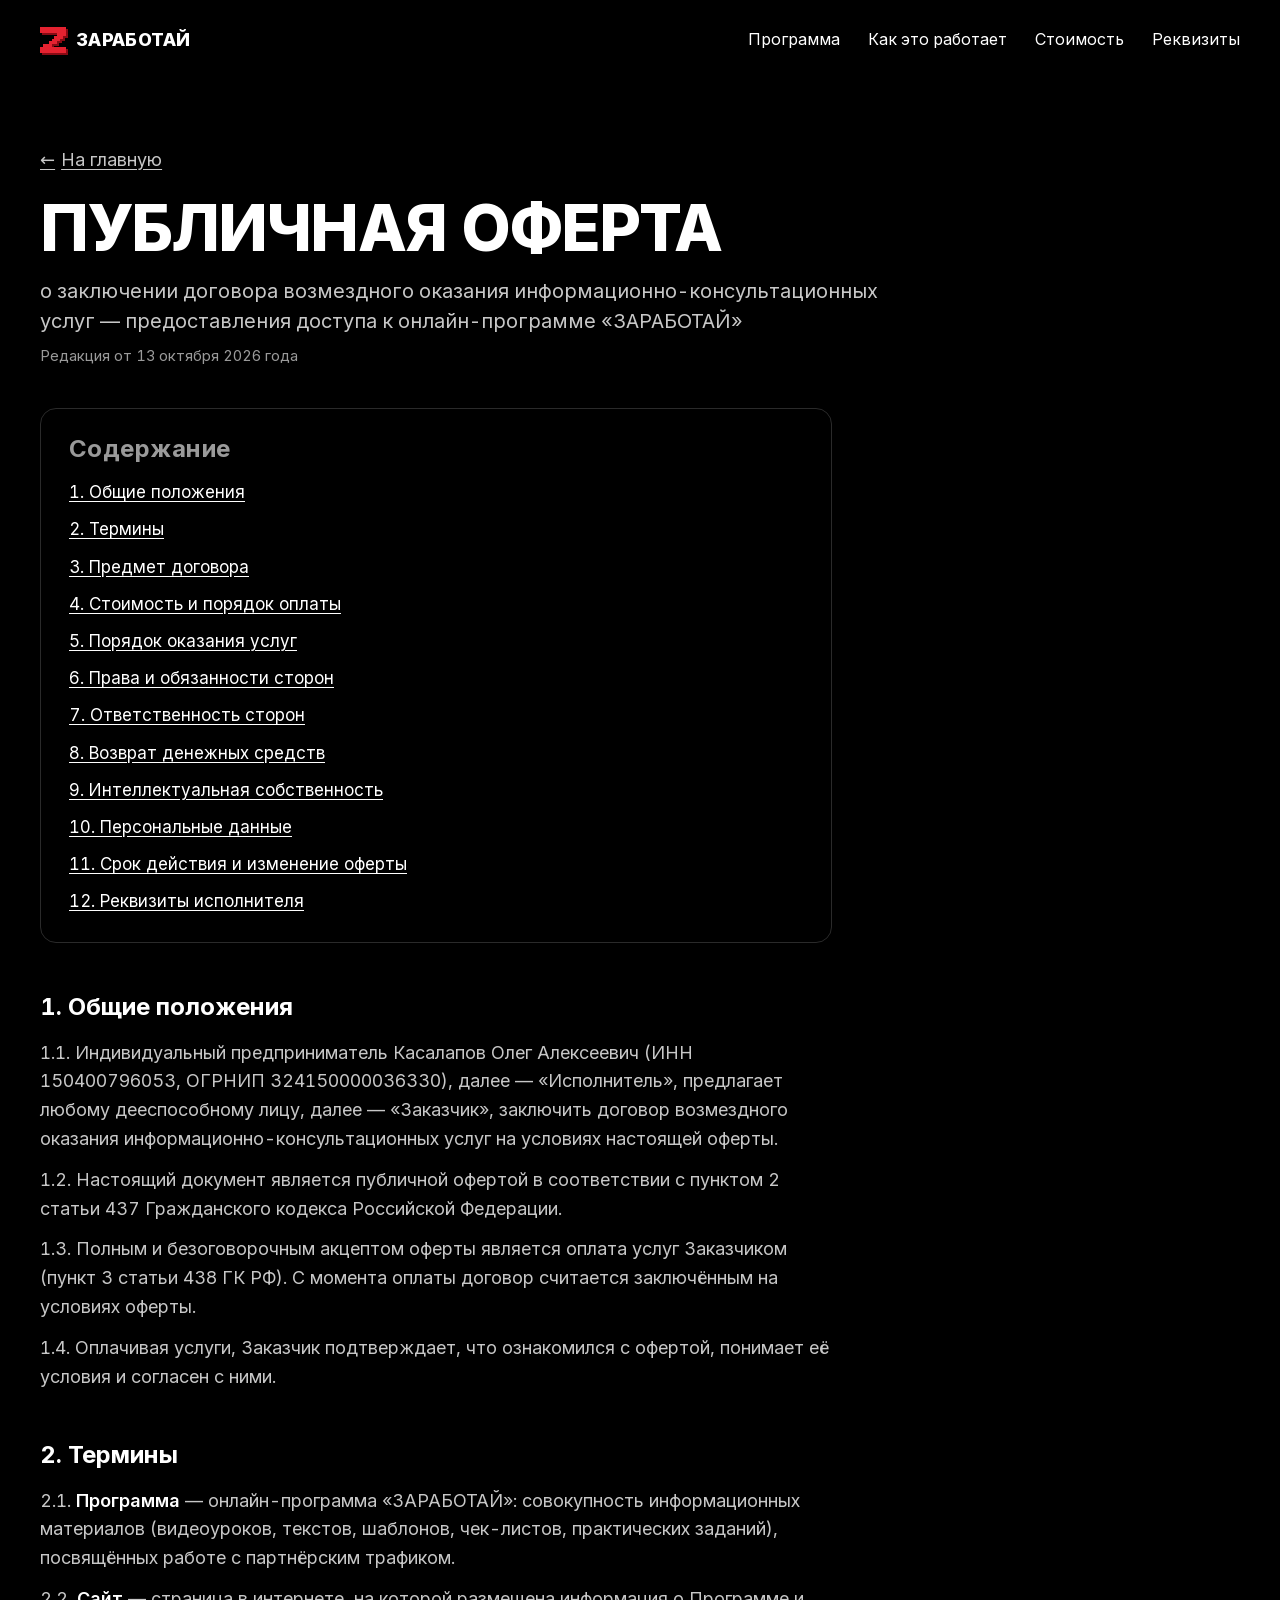
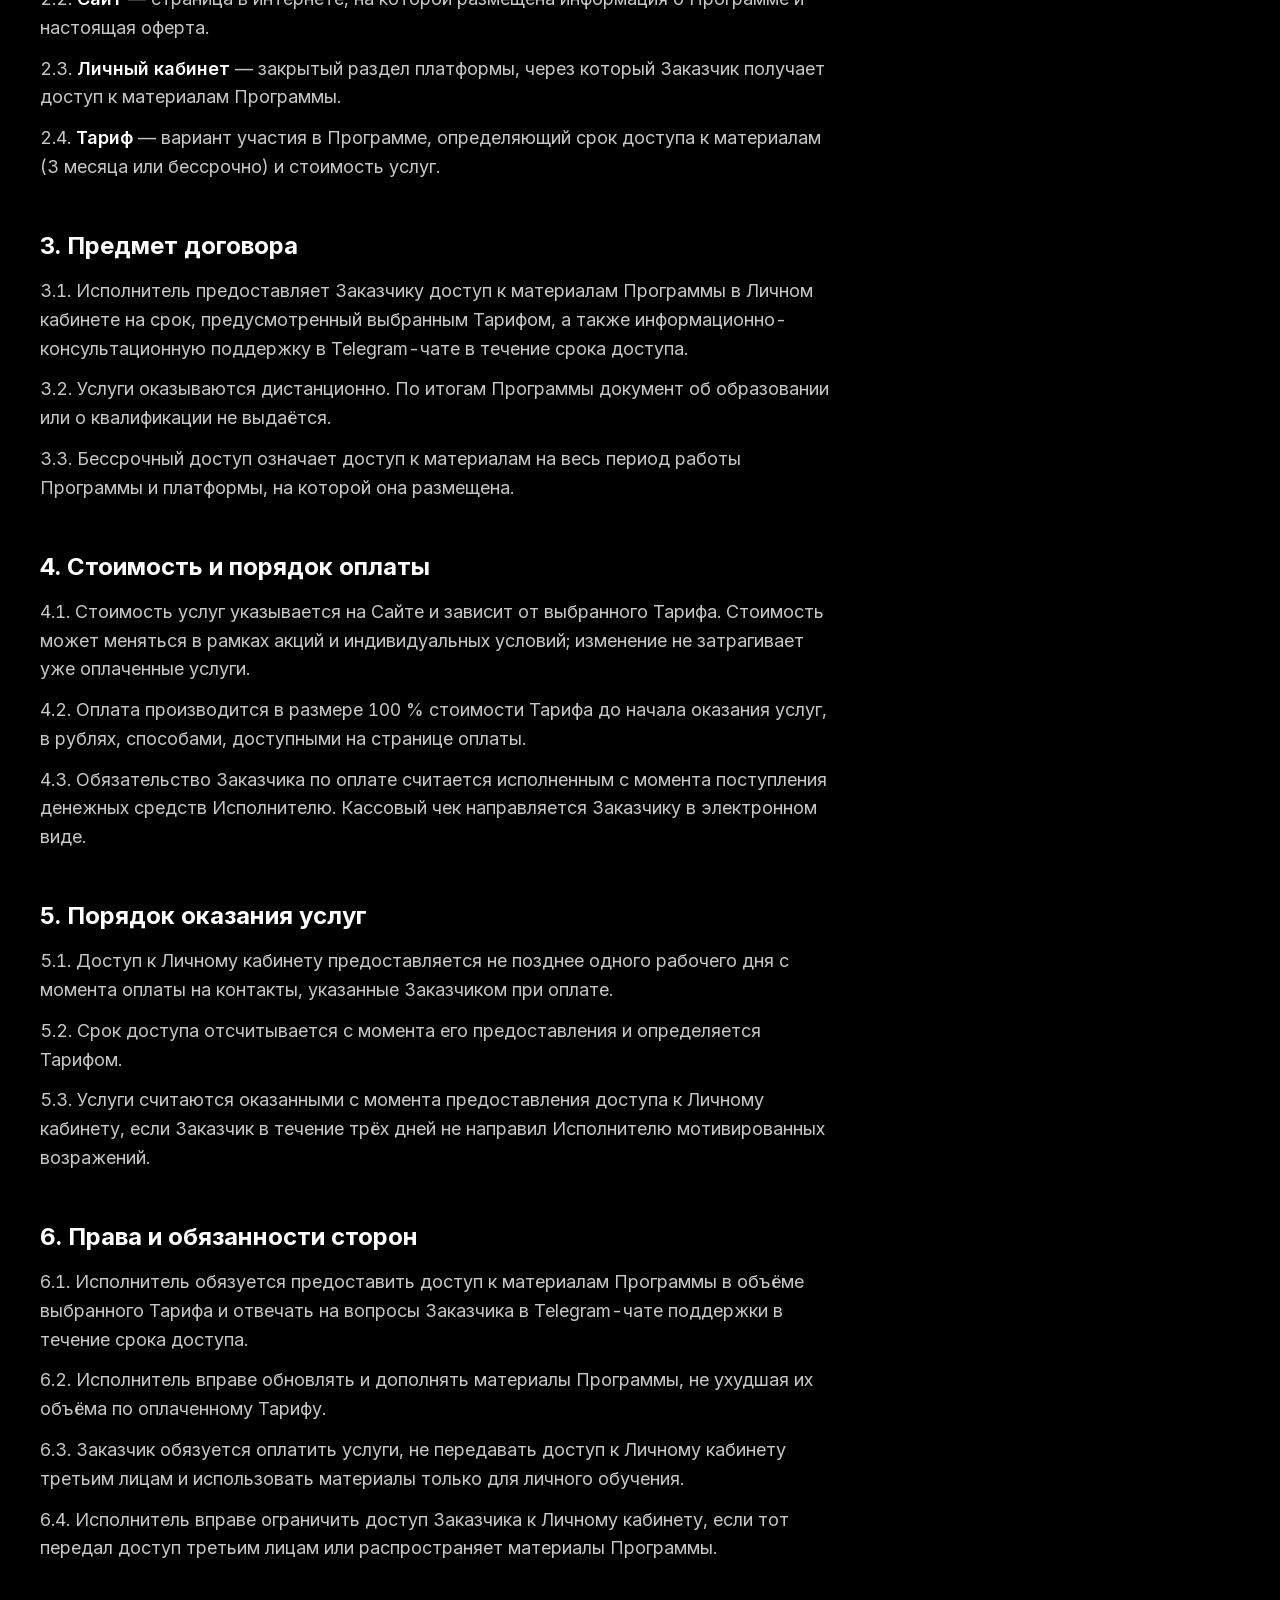
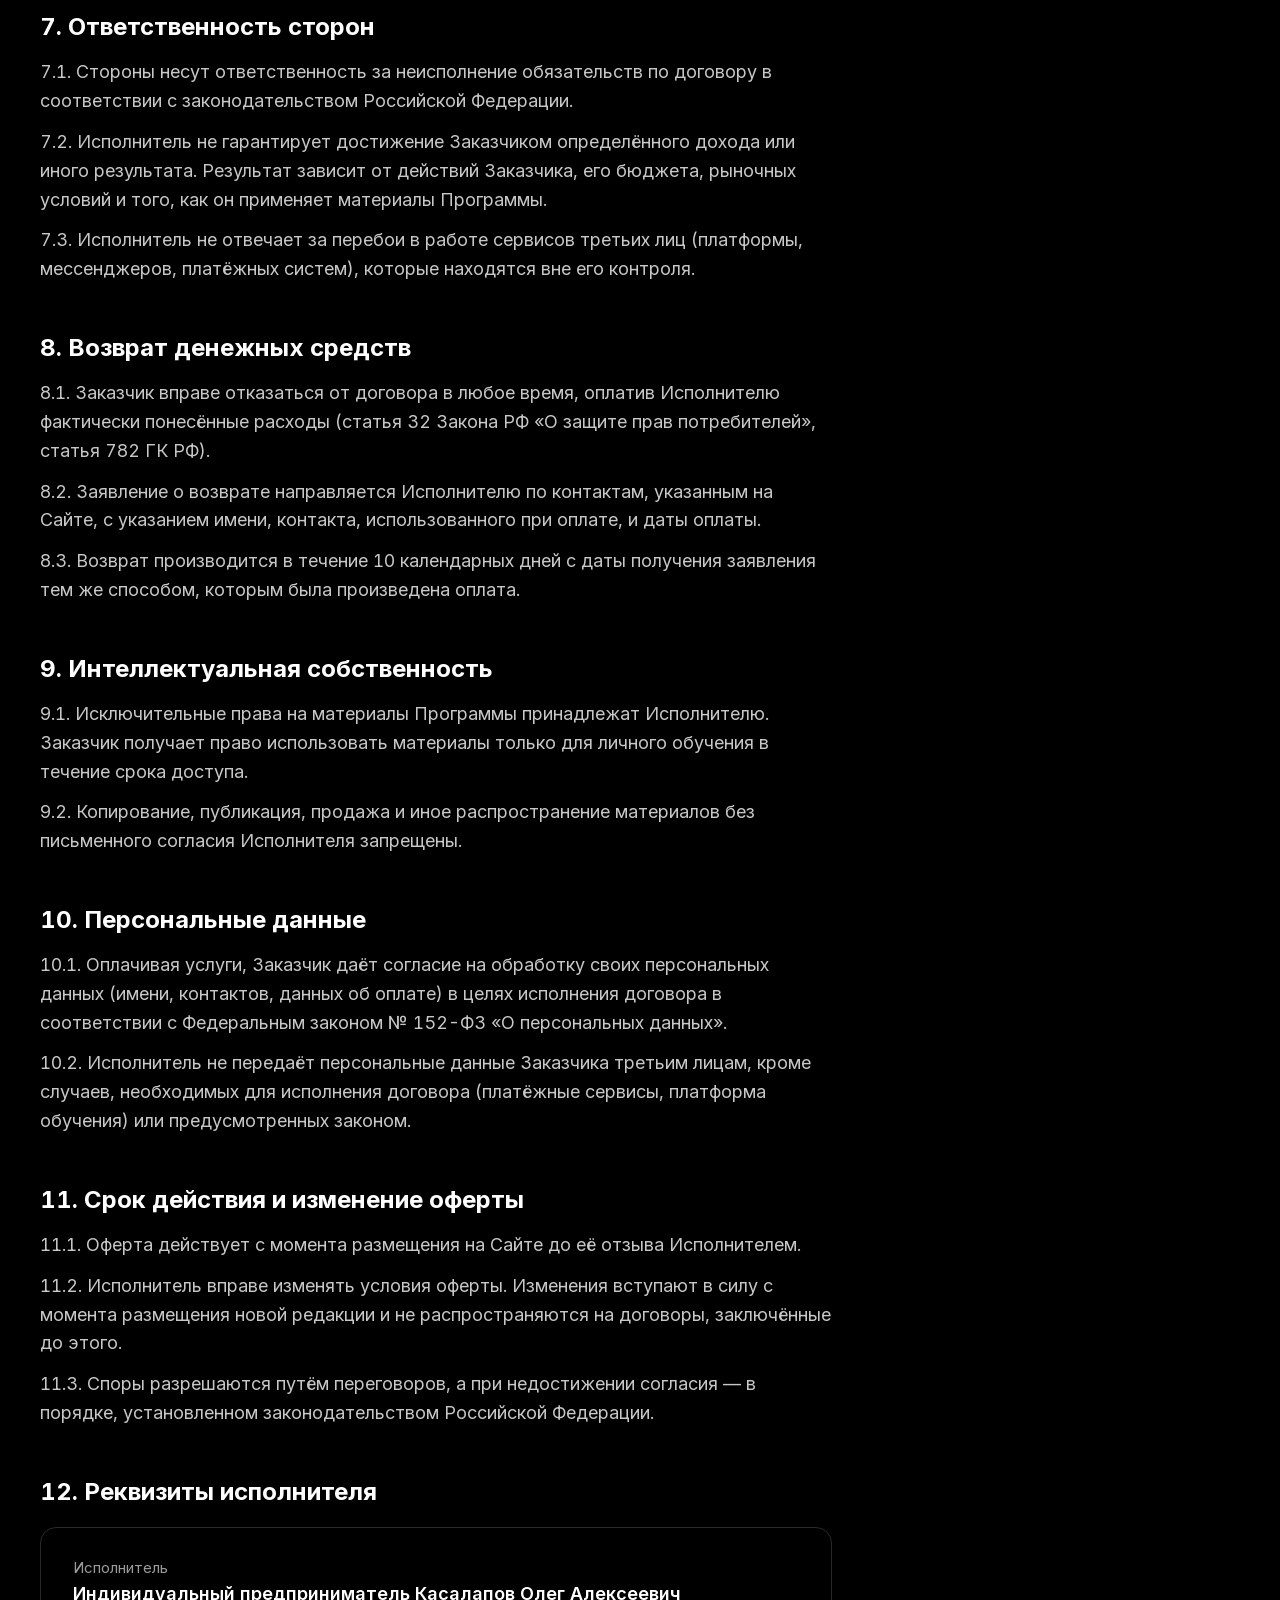
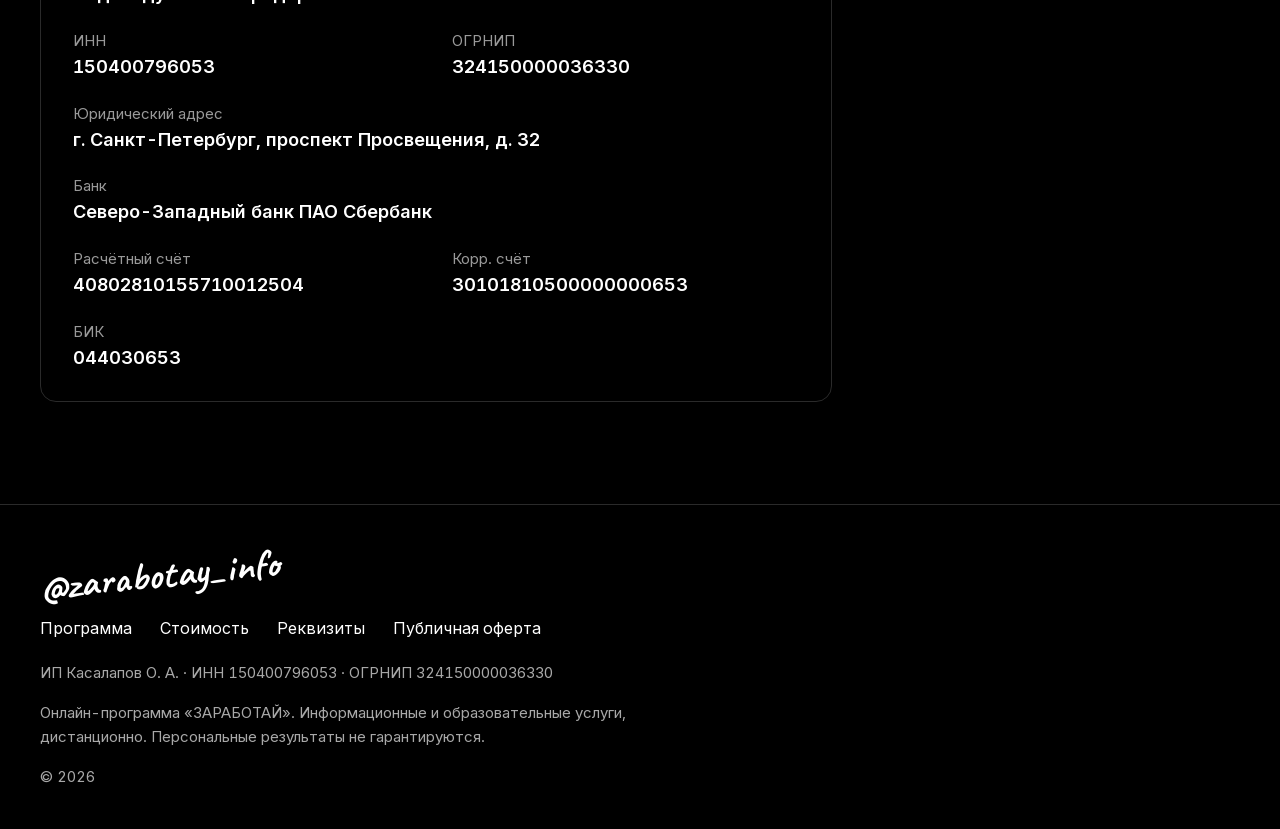
==== offer.html @ 4bf2bef3 "Иллюстрации модулей, доступ 3 мес./навсегда, реквизиты ИП, публичная оферта Co-Authored-By: Claude O" ====
<!doctype html>
<html lang="ru">
<head>
<meta charset="utf-8">
<meta name="viewport" content="width=device-width, initial-scale=1">
<title>Публичная оферта — ЗАРАБОТАЙ</title>
<meta name="description" content="Публичная оферта ИП Касалапова О. А. на оказание информационно-консультационных услуг: доступ к онлайн-программе «ЗАРАБОТАЙ».">
<meta name="theme-color" content="#000000">
<meta name="robots" content="noindex, nofollow">
<meta name="format-detection" content="telephone=no">
<link rel="icon" href="favicon.svg" type="image/svg+xml">
<link rel="preload" href="fonts/inter-cyrillic.woff2" as="font" type="font/woff2" crossorigin>
<link rel="stylesheet" href="css/fonts.css">
<link rel="stylesheet" href="css/style.css">
</head>
<body>
<a class="skip" href="#main">Перейти к содержанию</a>

<header class="top wrap">
  <a class="brand" href="index.html" aria-label="ЗАРАБОТАЙ — на главную">
    <svg class="brand__z" viewBox="0 0 9 9" aria-hidden="true" focusable="false" shape-rendering="crispEdges"><path fill="currentColor" d="M0 0h9v2H0zM6 2h3v1H6zM5 3h3v1H5zM4 4h3v1H4zM3 5h3v1H3zM1 6h3v1H1zM0 7h9v2H0z"/></svg>
    <span class="brand__name">ЗАРАБОТАЙ</span>
  </a>
  <nav class="nav" aria-label="Разделы">
    <ul role="list">
      <li><a href="index.html#program">Программа</a></li>
      <li><a href="index.html#how">Как это работает</a></li>
      <li><a href="index.html#price">Стоимость</a></li>
      <li><a href="index.html#requisites">Реквизиты</a></li>
    </ul>
  </nav>
</header>

<main id="main" tabindex="-1" class="wrap doc">
  <p class="doc__back"><a href="index.html"><span aria-hidden="true">←</span>На главную</a></p>
  <h1 class="doc__title">Публичная оферта</h1>
  <p class="doc__lede">о заключении договора возмездного оказания информационно-консультационных услуг — предоставления доступа к онлайн-программе «ЗАРАБОТАЙ»</p>
  <p class="doc__date">Редакция от 13 октября 2026 года</p>

  <nav class="doc__toc" aria-label="Содержание">
    <h2 class="doc__toc-title">Содержание</h2>
    <ol role="list">
      <li><a href="#general">1. Общие положения</a></li>
      <li><a href="#terms">2. Термины</a></li>
      <li><a href="#subject">3. Предмет договора</a></li>
      <li><a href="#payment">4. Стоимость и порядок оплаты</a></li>
      <li><a href="#access">5. Порядок оказания услуг</a></li>
      <li><a href="#duties">6. Права и обязанности сторон</a></li>
      <li><a href="#liability">7. Ответственность сторон</a></li>
      <li><a href="#refund">8. Возврат денежных средств</a></li>
      <li><a href="#ip">9. Интеллектуальная собственность</a></li>
      <li><a href="#data">10. Персональные данные</a></li>
      <li><a href="#validity">11. Срок действия и изменение оферты</a></li>
      <li><a href="#details">12. Реквизиты исполнителя</a></li>
    </ol>
  </nav>

  <section aria-labelledby="general">
    <h2 id="general">1. Общие положения</h2>
    <ol role="list">
      <li>1.1. Индивидуальный предприниматель Касалапов Олег Алексеевич (ИНН 150400796053, ОГРНИП 324150000036330), далее — «Исполнитель», предлагает любому дееспособному лицу, далее — «Заказчик», заключить договор возмездного оказания информационно-консультационных услуг на условиях настоящей оферты.</li>
      <li>1.2. Настоящий документ является публичной офертой в соответствии с пунктом 2 статьи 437 Гражданского кодекса Российской Федерации.</li>
      <li>1.3. Полным и безоговорочным акцептом оферты является оплата услуг Заказчиком (пункт 3 статьи 438 ГК РФ). С момента оплаты договор считается заключённым на условиях оферты.</li>
      <li>1.4. Оплачивая услуги, Заказчик подтверждает, что ознакомился с офертой, понимает её условия и согласен с ними.</li>
    </ol>
  </section>

  <section aria-labelledby="terms">
    <h2 id="terms">2. Термины</h2>
    <ol role="list">
      <li>2.1. <b>Программа</b> — онлайн-программа «ЗАРАБОТАЙ»: совокупность информационных материалов (видеоуроков, текстов, шаблонов, чек-листов, практических заданий), посвящённых работе с партнёрским трафиком.</li>
      <li>2.2. <b>Сайт</b> — страница в интернете, на которой размещена информация о Программе и настоящая оферта.</li>
      <li>2.3. <b>Личный кабинет</b> — закрытый раздел платформы, через который Заказчик получает доступ к материалам Программы.</li>
      <li>2.4. <b>Тариф</b> — вариант участия в Программе, определяющий срок доступа к материалам (3 месяца или бессрочно) и стоимость услуг.</li>
    </ol>
  </section>

  <section aria-labelledby="subject">
    <h2 id="subject">3. Предмет договора</h2>
    <ol role="list">
      <li>3.1. Исполнитель предоставляет Заказчику доступ к материалам Программы в Личном кабинете на срок, предусмотренный выбранным Тарифом, а также информационно-консультационную поддержку в Telegram-чате в течение срока доступа.</li>
      <li>3.2. Услуги оказываются дистанционно. По итогам Программы документ об образовании или о квалификации не выдаётся.</li>
      <li>3.3. Бессрочный доступ означает доступ к материалам на весь период работы Программы и платформы, на которой она размещена.</li>
    </ol>
  </section>

  <section aria-labelledby="payment">
    <h2 id="payment">4. Стоимость и порядок оплаты</h2>
    <ol role="list">
      <li>4.1. Стоимость услуг указывается на Сайте и зависит от выбранного Тарифа. Стоимость может меняться в рамках акций и индивидуальных условий; изменение не затрагивает уже оплаченные услуги.</li>
      <li>4.2. Оплата производится в размере 100 % стоимости Тарифа до начала оказания услуг, в рублях, способами, доступными на странице оплаты.</li>
      <li>4.3. Обязательство Заказчика по оплате считается исполненным с момента поступления денежных средств Исполнителю. Кассовый чек направляется Заказчику в электронном виде.</li>
    </ol>
  </section>

  <section aria-labelledby="access">
    <h2 id="access">5. Порядок оказания услуг</h2>
    <ol role="list">
      <li>5.1. Доступ к Личному кабинету предоставляется не позднее одного рабочего дня с момента оплаты на контакты, указанные Заказчиком при оплате.</li>
      <li>5.2. Срок доступа отсчитывается с момента его предоставления и определяется Тарифом.</li>
      <li>5.3. Услуги считаются оказанными с момента предоставления доступа к Личному кабинету, если Заказчик в течение трёх дней не направил Исполнителю мотивированных возражений.</li>
    </ol>
  </section>

  <section aria-labelledby="duties">
    <h2 id="duties">6. Права и обязанности сторон</h2>
    <ol role="list">
      <li>6.1. Исполнитель обязуется предоставить доступ к материалам Программы в объёме выбранного Тарифа и отвечать на вопросы Заказчика в Telegram-чате поддержки в течение срока доступа.</li>
      <li>6.2. Исполнитель вправе обновлять и дополнять материалы Программы, не ухудшая их объёма по оплаченному Тарифу.</li>
      <li>6.3. Заказчик обязуется оплатить услуги, не передавать доступ к Личному кабинету третьим лицам и использовать материалы только для личного обучения.</li>
      <li>6.4. Исполнитель вправе ограничить доступ Заказчика к Личному кабинету, если тот передал доступ третьим лицам или распространяет материалы Программы.</li>
    </ol>
  </section>

  <section aria-labelledby="liability">
    <h2 id="liability">7. Ответственность сторон</h2>
    <ol role="list">
      <li>7.1. Стороны несут ответственность за неисполнение обязательств по договору в соответствии с законодательством Российской Федерации.</li>
      <li>7.2. Исполнитель не гарантирует достижение Заказчиком определённого дохода или иного результата. Результат зависит от действий Заказчика, его бюджета, рыночных условий и того, как он применяет материалы Программы.</li>
      <li>7.3. Исполнитель не отвечает за перебои в работе сервисов третьих лиц (платформы, мессенджеров, платёжных систем), которые находятся вне его контроля.</li>
    </ol>
  </section>

  <section aria-labelledby="refund">
    <h2 id="refund">8. Возврат денежных средств</h2>
    <ol role="list">
      <li>8.1. Заказчик вправе отказаться от договора в любое время, оплатив Исполнителю фактически понесённые расходы (статья 32 Закона РФ «О защите прав потребителей», статья 782 ГК РФ).</li>
      <li>8.2. Заявление о возврате направляется Исполнителю по контактам, указанным на Сайте, с указанием имени, контакта, использованного при оплате, и даты оплаты.</li>
      <li>8.3. Возврат производится в течение 10 календарных дней с даты получения заявления тем же способом, которым была произведена оплата.</li>
    </ol>
  </section>

  <section aria-labelledby="ip">
    <h2 id="ip">9. Интеллектуальная собственность</h2>
    <ol role="list">
      <li>9.1. Исключительные права на материалы Программы принадлежат Исполнителю. Заказчик получает право использовать материалы только для личного обучения в течение срока доступа.</li>
      <li>9.2. Копирование, публикация, продажа и иное распространение материалов без письменного согласия Исполнителя запрещены.</li>
    </ol>
  </section>

  <section aria-labelledby="data">
    <h2 id="data">10. Персональные данные</h2>
    <ol role="list">
      <li>10.1. Оплачивая услуги, Заказчик даёт согласие на обработку своих персональных данных (имени, контактов, данных об оплате) в целях исполнения договора в соответствии с Федеральным законом № 152-ФЗ «О персональных данных».</li>
      <li>10.2. Исполнитель не передаёт персональные данные Заказчика третьим лицам, кроме случаев, необходимых для исполнения договора (платёжные сервисы, платформа обучения) или предусмотренных законом.</li>
    </ol>
  </section>

  <section aria-labelledby="validity">
    <h2 id="validity">11. Срок действия и изменение оферты</h2>
    <ol role="list">
      <li>11.1. Оферта действует с момента размещения на Сайте до её отзыва Исполнителем.</li>
      <li>11.2. Исполнитель вправе изменять условия оферты. Изменения вступают в силу с момента размещения новой редакции и не распространяются на договоры, заключённые до этого.</li>
      <li>11.3. Споры разрешаются путём переговоров, а при недостижении согласия — в порядке, установленном законодательством Российской Федерации.</li>
    </ol>
  </section>

  <section aria-labelledby="details">
    <h2 id="details">12. Реквизиты исполнителя</h2>
    <dl class="req req--doc">
      <div class="req__wide"><dt>Исполнитель</dt><dd>Индивидуальный предприниматель Касалапов Олег Алексеевич</dd></div>
      <div><dt>ИНН</dt><dd>150400796053</dd></div>
      <div><dt>ОГРНИП</dt><dd>324150000036330</dd></div>
      <div class="req__wide"><dt>Юридический адрес</dt><dd>г. Санкт-Петербург, проспект Просвещения, д. 32</dd></div>
      <div class="req__wide"><dt>Банк</dt><dd>Северо-Западный банк ПАО Сбербанк</dd></div>
      <div><dt>Расчётный счёт</dt><dd>40802810155710012504</dd></div>
      <div><dt>Корр. счёт</dt><dd>30101810500000000653</dd></div>
      <div><dt>БИК</dt><dd>044030653</dd></div>
    </dl>
  </section>
</main>

<footer class="foot wrap">
  <a class="foot__handle" href="https://t.me/zarabotay_info" target="_blank" rel="noopener">@zarabotay_info<span class="sr-only"> — Telegram (откроется в новой вкладке)</span></a>
  <nav class="foot__nav" aria-label="Нижнее меню">
    <ul role="list">
      <li><a href="index.html#program">Программа</a></li>
      <li><a href="index.html#price">Стоимость</a></li>
      <li><a href="index.html#requisites">Реквизиты</a></li>
      <li><a href="offer.html" aria-current="page">Публичная оферта</a></li>
    </ul>
  </nav>
  <p class="foot__small">ИП Касалапов О.&nbsp;А. <span aria-hidden="true">·</span> ИНН 150400796053 <span aria-hidden="true">·</span> ОГРНИП 324150000036330</p>
  <p class="foot__small">Онлайн-программа «ЗАРАБОТАЙ». Информационные и образовательные услуги, дистанционно. Персональные результаты не гарантируются.</p>
  <p class="foot__small">© 2026</p>
</footer>
</body>
</html>
---- css/fonts.css ----
/* cyrillic */
@font-face {
  font-family: 'Caveat';
  font-style: normal;
  font-weight: 700;
  font-display: swap;
  src: url(../fonts/caveat-700-cyrillic.woff2) format('woff2');
  unicode-range: U+0301, U+0400-045F, U+0490-0491, U+04B0-04B1, U+2116;
}
/* latin */
@font-face {
  font-family: 'Caveat';
  font-style: normal;
  font-weight: 700;
  font-display: swap;
  src: url(../fonts/caveat-700-latin.woff2) format('woff2');
  unicode-range: U+0000-00FF, U+0131, U+0152-0153, U+02BB-02BC, U+02C6, U+02DA, U+02DC, U+0304, U+0308, U+0329, U+2000-206F, U+20AC, U+2122, U+2191, U+2193, U+2212, U+2215, U+FEFF, U+FFFD;
}
/* cyrillic */
@font-face {
  font-family: 'Inter';
  font-style: normal;
  font-weight: 400 800;
  font-display: swap;
  src: url(../fonts/inter-cyrillic.woff2) format('woff2');
  unicode-range: U+0301, U+0400-045F, U+0490-0491, U+04B0-04B1, U+2116;
}
/* latin-ext */
@font-face {
  font-family: 'Inter';
  font-style: normal;
  font-weight: 400 800;
  font-display: swap;
  src: url(../fonts/inter-latin-ext.woff2) format('woff2');
  unicode-range: U+0100-02BA, U+02BD-02C5, U+02C7-02CC, U+02CE-02D7, U+02DD-02FF, U+0304, U+0308, U+0329, U+1D00-1DBF, U+1E00-1E9F, U+1EF2-1EFF, U+2020, U+20A0-20AB, U+20AD-20C4, U+2113, U+2C60-2C7F, U+A720-A7FF;
}
/* latin */
@font-face {
  font-family: 'Inter';
  font-style: normal;
  font-weight: 400 800;
  font-display: swap;
  src: url(../fonts/inter-latin.woff2) format('woff2');
  unicode-range: U+0000-00FF, U+0131, U+0152-0153, U+02BB-02BC, U+02C6, U+02DA, U+02DC, U+0304, U+0308, U+0329, U+2000-206F, U+20AC, U+2122, U+2191, U+2193, U+2212, U+2215, U+FEFF, U+FFFD;
}
/* latin */
@font-face {
  font-family: 'Orbitron';
  font-style: normal;
  font-weight: 700;
  font-display: swap;
  src: url(../fonts/orbitron-700-latin.woff2) format('woff2');
  unicode-range: U+0000-00FF, U+0131, U+0152-0153, U+02BB-02BC, U+02C6, U+02DA, U+02DC, U+0304, U+0308, U+0329, U+2000-206F, U+20AC, U+2122, U+2191, U+2193, U+2212, U+2215, U+FEFF, U+FFFD;
}
/* cyrillic */
@font-face {
  font-family: 'Press Start 2P';
  font-style: normal;
  font-weight: 400;
  font-display: swap;
  src: url(../fonts/pressstart2p-400-cyrillic.woff2) format('woff2');
  unicode-range: U+0301, U+0400-045F, U+0490-0491, U+04B0-04B1, U+2116;
}
/* latin */
@font-face {
  font-family: 'Press Start 2P';
  font-style: normal;
  font-weight: 400;
  font-display: swap;
  src: url(../fonts/pressstart2p-400-latin.woff2) format('woff2');
  unicode-range: U+0000-00FF, U+0131, U+0152-0153, U+02BB-02BC, U+02C6, U+02DA, U+02DC, U+0304, U+0308, U+0329, U+2000-206F, U+20AC, U+2122, U+2191, U+2193, U+2212, U+2215, U+FEFF, U+FFFD;
}
---- css/style.css ----
/* ═══════════════════════════════════════════════════════════════════════
   ЗАРАБОТАЙ — информативный лендинг: чистый чёрный фон, один акцент —
   красный, стикеры с белой обводкой, маркер, пиксельные цифры, LED.
   Космос и 3D-букву клиент попросил убрать (12.10.2026) — читаемость
   важнее: основной текст белый, вторичный #C7C7C7, серый — только подписи.
   ═══════════════════════════════════════════════════════════════════════ */
:root {
  --bg: #000;
  --fg: #fff;
  --text-2: #C7C7C7;        /* вторичный текст, 12,4:1 на #000 */
  --mute: #9A9A9A;          /* только мелкие подписи, 7,46:1 на #000 */
  --red: #E52230;           /* 4,60:1 на #000 — только крупные цифры и знаки */
  --red-hi: #F42E3F;
  --red-lo: #8A0A14;        /* только тени */
  --line: #2A2A2A;          /* декоративные рамки — не для кнопок и фокуса */
  --led: #FF1A1A;
  --led-bg: #0A0A0A;
  --bubble: #262626;
  --glow: 0 0 3px rgba(255,255,255,.35);
  --sticker: drop-shadow(3px 0 0 #fff) drop-shadow(-3px 0 0 #fff) drop-shadow(0 3px 0 #fff) drop-shadow(0 -3px 0 #fff);
  --gut: 16px;
  --max: 1280px;
  color-scheme: dark;
}
@media (min-width: 768px) { :root { --gut: 40px; } }

*, *::before, *::after { box-sizing: border-box; }
html { -webkit-text-size-adjust: 100%; text-size-adjust: 100%; }
@media (prefers-reduced-motion: no-preference) { html { scroll-behavior: smooth; } }
body {
  margin: 0; background: var(--bg); color: var(--fg);
  font: 400 18px/1.6 Inter, Manrope, "Golos Text", system-ui, sans-serif;
  font-variant-numeric: tabular-nums;
  overflow-wrap: break-word;
  overflow-x: clip;
}
h1, h2, h3, p, ul, ol, dl, dd { margin: 0; }
ul[role="list"], ol[role="list"] { list-style: none; padding: 0; }
img, svg { display: block; max-width: 100%; }
@media (max-width: 760px) { body { font-size: 17px; } }
a { color: inherit; text-underline-offset: 3px; }
:focus-visible { outline: 2px solid #fff; outline-offset: 3px; }
main:focus { outline: none; }
section[id] { scroll-margin-top: 16px; }

.sr-only {
  position: absolute !important; width: 1px; height: 1px; padding: 0; margin: -1px;
  overflow: hidden; clip: rect(0 0 0 0); clip-path: inset(50%); white-space: nowrap; border: 0;
}
.wrap { width: 100%; max-width: calc(var(--max) + var(--gut) * 2); margin-inline: auto; padding-inline: var(--gut); }

.skip {
  position: absolute; left: var(--gut); top: 8px; z-index: 50;
  padding: 12px 18px; border-radius: 12px; background: #fff; color: #000; font-weight: 700;
  transform: translateY(-160%);
}
.skip:focus { transform: none; }

/* ── шапка (не липкая — фокус ничем не перекрыт) ── */
.top {
  display: flex; align-items: center; justify-content: space-between; gap: 12px 28px;
  flex-wrap: wrap; padding-block: 18px;
}
.brand { display: inline-flex; align-items: center; gap: 10px; text-decoration: none; min-height: 44px; }
.brand__z { width: 26px; height: 26px; color: var(--red); filter: drop-shadow(2px 2px 0 var(--red-lo)); image-rendering: pixelated; }
.brand__name { font-weight: 800; font-size: 18px; letter-spacing: .02em; }
.nav ul { display: flex; flex-wrap: wrap; gap: 8px 28px; }
.nav a, .foot__nav a {
  display: inline-flex; align-items: center; min-height: 32px;
  text-decoration: none; font-size: 16px; text-underline-offset: 4px;
}
.nav a:hover, .foot__nav a:hover { text-decoration: underline; }
@media (max-width: 760px) {
  .top { padding-block: 12px; gap: 4px 12px; }
  .nav { width: 100%; }
  .nav ul { gap: 4px 18px; }
  .nav a { font-size: 15px; }
}

/* ── кнопки ── */
.btns { display: flex; flex-wrap: wrap; gap: 12px; }
.btn {
  display: inline-flex; align-items: center; justify-content: center; gap: .3em;
  min-height: 56px; padding: 0 28px; border-radius: 12px;
  font: 700 18px/1.1 Inter, sans-serif; text-decoration: none; text-align: center;
  transition: background-color .15s, color .15s, border-color .15s;
}
.btn--red { background: var(--red); color: #000; border: 2px solid transparent; }
.btn--red:hover { background: var(--red-hi); }
.btn--ghost { color: #fff; border: 1px solid #fff; }
.btn--ghost:hover { background: #fff; color: #000; }

/* ═══ Первый экран: название, описание, цена и условия ═══ */
.hero {
  display: grid; grid-template-columns: minmax(0, 7fr) minmax(0, 5fr); gap: 48px 64px; align-items: center;
  padding-block: clamp(40px, 7vw, 104px) clamp(8px, 2vw, 24px);
}
@media (max-width: 900px) { .hero { grid-template-columns: minmax(0, 1fr); } }
.hero__main { container-type: inline-size; display: grid; gap: 20px; justify-items: start; }
.eyebrow { font-size: 15px; font-weight: 600; letter-spacing: .02em; color: var(--text-2); }
.hero__title {
  font-weight: 800; font-size: clamp(2.5rem, 14cqi, 6.25rem); line-height: .9; letter-spacing: -.035em;
  text-transform: uppercase; overflow-wrap: anywhere;
}
.hero__lede { font-size: 20px; line-height: 1.55; color: var(--text-2); max-width: 60ch; }
.hero .btns { margin-top: 8px; }
@media (max-width: 760px) {
  .hero__lede { font-size: 18px; }
  .btns .btn { flex: 1 1 auto; }
}

.summary {
  position: relative; display: grid; gap: 12px; padding: 32px;
  background: #0B0B0B; border: 1px solid var(--line); border-radius: 16px; container-type: inline-size;
}
.summary__sticker { position: absolute; top: -24px; right: 22px; font-size: 48px; transform: rotate(10deg); }
.summary__cap { font-size: 17px; color: var(--text-2); }
.summary__sum { font-weight: 700; font-size: clamp(36px, 18cqi, 88px); line-height: 1; letter-spacing: -.02em; white-space: nowrap; text-shadow: var(--glow); }
.summary__facts { display: grid; gap: 14px; margin-top: 12px; padding-top: 20px; border-top: 1px solid var(--line); }
.summary__facts dt { font-size: 15px; color: var(--mute); }
.summary__facts dd { font-size: 18px; font-weight: 600; line-height: 1.4; }
@media (max-width: 480px) { .summary { padding: 28px 20px 24px; } }

/* ═══ общие секции ═══ */
.section { padding-block: clamp(72px, 10vw, 140px) 0; }
.h2 {
  font-weight: 800; font-size: clamp(40px, 6.4vw, 84px); line-height: .95; letter-spacing: -.03em;
  text-transform: uppercase; overflow-wrap: anywhere;
}
.h3 { font-weight: 700; font-size: 22px; line-height: 1.25; }
.lede { margin-top: 16px; font-size: 20px; line-height: 1.55; color: var(--text-2); max-width: 60ch; }
.sticker { display: inline-block; font-family: "Apple Color Emoji", "Segoe UI Emoji", "Noto Color Emoji", sans-serif; filter: var(--sticker) drop-shadow(0 4px 6px rgba(0,0,0,.6)); line-height: 1; }

/* Цифры */
.facts { display: grid; grid-template-columns: repeat(auto-fit, minmax(240px, 1fr)); gap: 28px 32px; margin-top: 40px; }
.fact { display: grid; grid-template-columns: auto 1fr; gap: 18px; align-items: start; }
.fact .sticker { font-size: 44px; transform: rotate(-8deg); margin-top: 10px; }
.fact:nth-child(2n) .sticker { transform: rotate(7deg); }
.fact__body { display: grid; gap: 6px; }
.fact__num { font-weight: 700; font-size: clamp(56px, 6vw, 72px); line-height: 1; letter-spacing: -.02em; text-shadow: var(--glow); }
.fact__cap { font-size: 18px; line-height: 1.45; color: var(--text-2); }

/* Программа: карточки 1:1 */
.cards { display: grid; grid-template-columns: repeat(3, minmax(0, 1fr)); gap: 20px; margin-top: 40px; }
@media (max-width: 1024px) { .cards { grid-template-columns: repeat(2, minmax(0, 1fr)); } }
@media (max-width: 600px) { .cards { grid-template-columns: minmax(0, 1fr); } }
.card {
  aspect-ratio: 1; min-width: 0; display: grid; grid-template-rows: auto 1fr auto; gap: 8px;
  padding: 24px; border: 1px solid var(--line); border-radius: 16px; background: transparent;
  transform: perspective(800px) rotateX(var(--rx, 0deg)) rotateY(var(--ry, 0deg));
  transition: transform .3s ease-out, border-color .2s;
}
.card:hover { border-color: #555; }
.card__top { display: flex; justify-content: space-between; align-items: baseline; gap: 12px; }
.card__top small { font-size: 16px; color: var(--mute); }
.card__top b { font-size: 28px; font-weight: 700; text-shadow: var(--glow); letter-spacing: -.01em; }
.card__art { align-self: center; justify-self: center; width: 136px; height: 136px; max-width: none; }
@media (min-width: 1100px) { .card__art { width: 153px; height: 153px; } }
.card__bottom { display: grid; gap: 6px; }
.card__bottom p { color: var(--text-2); font-size: 17px; line-height: 1.5; }

/* Вопросы — вырезки из мессенджера */
.chat-wall { display: grid; grid-template-columns: repeat(2, minmax(0, 1fr)); gap: 48px 56px; margin-top: 48px; padding-inline: 8px; }
@media (max-width: 860px) { .chat-wall { grid-template-columns: 1fr; gap: 40px; } }
.qa {
  position: relative; display: grid; gap: 12px; align-content: start;
  padding: 18px 18px 22px; border: 3px solid #fff; border-radius: 20px; background: #0B0B0B;
  transform: rotate(var(--rot, 0deg));
  box-shadow: 0 18px 40px rgba(0,0,0,.6);
}
.qa:nth-child(2n) { margin-top: 36px; }
.qa__head { display: flex; justify-content: space-between; font-size: 14px; color: var(--mute); }
.bubble { max-width: 88%; padding: 12px 16px; font-size: 18px; line-height: 1.4; }
.bubble--in { justify-self: start; background: var(--bubble); color: #fff; font-weight: 600; border-radius: 18px 18px 18px 6px; }
.bubble--out { justify-self: end; background: #fff; color: #000; font-weight: 500; font-size: 17px; border-radius: 18px 18px 6px 18px; }
.bubble__meta { display: block; margin-top: 4px; text-align: right; font-size: 13px; font-weight: 600; color: #555; }
.note {
  position: absolute; font: 700 36px/1 Caveat, cursive; color: #fff; pointer-events: none;
  text-shadow: 0 2px 8px rgba(0,0,0,.8); white-space: nowrap;
}
.note svg { width: 54px; height: 36px; fill: none; stroke: #fff; stroke-width: 3; stroke-linecap: round; stroke-linejoin: round; display: inline-block; vertical-align: middle; }
.note--a { right: -14px; top: -34px; transform: rotate(-12deg); }
.note--b { left: -10px; bottom: -30px; transform: rotate(-8deg); font-size: 44px; letter-spacing: -.1em; }
.note--c { right: 18px; bottom: -34px; transform: rotate(-16deg); font-size: 54px; }
.note--d { right: -6px; top: -30px; transform: rotate(-6deg); font-size: 30px; }
@media (max-width: 480px) {
  .qa { transform: none; }
  .qa:nth-child(2n) { margin-top: 0; }
  .note--a, .note--d { right: 4px; }
  .note--b { left: 6px; }
}

/* Как это работает */
.steps { display: grid; grid-template-columns: repeat(3, minmax(0, 1fr)); gap: 32px; margin-top: 48px; counter-reset: s; }
@media (max-width: 860px) { .steps { grid-template-columns: minmax(0, 1fr); } }
.step { display: grid; gap: 12px; align-content: start; padding-top: 24px; border-top: 1px solid var(--line); }
.step__n { font: 400 32px/1 "Press Start 2P", monospace; color: var(--red); text-shadow: 3px 3px 0 var(--red-lo); }
.step p { color: var(--text-2); font-size: 18px; }

/* Стоимость и условия */
.price { display: grid; grid-template-columns: minmax(0, 5fr) minmax(0, 6fr); gap: 32px 56px; margin-top: 48px; align-items: start; }
@media (max-width: 900px) { .price { grid-template-columns: minmax(0, 1fr); } }
.price__card { display: grid; gap: 12px; justify-items: start; padding: 32px; border: 1px solid var(--line); border-radius: 16px; container-type: inline-size; }
.price__cap { font-size: 18px; color: var(--text-2); }
.price__sum { font-weight: 700; font-size: clamp(40px, min(14vw, 6.6vw + 24px), 96px); font-size: clamp(36px, 16cqi, 96px); line-height: 1; letter-spacing: -.02em; text-shadow: var(--glow); white-space: nowrap; }
.price__card .btn { margin-top: 12px; }
.price__note { font-size: 15px; color: var(--text-2); }
.price__info { display: grid; gap: 20px; }
.price__info .h3 { margin-top: 12px; }
.terms { display: grid; grid-template-columns: repeat(2, minmax(0, 1fr)); gap: 16px 24px; }
@media (max-width: 480px) { .terms { grid-template-columns: 1fr; } }
.terms dt, .req dt { font-size: 15px; color: var(--mute); }
.terms dd { font-size: 18px; font-weight: 600; }
.ticks { display: grid; gap: 10px; }
.ticks li { position: relative; padding-left: 30px; font-size: 18px; line-height: 1.5; }
.ticks li::before { content: "✓" / ""; position: absolute; left: 0; top: 0; color: var(--red); font-weight: 800; font-size: 19px; }
.ticks--plain li { color: var(--text-2); }
.ticks--plain li::before { content: "—" / ""; color: var(--mute); }

/* Реквизиты */
.req { display: grid; grid-template-columns: repeat(auto-fit, minmax(min(100%, 260px), 1fr)); gap: 20px 32px; margin-top: 40px; padding: 28px 32px; border: 1px solid var(--line); border-radius: 16px; }
.req dd { font-size: 18px; font-weight: 600; overflow-wrap: anywhere; }
.req__wide { grid-column: span 2; }
@media (max-width: 700px) { .req__wide { grid-column: auto; } }
.req a { display: inline-block; padding-block: 3px; text-underline-offset: 4px; }

/* Финальный призыв + LED-табло */
.cta { display: grid; grid-template-columns: minmax(0, 1fr) auto; gap: 40px; align-items: center; padding-bottom: clamp(72px, 10vw, 140px); }
@media (max-width: 900px) { .cta { grid-template-columns: minmax(0, 1fr); } }
@media (max-width: 480px) { .price__card, .req { padding: 24px 20px; } }
.cta .btns { margin-top: 28px; }
.led {
  display: grid; gap: 10px; justify-items: end; padding: 24px 28px; border-radius: 16px;
  background: var(--led-bg); border: 1px solid var(--line);
  font-family: Orbitron, "DSEG7 Classic", monospace; font-weight: 700; color: var(--led);
  text-shadow: 0 0 6px var(--led);
}
@media (max-width: 900px) { .led { justify-items: start; } }
.led__label { font-size: 22px; letter-spacing: .3em; }
.led__num { position: relative; font-size: clamp(48px, 7vw, 88px); line-height: 1; letter-spacing: .04em; font-variant-numeric: tabular-nums; }

/* Страница документа (оферта) */
.doc { padding-block: clamp(32px, 5vw, 64px) clamp(64px, 8vw, 112px); }
.doc > * { max-width: 72ch; }
.doc__back a { display: inline-flex; align-items: center; gap: 6px; min-height: 32px; color: var(--text-2); }
.doc__back a:hover { color: #fff; }
.doc__title { margin-top: 20px; font-weight: 800; font-size: clamp(36px, 6vw, 64px); line-height: 1; letter-spacing: -.03em; text-transform: uppercase; overflow-wrap: anywhere; }
.doc__lede { margin-top: 16px; font-size: 20px; line-height: 1.5; color: var(--text-2); }
.doc__date { margin-top: 8px; font-size: 15px; color: var(--mute); }
.doc__toc { margin-top: 40px; padding: 24px 28px; border: 1px solid var(--line); border-radius: 16px; }
.doc__toc-title { font-size: 15px; font-weight: 600; color: var(--mute); letter-spacing: .02em; }
.doc__toc ol { display: grid; gap: 4px; margin-top: 12px; }
.doc__toc a { display: inline-block; padding-block: 3px; font-size: 17px; }
.doc section { margin-top: 48px; scroll-margin-top: 16px; }
.doc h2 { font-size: 24px; font-weight: 700; line-height: 1.3; }
.doc section ol { display: grid; gap: 12px; margin-top: 16px; }
.doc section li { color: var(--text-2); }
.doc section li b { color: #fff; font-weight: 600; }
.req--doc { margin-top: 20px; }
@media (max-width: 480px) { .doc__toc { padding: 20px; } }

/* Подвал */
.foot { display: grid; grid-template-columns: minmax(0, 1fr); gap: 16px; padding-block: 48px 40px; border-top: 1px solid var(--line); }
.foot__handle {
  justify-self: start; display: inline-block; font: 700 40px/1.1 Caveat, cursive; color: #fff;
  transform: rotate(-6deg); text-decoration: none; text-underline-offset: 6px;
  max-width: 92%; overflow-wrap: anywhere;
}
.foot__handle:hover { text-decoration: underline; }
.foot__nav ul { display: flex; flex-wrap: wrap; gap: 8px 28px; }
.foot__nav a { color: #fff; }
.foot__small { font-size: 15px; color: #A8A8A8; max-width: 70ch; }

/* ── «Уменьшить движение» ── */
@media (prefers-reduced-motion: reduce) {
  *, *::before, *::after { transition-duration: .01ms !important; }
}

@media (forced-colors: active) {
  .btn--red, .btn--ghost { border: 2px solid ButtonText; }
}
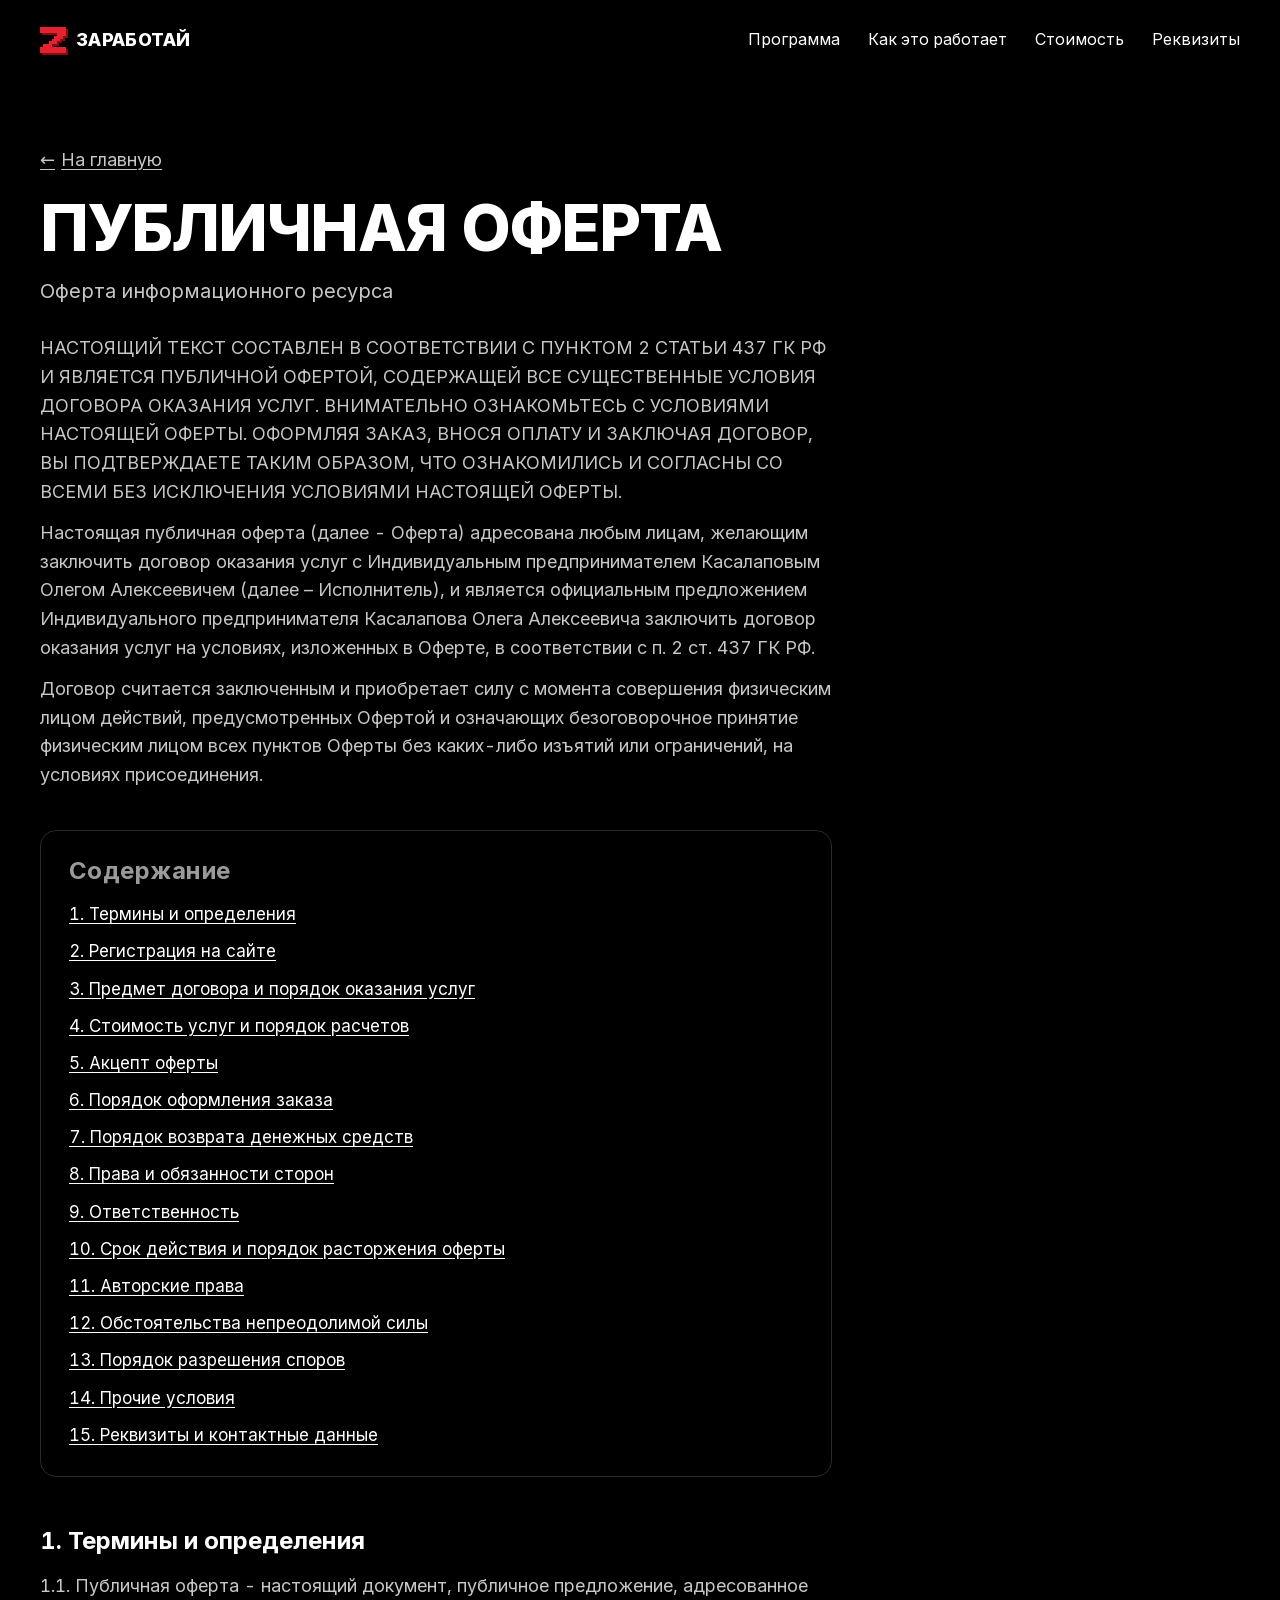
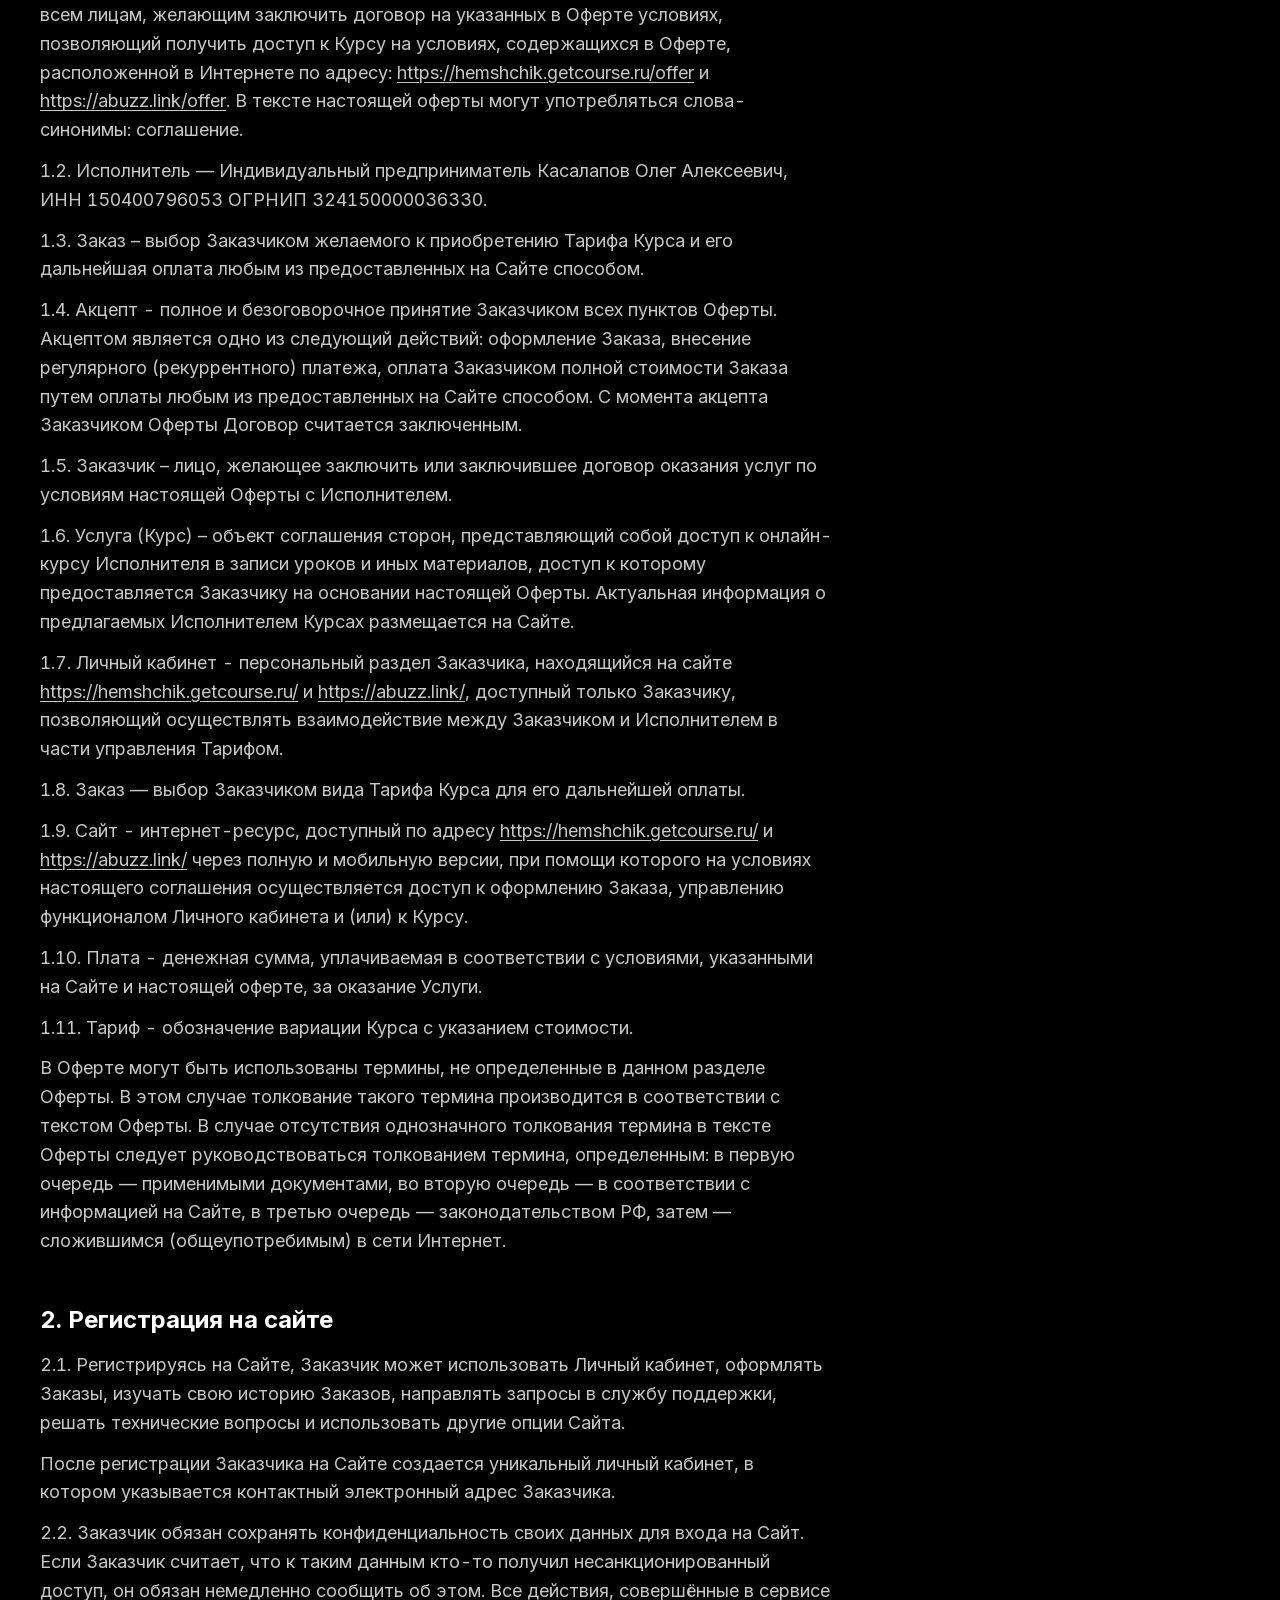
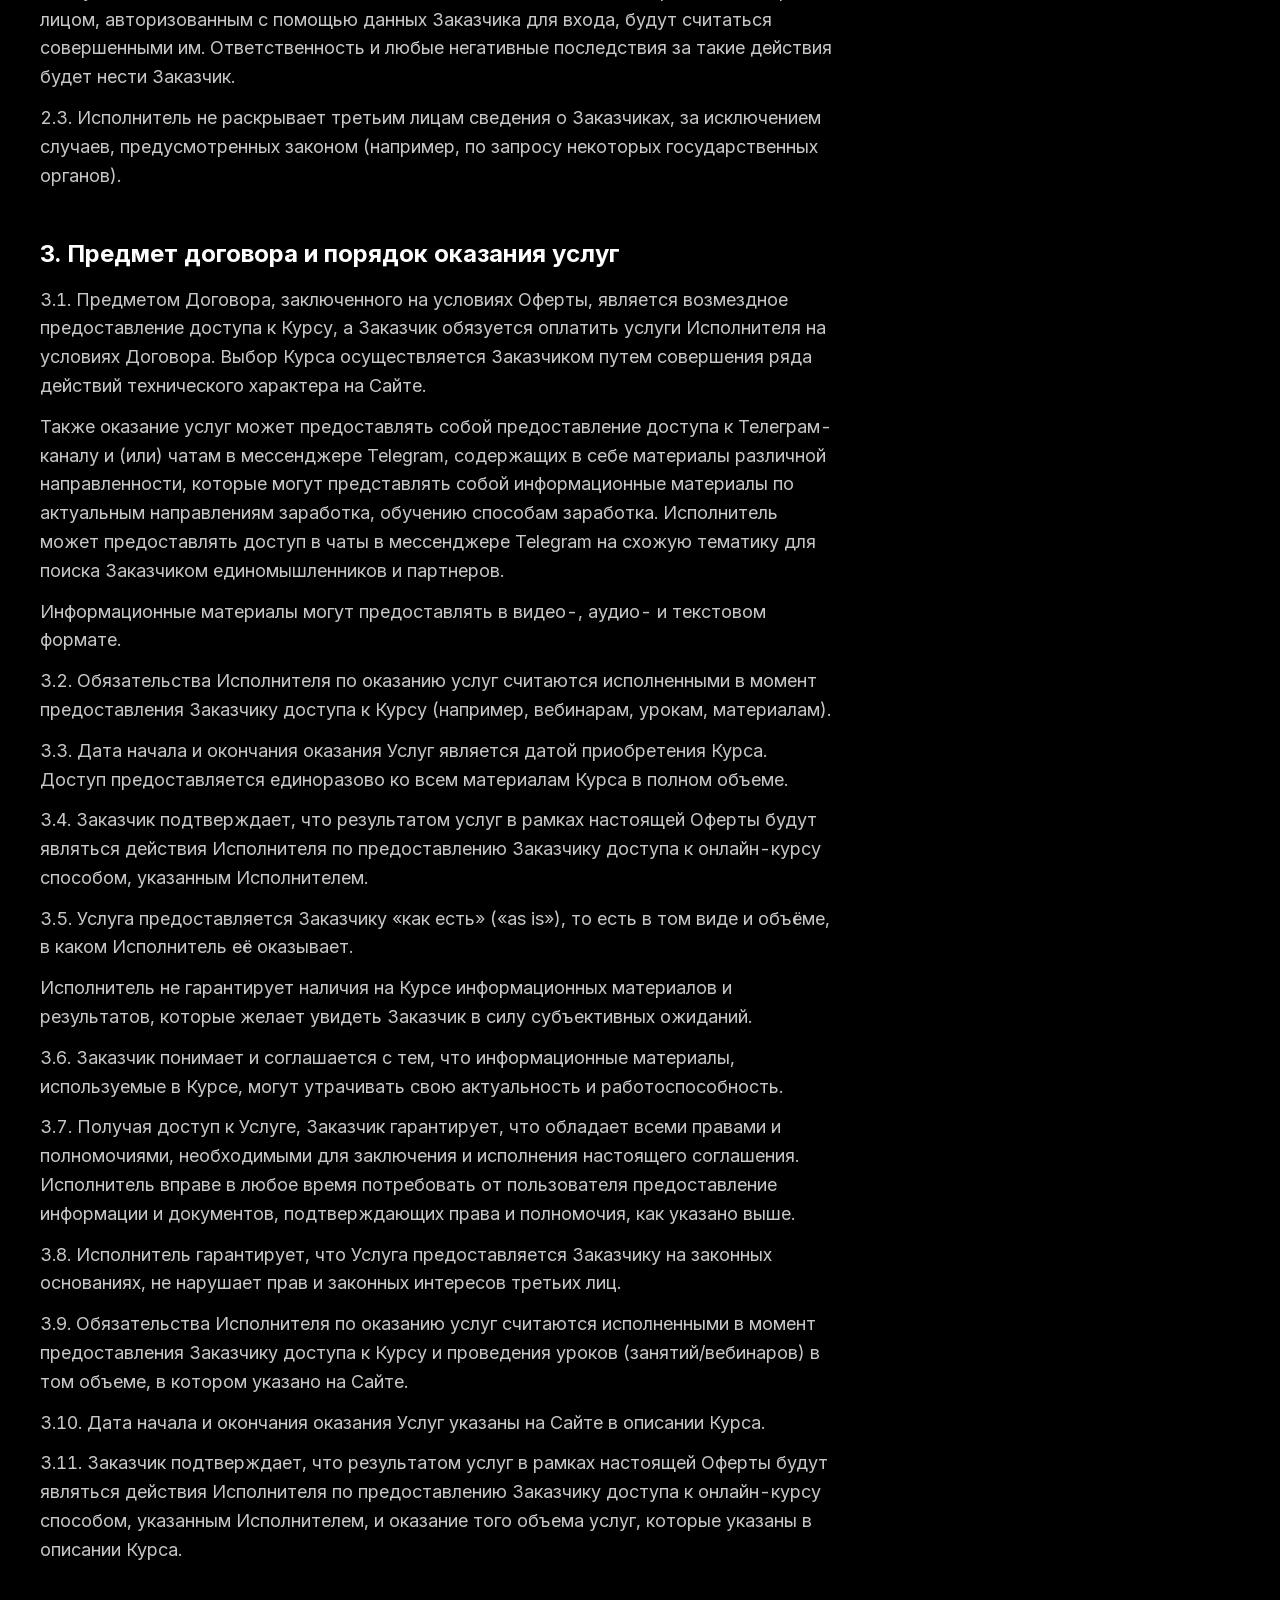
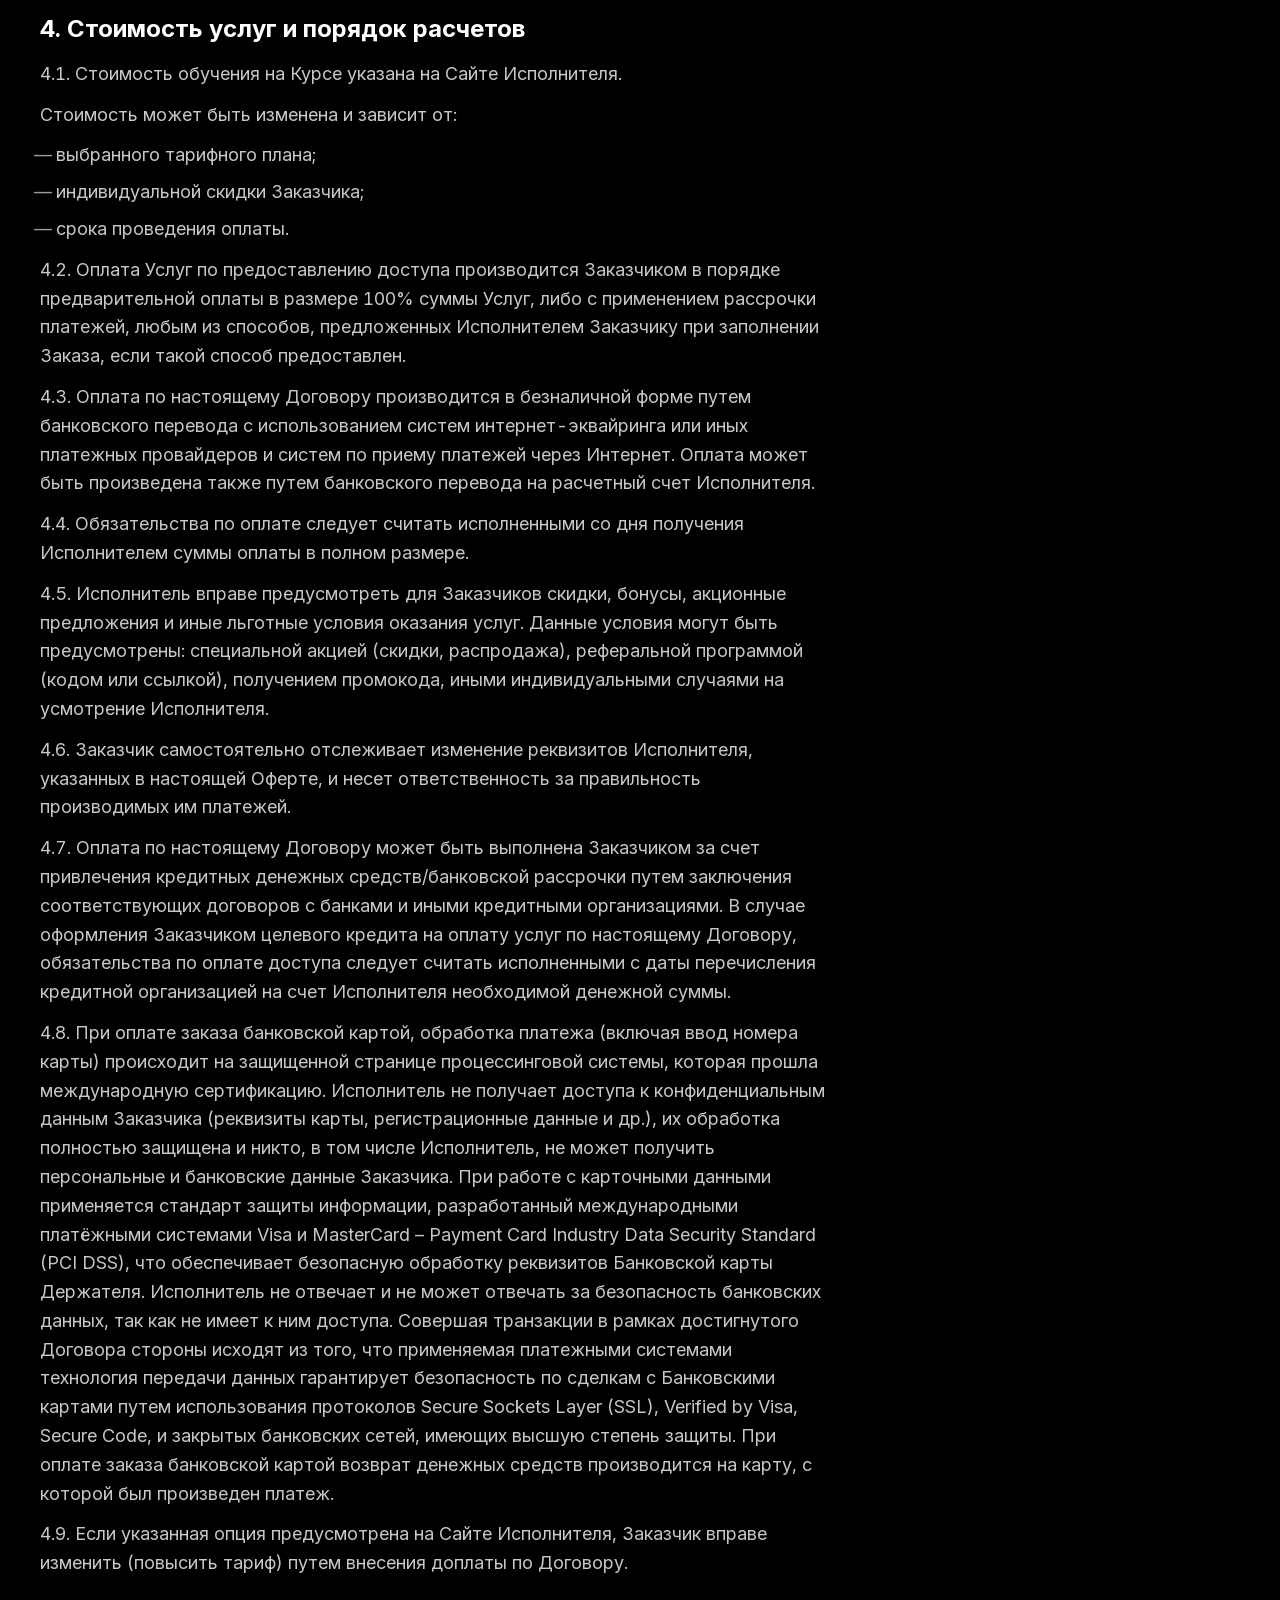
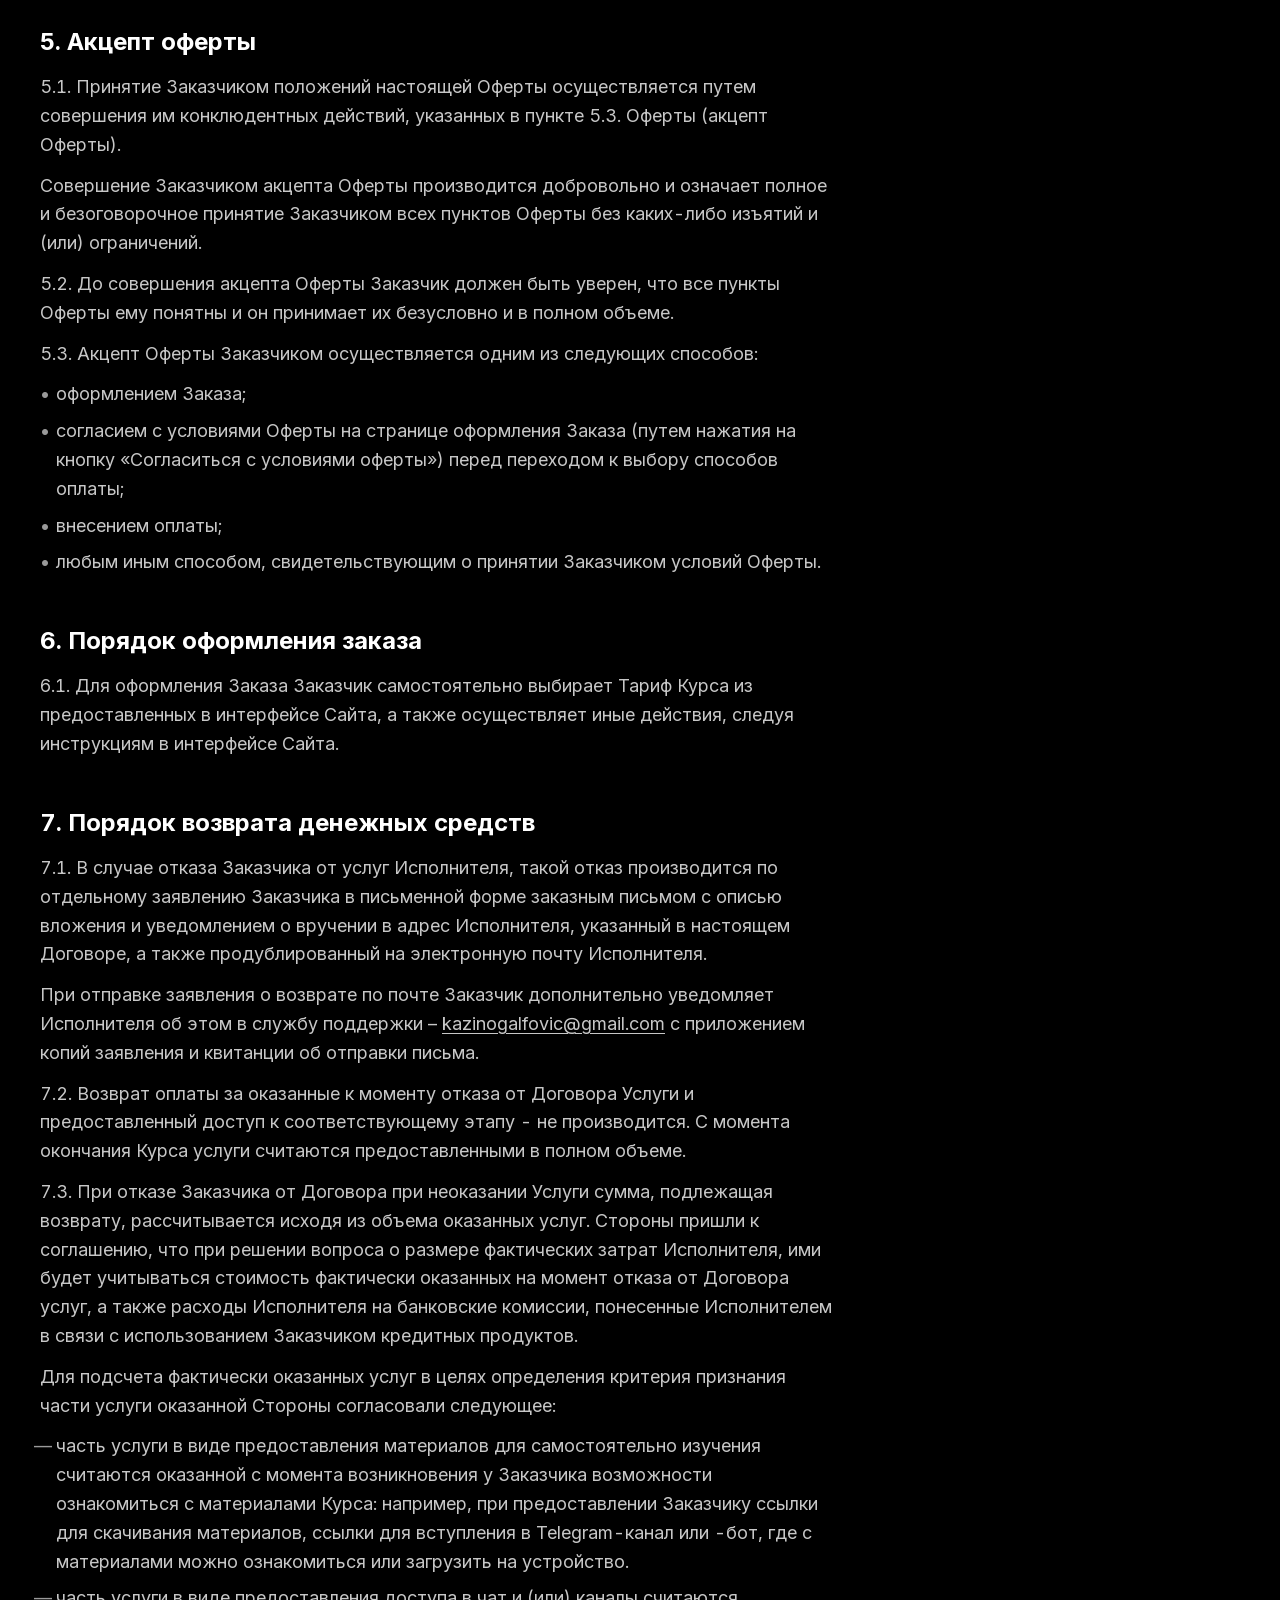
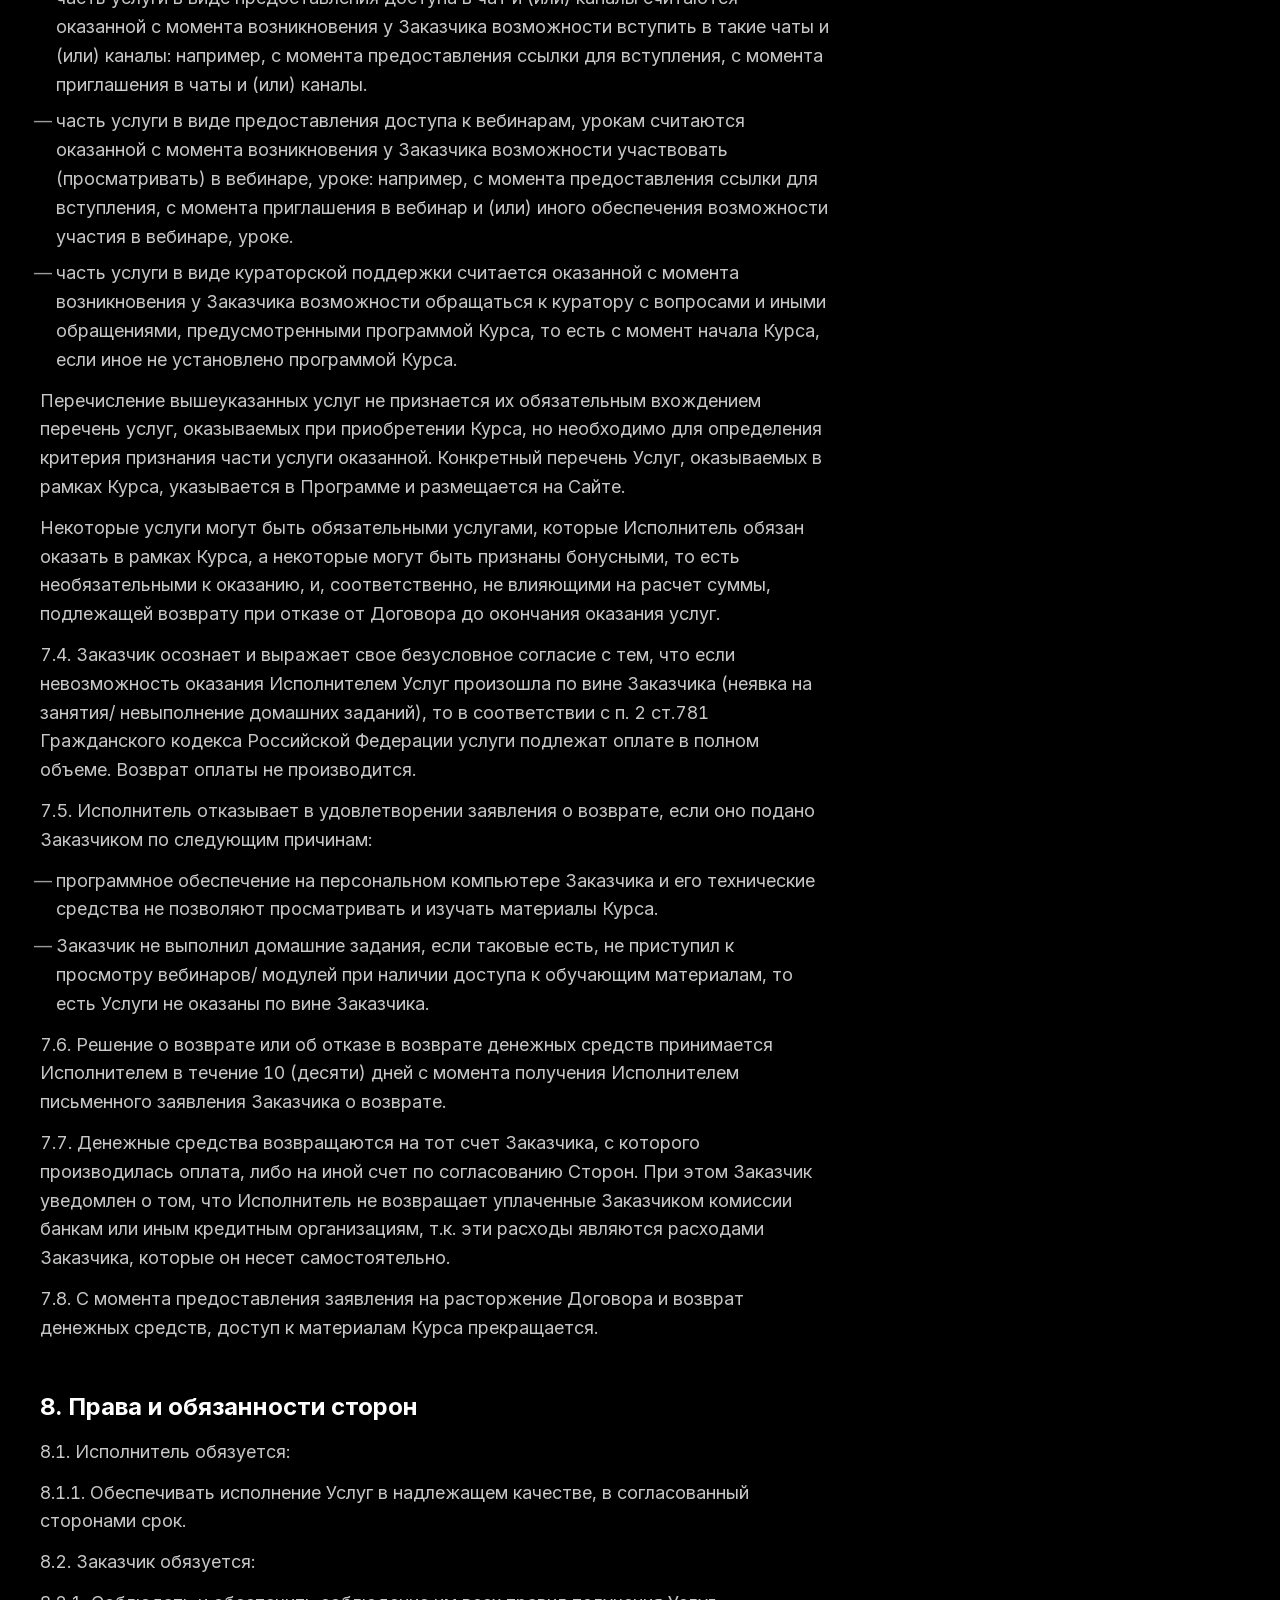
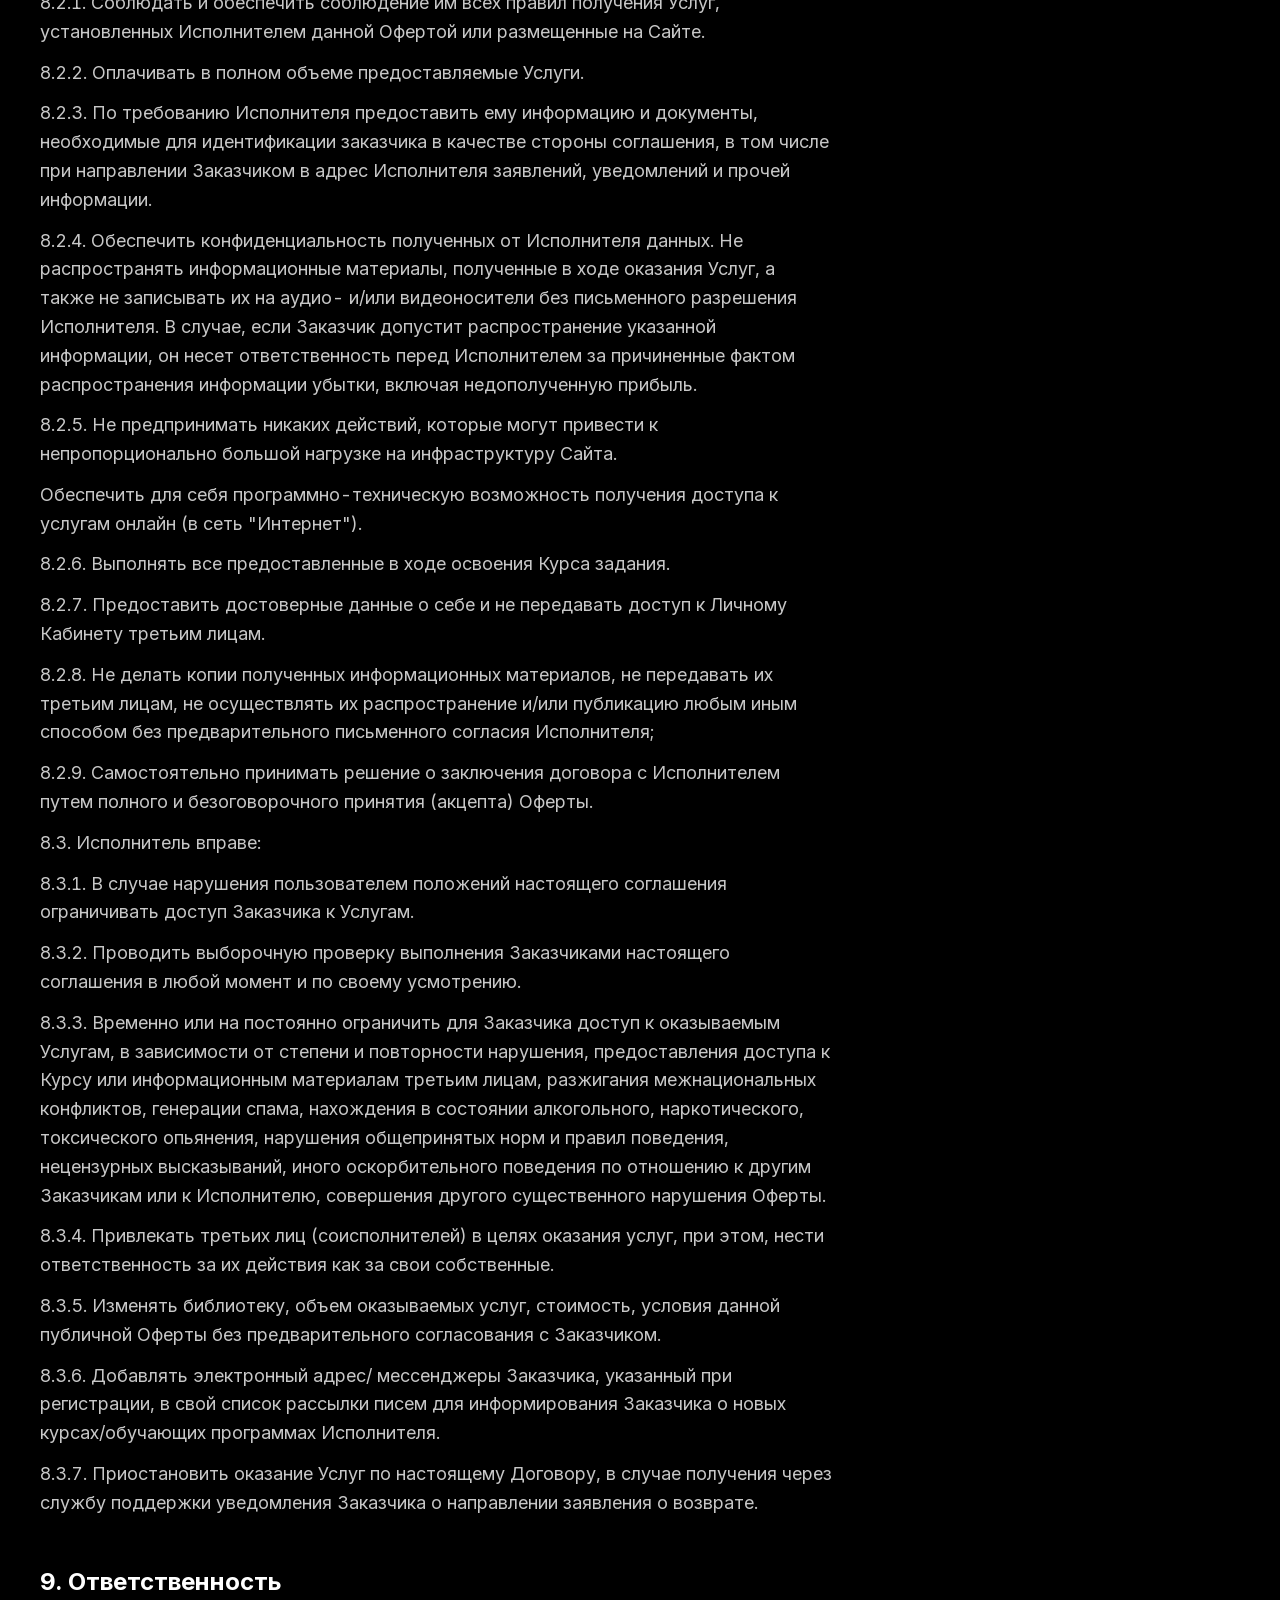
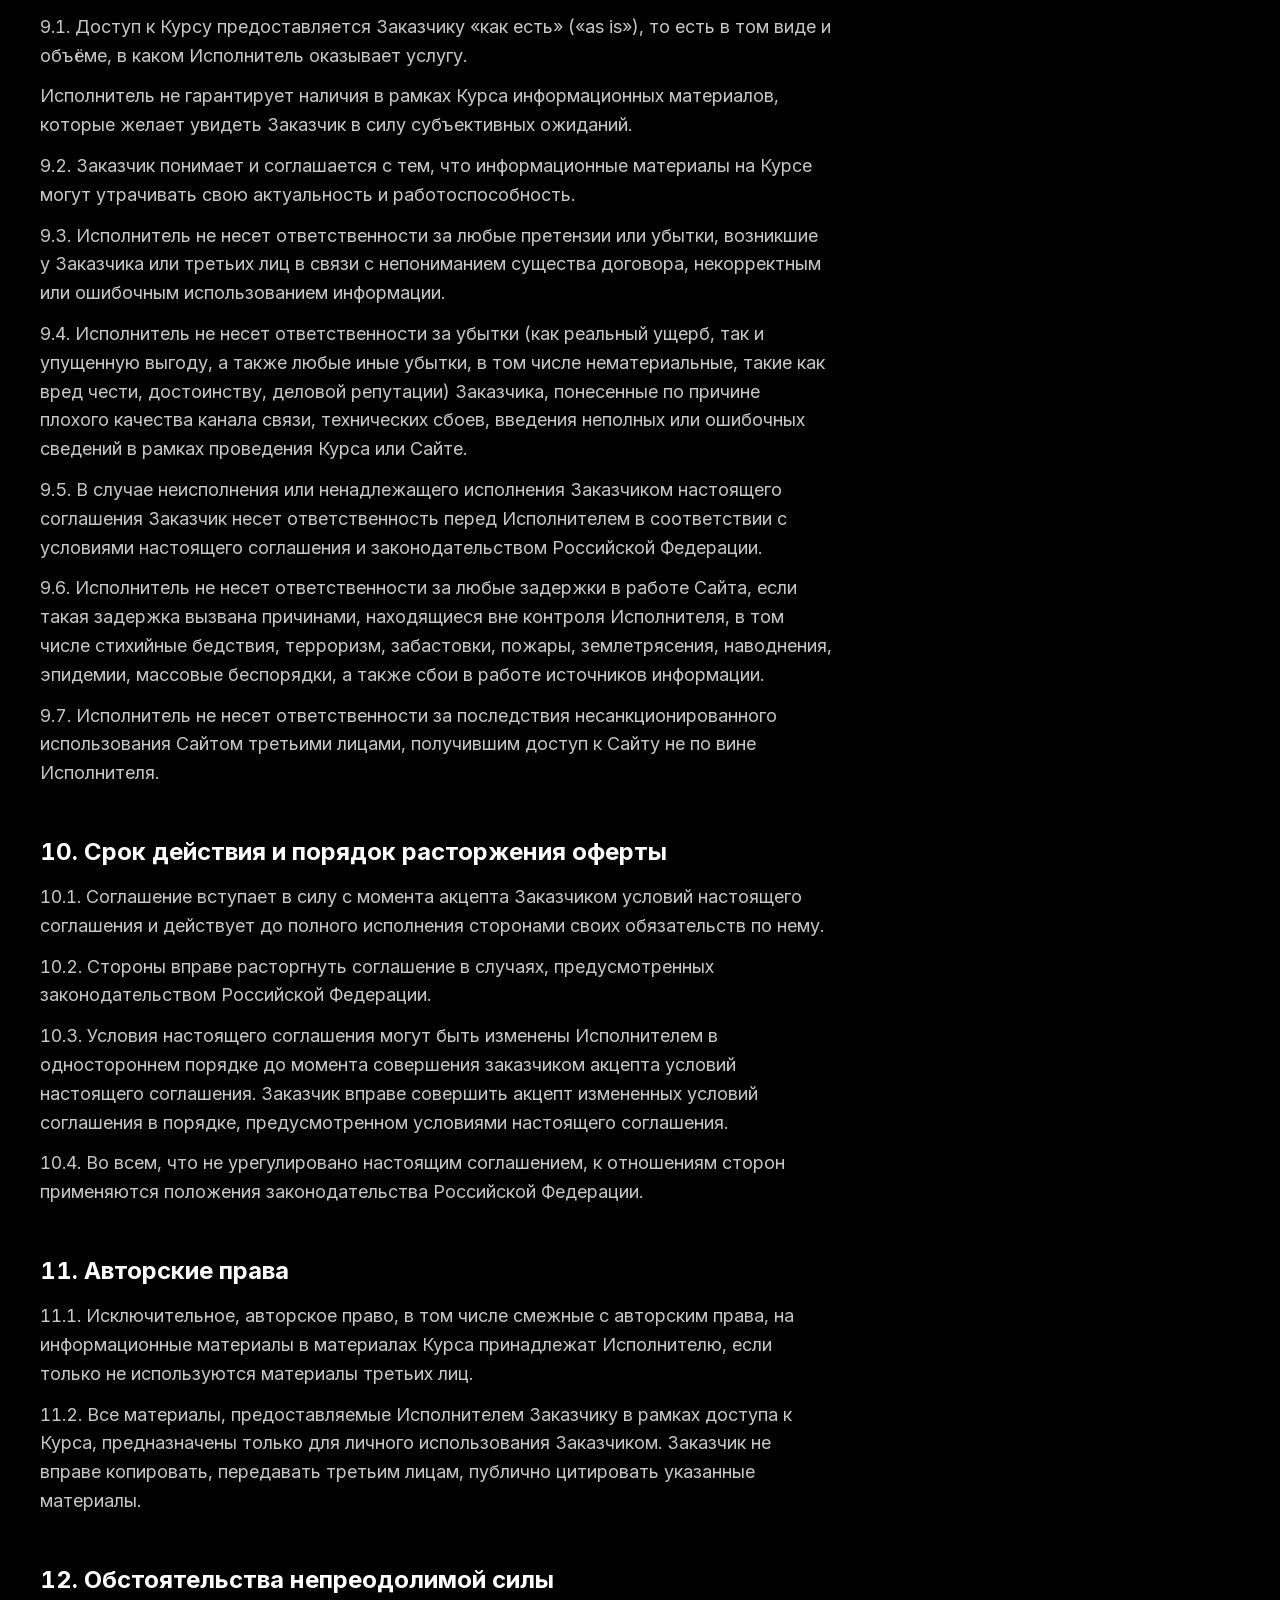
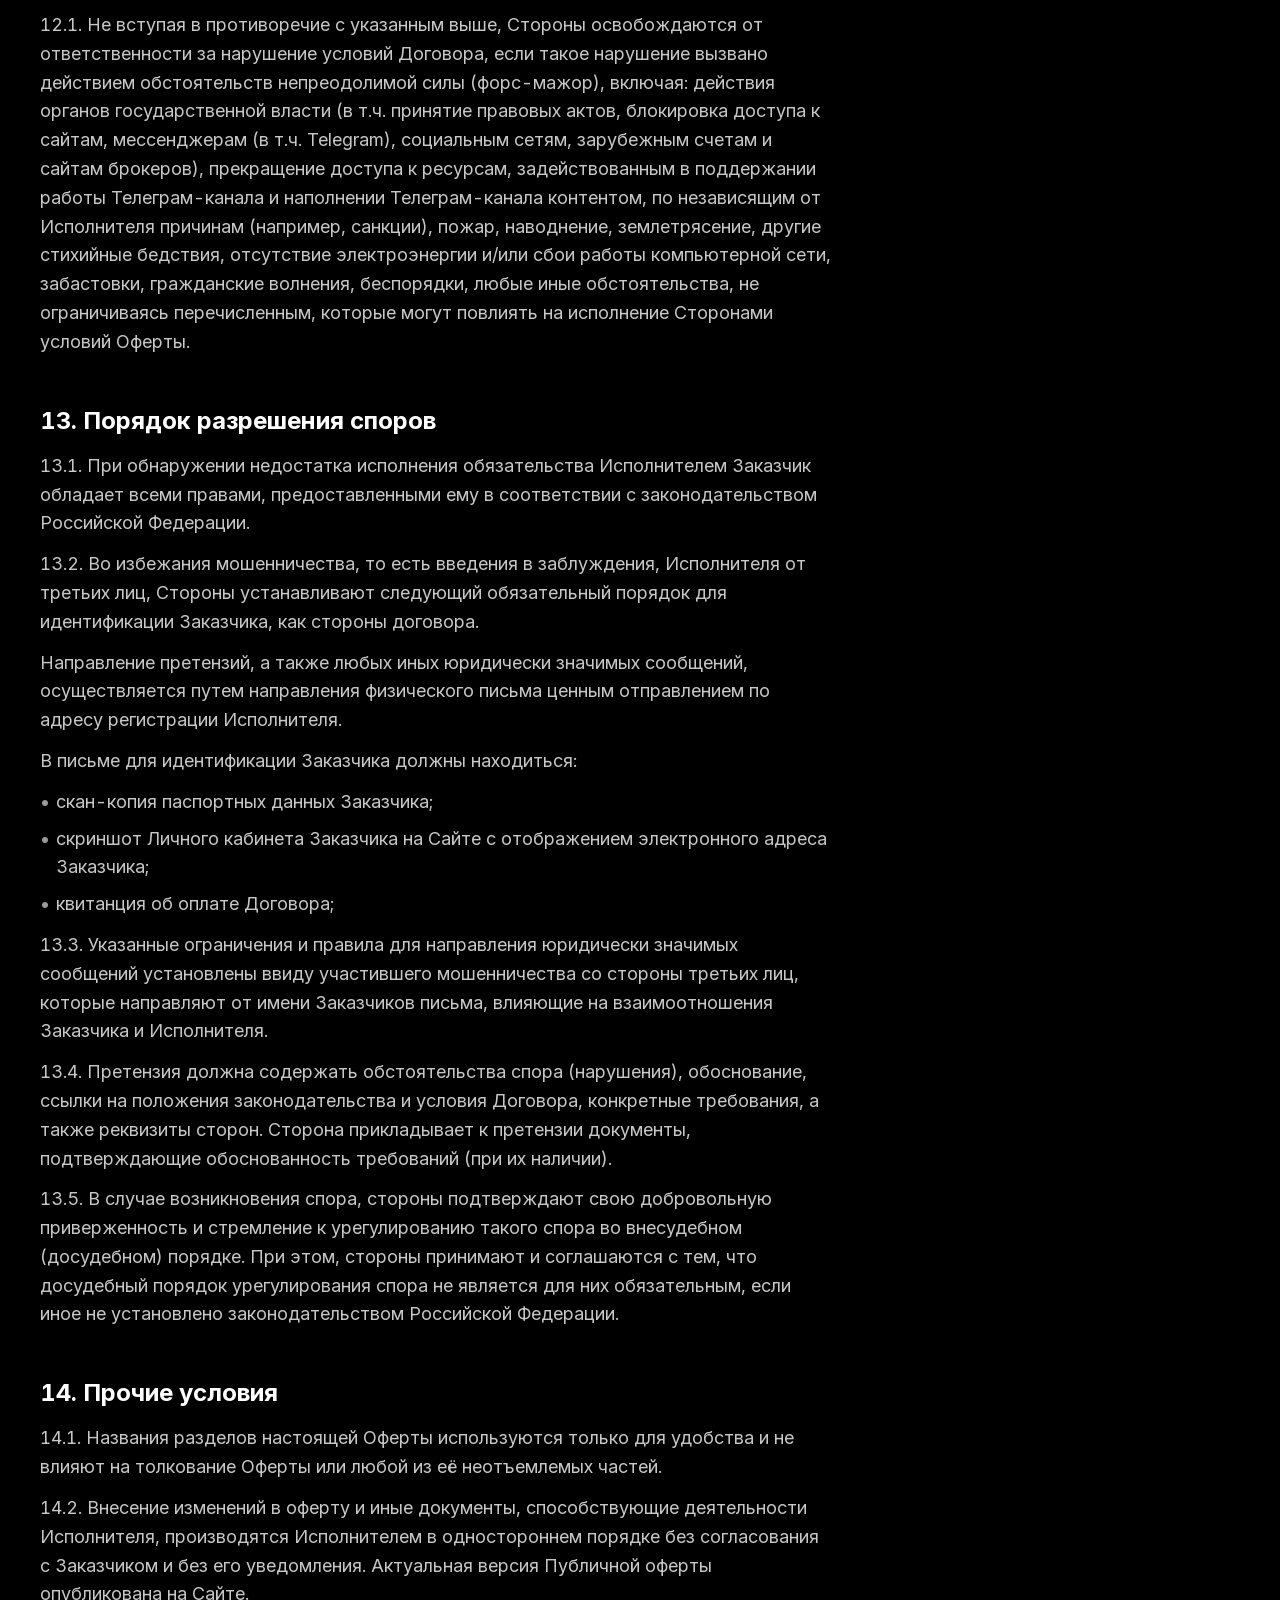
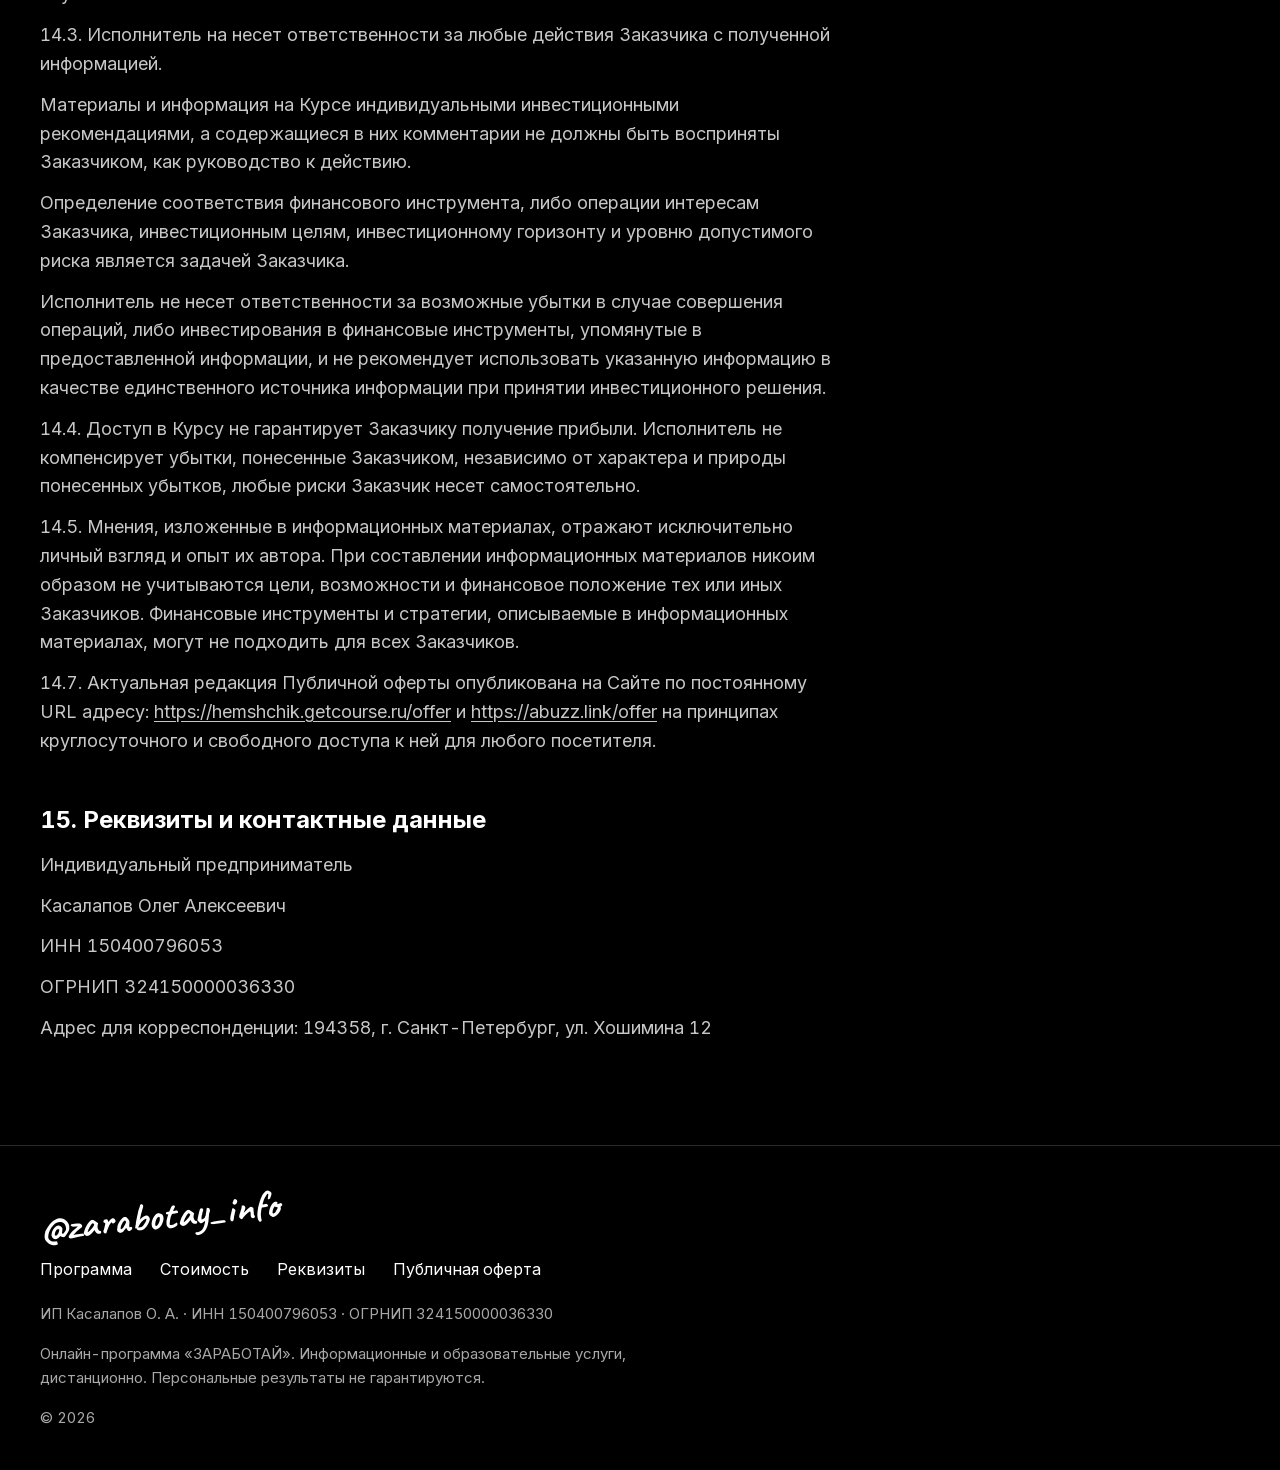
==== commit 1f4f5616: "Оферта: текст клиента с abuzz.link/offer Co-Authored-By: Claude Opus 5.5 <noreply@anthropic.com>" ====
--- a/offer.html
+++ b/offer.html
@@ -4,7 +4,7 @@
 <meta charset="utf-8">
 <meta name="viewport" content="width=device-width, initial-scale=1">
 <title>Публичная оферта — ЗАРАБОТАЙ</title>
-<meta name="description" content="Публичная оферта ИП Касалапова О. А. на оказание информационно-консультационных услуг: доступ к онлайн-программе «ЗАРАБОТАЙ».">
+<meta name="description" content="Публичная оферта ИП Касалапова О. А.: условия доступа к онлайн-курсу, оплата, возврат, права и обязанности сторон.">
 <meta name="theme-color" content="#000000">
 <meta name="robots" content="noindex, nofollow">
 <meta name="format-detection" content="telephone=no">
@@ -34,139 +34,263 @@
 <main id="main" tabindex="-1" class="wrap doc">
   <p class="doc__back"><a href="index.html"><span aria-hidden="true">←</span>На главную</a></p>
   <h1 class="doc__title">Публичная оферта</h1>
-  <p class="doc__lede">о заключении договора возмездного оказания информационно-консультационных услуг — предоставления доступа к онлайн-программе «ЗАРАБОТАЙ»</p>
-  <p class="doc__date">Редакция от 13 октября 2026 года</p>
+  <p class="doc__lede">Оферта информационного ресурса</p>
+
+  <div class="doc__text doc__intro">
+      <p>НАСТОЯЩИЙ ТЕКСТ СОСТАВЛЕН В СООТВЕТСТВИИ С ПУНКТОМ 2 СТАТЬИ 437 ГК РФ И ЯВЛЯЕТСЯ ПУБЛИЧНОЙ ОФЕРТОЙ, СОДЕРЖАЩЕЙ ВСЕ СУЩЕСТВЕННЫЕ УСЛОВИЯ ДОГОВОРА ОКАЗАНИЯ УСЛУГ. ВНИМАТЕЛЬНО ОЗНАКОМЬТЕСЬ С УСЛОВИЯМИ НАСТОЯЩЕЙ ОФЕРТЫ. ОФОРМЛЯЯ ЗАКАЗ, ВНОСЯ ОПЛАТУ И ЗАКЛЮЧАЯ ДОГОВОР, ВЫ ПОДТВЕРЖДАЕТЕ ТАКИМ ОБРАЗОМ, ЧТО ОЗНАКОМИЛИСЬ И СОГЛАСНЫ СО ВСЕМИ БЕЗ ИСКЛЮЧЕНИЯ УСЛОВИЯМИ НАСТОЯЩЕЙ ОФЕРТЫ.</p>
+      <p>Настоящая публичная оферта (далее - Оферта) адресована любым лицам, желающим заключить договор оказания услуг с Индивидуальным предпринимателем Касалаповым Олегом Алексеевичем (далее – Исполнитель), и является официальным предложением Индивидуального предпринимателя Касалапова Олега Алексеевича заключить договор оказания услуг на условиях, изложенных в Оферте, в соответствии с п. 2 ст. 437 ГК РФ.</p>
+      <p>Договор считается заключенным и приобретает силу с момента совершения физическим лицом действий, предусмотренных Офертой и означающих безоговорочное принятие физическим лицом всех пунктов Оферты без каких-либо изъятий или ограничений, на условиях присоединения.</p>
+  </div>
 
   <nav class="doc__toc" aria-label="Содержание">
     <h2 class="doc__toc-title">Содержание</h2>
     <ol role="list">
-      <li><a href="#general">1. Общие положения</a></li>
-      <li><a href="#terms">2. Термины</a></li>
-      <li><a href="#subject">3. Предмет договора</a></li>
-      <li><a href="#payment">4. Стоимость и порядок оплаты</a></li>
-      <li><a href="#access">5. Порядок оказания услуг</a></li>
-      <li><a href="#duties">6. Права и обязанности сторон</a></li>
-      <li><a href="#liability">7. Ответственность сторон</a></li>
-      <li><a href="#refund">8. Возврат денежных средств</a></li>
-      <li><a href="#ip">9. Интеллектуальная собственность</a></li>
-      <li><a href="#data">10. Персональные данные</a></li>
-      <li><a href="#validity">11. Срок действия и изменение оферты</a></li>
-      <li><a href="#details">12. Реквизиты исполнителя</a></li>
+      <li><a href="#s1">1. Термины и определения</a></li>
+      <li><a href="#s2">2. Регистрация на сайте</a></li>
+      <li><a href="#s3">3. Предмет договора и порядок оказания услуг</a></li>
+      <li><a href="#s4">4. Стоимость услуг и порядок расчетов</a></li>
+      <li><a href="#s5">5. Акцепт оферты</a></li>
+      <li><a href="#s6">6. Порядок оформления заказа</a></li>
+      <li><a href="#s7">7. Порядок возврата денежных средств</a></li>
+      <li><a href="#s8">8. Права и обязанности сторон</a></li>
+      <li><a href="#s9">9. Ответственность</a></li>
+      <li><a href="#s10">10. Срок действия и порядок расторжения оферты</a></li>
+      <li><a href="#s11">11. Авторские права</a></li>
+      <li><a href="#s12">12. Обстоятельства непреодолимой силы</a></li>
+      <li><a href="#s13">13. Порядок разрешения споров</a></li>
+      <li><a href="#s14">14. Прочие условия</a></li>
+      <li><a href="#s15">15. Реквизиты и контактные данные</a></li>
     </ol>
   </nav>
 
-  <section aria-labelledby="general">
-    <h2 id="general">1. Общие положения</h2>
-    <ol role="list">
-      <li>1.1. Индивидуальный предприниматель Касалапов Олег Алексеевич (ИНН 150400796053, ОГРНИП 324150000036330), далее — «Исполнитель», предлагает любому дееспособному лицу, далее — «Заказчик», заключить договор возмездного оказания информационно-консультационных услуг на условиях настоящей оферты.</li>
-      <li>1.2. Настоящий документ является публичной офертой в соответствии с пунктом 2 статьи 437 Гражданского кодекса Российской Федерации.</li>
-      <li>1.3. Полным и безоговорочным акцептом оферты является оплата услуг Заказчиком (пункт 3 статьи 438 ГК РФ). С момента оплаты договор считается заключённым на условиях оферты.</li>
-      <li>1.4. Оплачивая услуги, Заказчик подтверждает, что ознакомился с офертой, понимает её условия и согласен с ними.</li>
-    </ol>
-  </section>
-
-  <section aria-labelledby="terms">
-    <h2 id="terms">2. Термины</h2>
-    <ol role="list">
-      <li>2.1. <b>Программа</b> — онлайн-программа «ЗАРАБОТАЙ»: совокупность информационных материалов (видеоуроков, текстов, шаблонов, чек-листов, практических заданий), посвящённых работе с партнёрским трафиком.</li>
-      <li>2.2. <b>Сайт</b> — страница в интернете, на которой размещена информация о Программе и настоящая оферта.</li>
-      <li>2.3. <b>Личный кабинет</b> — закрытый раздел платформы, через который Заказчик получает доступ к материалам Программы.</li>
-      <li>2.4. <b>Тариф</b> — вариант участия в Программе, определяющий срок доступа к материалам (3 месяца или бессрочно) и стоимость услуг.</li>
-    </ol>
-  </section>
-
-  <section aria-labelledby="subject">
-    <h2 id="subject">3. Предмет договора</h2>
-    <ol role="list">
-      <li>3.1. Исполнитель предоставляет Заказчику доступ к материалам Программы в Личном кабинете на срок, предусмотренный выбранным Тарифом, а также информационно-консультационную поддержку в Telegram-чате в течение срока доступа.</li>
-      <li>3.2. Услуги оказываются дистанционно. По итогам Программы документ об образовании или о квалификации не выдаётся.</li>
-      <li>3.3. Бессрочный доступ означает доступ к материалам на весь период работы Программы и платформы, на которой она размещена.</li>
-    </ol>
-  </section>
-
-  <section aria-labelledby="payment">
-    <h2 id="payment">4. Стоимость и порядок оплаты</h2>
-    <ol role="list">
-      <li>4.1. Стоимость услуг указывается на Сайте и зависит от выбранного Тарифа. Стоимость может меняться в рамках акций и индивидуальных условий; изменение не затрагивает уже оплаченные услуги.</li>
-      <li>4.2. Оплата производится в размере 100 % стоимости Тарифа до начала оказания услуг, в рублях, способами, доступными на странице оплаты.</li>
-      <li>4.3. Обязательство Заказчика по оплате считается исполненным с момента поступления денежных средств Исполнителю. Кассовый чек направляется Заказчику в электронном виде.</li>
-    </ol>
-  </section>
-
-  <section aria-labelledby="access">
-    <h2 id="access">5. Порядок оказания услуг</h2>
-    <ol role="list">
-      <li>5.1. Доступ к Личному кабинету предоставляется не позднее одного рабочего дня с момента оплаты на контакты, указанные Заказчиком при оплате.</li>
-      <li>5.2. Срок доступа отсчитывается с момента его предоставления и определяется Тарифом.</li>
-      <li>5.3. Услуги считаются оказанными с момента предоставления доступа к Личному кабинету, если Заказчик в течение трёх дней не направил Исполнителю мотивированных возражений.</li>
-    </ol>
-  </section>
-
-  <section aria-labelledby="duties">
-    <h2 id="duties">6. Права и обязанности сторон</h2>
-    <ol role="list">
-      <li>6.1. Исполнитель обязуется предоставить доступ к материалам Программы в объёме выбранного Тарифа и отвечать на вопросы Заказчика в Telegram-чате поддержки в течение срока доступа.</li>
-      <li>6.2. Исполнитель вправе обновлять и дополнять материалы Программы, не ухудшая их объёма по оплаченному Тарифу.</li>
-      <li>6.3. Заказчик обязуется оплатить услуги, не передавать доступ к Личному кабинету третьим лицам и использовать материалы только для личного обучения.</li>
-      <li>6.4. Исполнитель вправе ограничить доступ Заказчика к Личному кабинету, если тот передал доступ третьим лицам или распространяет материалы Программы.</li>
-    </ol>
-  </section>
-
-  <section aria-labelledby="liability">
-    <h2 id="liability">7. Ответственность сторон</h2>
-    <ol role="list">
-      <li>7.1. Стороны несут ответственность за неисполнение обязательств по договору в соответствии с законодательством Российской Федерации.</li>
-      <li>7.2. Исполнитель не гарантирует достижение Заказчиком определённого дохода или иного результата. Результат зависит от действий Заказчика, его бюджета, рыночных условий и того, как он применяет материалы Программы.</li>
-      <li>7.3. Исполнитель не отвечает за перебои в работе сервисов третьих лиц (платформы, мессенджеров, платёжных систем), которые находятся вне его контроля.</li>
-    </ol>
-  </section>
-
-  <section aria-labelledby="refund">
-    <h2 id="refund">8. Возврат денежных средств</h2>
-    <ol role="list">
-      <li>8.1. Заказчик вправе отказаться от договора в любое время, оплатив Исполнителю фактически понесённые расходы (статья 32 Закона РФ «О защите прав потребителей», статья 782 ГК РФ).</li>
-      <li>8.2. Заявление о возврате направляется Исполнителю по контактам, указанным на Сайте, с указанием имени, контакта, использованного при оплате, и даты оплаты.</li>
-      <li>8.3. Возврат производится в течение 10 календарных дней с даты получения заявления тем же способом, которым была произведена оплата.</li>
-    </ol>
-  </section>
-
-  <section aria-labelledby="ip">
-    <h2 id="ip">9. Интеллектуальная собственность</h2>
-    <ol role="list">
-      <li>9.1. Исключительные права на материалы Программы принадлежат Исполнителю. Заказчик получает право использовать материалы только для личного обучения в течение срока доступа.</li>
-      <li>9.2. Копирование, публикация, продажа и иное распространение материалов без письменного согласия Исполнителя запрещены.</li>
-    </ol>
-  </section>
-
-  <section aria-labelledby="data">
-    <h2 id="data">10. Персональные данные</h2>
-    <ol role="list">
-      <li>10.1. Оплачивая услуги, Заказчик даёт согласие на обработку своих персональных данных (имени, контактов, данных об оплате) в целях исполнения договора в соответствии с Федеральным законом № 152-ФЗ «О персональных данных».</li>
-      <li>10.2. Исполнитель не передаёт персональные данные Заказчика третьим лицам, кроме случаев, необходимых для исполнения договора (платёжные сервисы, платформа обучения) или предусмотренных законом.</li>
-    </ol>
-  </section>
-
-  <section aria-labelledby="validity">
-    <h2 id="validity">11. Срок действия и изменение оферты</h2>
-    <ol role="list">
-      <li>11.1. Оферта действует с момента размещения на Сайте до её отзыва Исполнителем.</li>
-      <li>11.2. Исполнитель вправе изменять условия оферты. Изменения вступают в силу с момента размещения новой редакции и не распространяются на договоры, заключённые до этого.</li>
-      <li>11.3. Споры разрешаются путём переговоров, а при недостижении согласия — в порядке, установленном законодательством Российской Федерации.</li>
-    </ol>
-  </section>
-
-  <section aria-labelledby="details">
-    <h2 id="details">12. Реквизиты исполнителя</h2>
-    <dl class="req req--doc">
-      <div class="req__wide"><dt>Исполнитель</dt><dd>Индивидуальный предприниматель Касалапов Олег Алексеевич</dd></div>
-      <div><dt>ИНН</dt><dd>150400796053</dd></div>
-      <div><dt>ОГРНИП</dt><dd>324150000036330</dd></div>
-      <div class="req__wide"><dt>Юридический адрес</dt><dd>г. Санкт-Петербург, проспект Просвещения, д. 32</dd></div>
-      <div class="req__wide"><dt>Банк</dt><dd>Северо-Западный банк ПАО Сбербанк</dd></div>
-      <div><dt>Расчётный счёт</dt><dd>40802810155710012504</dd></div>
-      <div><dt>Корр. счёт</dt><dd>30101810500000000653</dd></div>
-      <div><dt>БИК</dt><dd>044030653</dd></div>
-    </dl>
+  <section aria-labelledby="s1">
+    <h2 id="s1">1. Термины и определения</h2>
+    <div class="doc__text">
+      <p>1.1. Публичная оферта - настоящий документ, публичное предложение, адресованное всем лицам, желающим заключить договор на указанных в Оферте условиях, позволяющий получить доступ к Курсу на условиях, содержащихся в Оферте, расположенной в Интернете по адресу: <a href="https://hemshchik.getcourse.ru/offer">https://hemshchik.getcourse.ru/offer</a> и <a href="https://abuzz.link/offer">https://abuzz.link/offer</a>. В тексте настоящей оферты могут употребляться слова-синонимы: соглашение.</p>
+      <p>1.2. Исполнитель — Индивидуальный предприниматель Касалапов Олег Алексеевич, ИНН 150400796053 ОГРНИП 324150000036330.</p>
+      <p>1.3. Заказ – выбор Заказчиком желаемого к приобретению Тарифа Курса и его дальнейшая оплата любым из предоставленных на Сайте способом.</p>
+      <p>1.4. Акцепт - полное и безоговорочное принятие Заказчиком всех пунктов Оферты. Акцептом является одно из следующий действий: оформление Заказа, внесение регулярного (рекуррентного) платежа, оплата Заказчиком полной стоимости Заказа путем оплаты любым из предоставленных на Сайте способом. С момента акцепта Заказчиком Оферты Договор считается заключенным.</p>
+      <p>1.5. Заказчик – лицо, желающее заключить или заключившее договор оказания услуг по условиям настоящей Оферты с Исполнителем.</p>
+      <p>1.6. Услуга (Курс) – объект соглашения сторон, представляющий собой доступ к онлайн-курсу Исполнителя в записи уроков и иных материалов, доступ к которому предоставляется Заказчику на основании настоящей Оферты. Актуальная информация о предлагаемых Исполнителем Курсах размещается на Сайте.</p>
+      <p>1.7. Личный кабинет - персональный раздел Заказчика, находящийся на сайте <a href="https://hemshchik.getcourse.ru/">https://hemshchik.getcourse.ru/</a> и <a href="https://abuzz.link/">https://abuzz.link/</a>, доступный только Заказчику, позволяющий осуществлять взаимодействие между Заказчиком и Исполнителем в части управления Тарифом.</p>
+      <p>1.8. Заказ — выбор Заказчиком вида Тарифа Курса для его дальнейшей оплаты.</p>
+      <p>1.9. Сайт - интернет-ресурс, доступный по адресу <a href="https://hemshchik.getcourse.ru/">https://hemshchik.getcourse.ru/</a> и <a href="https://abuzz.link/">https://abuzz.link/</a> через полную и мобильную версии, при помощи которого на условиях настоящего соглашения осуществляется доступ к оформлению Заказа, управлению функционалом Личного кабинета и (или) к Курсу.</p>
+      <p>1.10. Плата - денежная сумма, уплачиваемая в соответствии с условиями, указанными на Сайте и настоящей оферте, за оказание Услуги.</p>
+      <p>1.11. Тариф - обозначение вариации Курса с указанием стоимости.</p>
+      <p>В Оферте могут быть использованы термины, не определенные в данном разделе Оферты. В этом случае толкование такого термина производится в соответствии с текстом Оферты. В случае отсутствия однозначного толкования термина в тексте Оферты следует руководствоваться толкованием термина, определенным: в первую очередь — применимыми документами, во вторую очередь — в соответствии с информацией на Сайте, в третью очередь — законодательством РФ, затем — сложившимся (общеупотребимым) в сети Интернет.</p>
+    </div>
+  </section>
+
+  <section aria-labelledby="s2">
+    <h2 id="s2">2. Регистрация на сайте</h2>
+    <div class="doc__text">
+      <p>2.1. Регистрируясь на Сайте, Заказчик может использовать Личный кабинет, оформлять Заказы, изучать свою историю Заказов, направлять запросы в службу поддержки, решать технические вопросы и использовать другие опции Сайта.</p>
+      <p>После регистрации Заказчика на Сайте создается уникальный личный кабинет, в котором указывается контактный электронный адрес Заказчика.</p>
+      <p>2.2. Заказчик обязан сохранять конфиденциальность своих данных для входа на Сайт. Если Заказчик считает, что к таким данным кто-то получил несанкционированный доступ, он обязан немедленно сообщить об этом. Все действия, совершённые в сервисе лицом, авторизованным с помощью данных Заказчика для входа, будут считаться совершенными им. Ответственность и любые негативные последствия за такие действия будет нести Заказчик.</p>
+      <p>2.3. Исполнитель не раскрывает третьим лицам сведения о Заказчиках, за исключением случаев, предусмотренных законом (например, по запросу некоторых государственных органов).</p>
+    </div>
+  </section>
+
+  <section aria-labelledby="s3">
+    <h2 id="s3">3. Предмет договора и порядок оказания услуг</h2>
+    <div class="doc__text">
+      <p>3.1. Предметом Договора, заключенного на условиях Оферты, является возмездное предоставление доступа к Курсу, а Заказчик обязуется оплатить услуги Исполнителя на условиях Договора. Выбор Курса осуществляется Заказчиком путем совершения ряда действий технического характера на Сайте.</p>
+      <p>Также оказание услуг может предоставлять собой предоставление доступа к Телеграм-каналу и (или) чатам в мессенджере Telegram, содержащих в себе материалы различной направленности, которые могут представлять собой информационные материалы по актуальным направлениям заработка, обучению способам заработка. Исполнитель может предоставлять доступ в чаты в мессенджере Telegram на схожую тематику для поиска Заказчиком единомышленников и партнеров.</p>
+      <p>Информационные материалы могут предоставлять в видео-, аудио- и текстовом формате.</p>
+      <p>3.2. Обязательства Исполнителя по оказанию услуг считаются исполненными в момент предоставления Заказчику доступа к Курсу (например, вебинарам, урокам, материалам).</p>
+      <p>3.3. Дата начала и окончания оказания Услуг является датой приобретения Курса. Доступ предоставляется единоразово ко всем материалам Курса в полном объеме.</p>
+      <p>3.4. Заказчик подтверждает, что результатом услуг в рамках настоящей Оферты будут являться действия Исполнителя по предоставлению Заказчику доступа к онлайн-курсу способом, указанным Исполнителем.</p>
+      <p>3.5. Услуга предоставляется Заказчику «как есть» («as is»), то есть в том виде и объёме, в каком Исполнитель её оказывает.</p>
+      <p>Исполнитель не гарантирует наличия на Курсе информационных материалов и результатов, которые желает увидеть Заказчик в силу субъективных ожиданий.</p>
+      <p>3.6. Заказчик понимает и соглашается с тем, что информационные материалы, используемые в Курсе, могут утрачивать свою актуальность и работоспособность.</p>
+      <p>3.7. Получая доступ к Услуге, Заказчик гарантирует, что обладает всеми правами и полномочиями, необходимыми для заключения и исполнения настоящего соглашения. Исполнитель вправе в любое время потребовать от пользователя предоставление информации и документов, подтверждающих права и полномочия, как указано выше.</p>
+      <p>3.8. Исполнитель гарантирует, что Услуга предоставляется Заказчику на законных основаниях, не нарушает прав и законных интересов третьих лиц.</p>
+      <p>3.9. Обязательства Исполнителя по оказанию услуг считаются исполненными в момент предоставления Заказчику доступа к Курсу и проведения уроков (занятий/вебинаров) в том объеме, в котором указано на Сайте.</p>
+      <p>3.10. Дата начала и окончания оказания Услуг указаны на Сайте в описании Курса.</p>
+      <p>3.11. Заказчик подтверждает, что результатом услуг в рамках настоящей Оферты будут являться действия Исполнителя по предоставлению Заказчику доступа к онлайн-курсу способом, указанным Исполнителем, и оказание того объема услуг, которые указаны в описании Курса.</p>
+    </div>
+  </section>
+
+  <section aria-labelledby="s4">
+    <h2 id="s4">4. Стоимость услуг и порядок расчетов</h2>
+    <div class="doc__text">
+      <p>4.1. Стоимость обучения на Курсе указана на Сайте Исполнителя.</p>
+      <p>Стоимость может быть изменена и зависит от:</p>
+      <ul class="doc__list doc__list--dash" role="list">
+        <li>выбранного тарифного плана;</li>
+        <li>индивидуальной скидки Заказчика;</li>
+        <li>срока проведения оплаты.</li>
+      </ul>
+      <p>4.2. Оплата Услуг по предоставлению доступа производится Заказчиком в порядке предварительной оплаты в размере 100% суммы Услуг, либо с применением рассрочки платежей, любым из способов, предложенных Исполнителем Заказчику при заполнении Заказа, если такой способ предоставлен.</p>
+      <p>4.3. Оплата по настоящему Договору производится в безналичной форме путем банковского перевода с использованием систем интернет-эквайринга или иных платежных провайдеров и систем по приему платежей через Интернет. Оплата может быть произведена также путем банковского перевода на расчетный счет Исполнителя.</p>
+      <p>4.4. Обязательства по оплате следует считать исполненными со дня получения Исполнителем суммы оплаты в полном размере.</p>
+      <p>4.5. Исполнитель вправе предусмотреть для Заказчиков скидки, бонусы, акционные предложения и иные льготные условия оказания услуг. Данные условия могут быть предусмотрены: специальной акцией (скидки, распродажа), реферальной программой (кодом или ссылкой), получением промокода, иными индивидуальными случаями на усмотрение Исполнителя.</p>
+      <p>4.6. Заказчик самостоятельно отслеживает изменение реквизитов Исполнителя, указанных в настоящей Оферте, и несет ответственность за правильность производимых им платежей.</p>
+      <p>4.7. Оплата по настоящему Договору может быть выполнена Заказчиком за счет привлечения кредитных денежных средств/банковской рассрочки путем заключения соответствующих договоров с банками и иными кредитными организациями. В случае оформления Заказчиком целевого кредита на оплату услуг по настоящему Договору, обязательства по оплате доступа следует считать исполненными с даты перечисления кредитной организацией на счет Исполнителя необходимой денежной суммы.</p>
+      <p>4.8. При оплате заказа банковской картой, обработка платежа (включая ввод номера карты) происходит на защищенной странице процессинговой системы, которая прошла международную сертификацию. Исполнитель не получает доступа к конфиденциальным данным Заказчика (реквизиты карты, регистрационные данные и др.), их обработка полностью защищена и никто, в том числе Исполнитель, не может получить персональные и банковские данные Заказчика. При работе с карточными данными применяется стандарт защиты информации, разработанный международными платёжными системами Visa и MasterCard – Payment Card Industry Data Security Standard (PCI DSS), что обеспечивает безопасную обработку реквизитов Банковской карты Держателя. Исполнитель не отвечает и не может отвечать за безопасность банковских данных, так как не имеет к ним доступа. Совершая транзакции в рамках достигнутого Договора стороны исходят из того, что применяемая платежными системами технология передачи данных гарантирует безопасность по сделкам с Банковскими картами путем использования протоколов Secure Sockets Layer (SSL), Verified by Visa, Secure Code, и закрытых банковских сетей, имеющих высшую степень защиты. При оплате заказа банковской картой возврат денежных средств производится на карту, с которой был произведен платеж.</p>
+      <p>4.9. Если указанная опция предусмотрена на Сайте Исполнителя, Заказчик вправе изменить (повысить тариф) путем внесения доплаты по Договору.</p>
+    </div>
+  </section>
+
+  <section aria-labelledby="s5">
+    <h2 id="s5">5. Акцепт оферты</h2>
+    <div class="doc__text">
+      <p>5.1. Принятие Заказчиком положений настоящей Оферты осуществляется путем совершения им конклюдентных действий, указанных в пункте 5.3. Оферты (акцепт Оферты).</p>
+      <p>Совершение Заказчиком акцепта Оферты производится добровольно и означает полное и безоговорочное принятие Заказчиком всех пунктов Оферты без каких-либо изъятий и (или) ограничений.</p>
+      <p>5.2. До совершения акцепта Оферты Заказчик должен быть уверен, что все пункты Оферты ему понятны и он принимает их безусловно и в полном объеме.</p>
+      <p>5.3. Акцепт Оферты Заказчиком осуществляется одним из следующих способов:</p>
+      <ul class="doc__list" role="list">
+        <li>оформлением Заказа;</li>
+        <li>согласием с условиями Оферты на странице оформления Заказа (путем нажатия на кнопку «Согласиться с условиями оферты») перед переходом к выбору способов оплаты;</li>
+        <li>внесением оплаты;</li>
+        <li>любым иным способом, свидетельствующим о принятии Заказчиком условий Оферты.</li>
+      </ul>
+    </div>
+  </section>
+
+  <section aria-labelledby="s6">
+    <h2 id="s6">6. Порядок оформления заказа</h2>
+    <div class="doc__text">
+      <p>6.1. Для оформления Заказа Заказчик самостоятельно выбирает Тариф Курса из предоставленных в интерфейсе Сайта, а также осуществляет иные действия, следуя инструкциям в интерфейсе Сайта.</p>
+    </div>
+  </section>
+
+  <section aria-labelledby="s7">
+    <h2 id="s7">7. Порядок возврата денежных средств</h2>
+    <div class="doc__text">
+      <p>7.1. В случае отказа Заказчика от услуг Исполнителя, такой отказ производится по отдельному заявлению Заказчика в письменной форме заказным письмом с описью вложения и уведомлением о вручении в адрес Исполнителя, указанный в настоящем Договоре, а также продублированный на электронную почту Исполнителя.</p>
+      <p>При отправке заявления о возврате по почте Заказчик дополнительно уведомляет Исполнителя об этом в службу поддержки – <a href="mailto:kazinogalfovic@gmail.com">kazinogalfovic@gmail.com</a> с приложением копий заявления и квитанции об отправки письма.</p>
+      <p>7.2. Возврат оплаты за оказанные к моменту отказа от Договора Услуги и предоставленный доступ к соответствующему этапу - не производится. С момента окончания Курса услуги считаются предоставленными в полном объеме.</p>
+      <p>7.3. При отказе Заказчика от Договора при неоказании Услуги сумма, подлежащая возврату, рассчитывается исходя из объема оказанных услуг. Стороны пришли к соглашению, что при решении вопроса о размере фактических затрат Исполнителя, ими будет учитываться стоимость фактически оказанных на момент отказа от Договора услуг, а также расходы Исполнителя на банковские комиссии, понесенные Исполнителем в связи с использованием Заказчиком кредитных продуктов.</p>
+      <p>Для подсчета фактически оказанных услуг в целях определения критерия признания части услуги оказанной Стороны согласовали следующее:</p>
+      <ul class="doc__list doc__list--dash" role="list">
+        <li>часть услуги в виде предоставления материалов для самостоятельно изучения считаются оказанной с момента возникновения у Заказчика возможности ознакомиться с материалами Курса: например, при предоставлении Заказчику ссылки для скачивания материалов, ссылки для вступления в Telegram-канал или -бот, где с материалами можно ознакомиться или загрузить на устройство.</li>
+        <li>часть услуги в виде предоставления доступа в чат и (или) каналы считаются оказанной с момента возникновения у Заказчика возможности вступить в такие чаты и (или) каналы: например, с момента предоставления ссылки для вступления, с момента приглашения в чаты и (или) каналы.</li>
+        <li>часть услуги в виде предоставления доступа к вебинарам, урокам считаются оказанной с момента возникновения у Заказчика возможности участвовать (просматривать) в вебинаре, уроке: например, с момента предоставления ссылки для вступления, с момента приглашения в вебинар и (или) иного обеспечения возможности участия в вебинаре, уроке.</li>
+        <li>часть услуги в виде кураторской поддержки считается оказанной с момента возникновения у Заказчика возможности обращаться к куратору с вопросами и иными обращениями, предусмотренными программой Курса, то есть с момент начала Курса, если иное не установлено программой Курса.</li>
+      </ul>
+      <p>Перечисление вышеуказанных услуг не признается их обязательным вхождением перечень услуг, оказываемых при приобретении Курса, но необходимо для определения критерия признания части услуги оказанной. Конкретный перечень Услуг, оказываемых в рамках Курса, указывается в Программе и размещается на Сайте.</p>
+      <p>Некоторые услуги могут быть обязательными услугами, которые Исполнитель обязан оказать в рамках Курса, а некоторые могут быть признаны бонусными, то есть необязательными к оказанию, и, соответственно, не влияющими на расчет суммы, подлежащей возврату при отказе от Договора до окончания оказания услуг.</p>
+      <p>7.4. Заказчик осознает и выражает свое безусловное согласие с тем, что если невозможность оказания Исполнителем Услуг произошла по вине Заказчика (неявка на занятия/ невыполнение домашних заданий), то в соответствии с п. 2 ст.781 Гражданского кодекса Российской Федерации услуги подлежат оплате в полном объеме. Возврат оплаты не производится.</p>
+      <p>7.5. Исполнитель отказывает в удовлетворении заявления о возврате, если оно подано Заказчиком по следующим причинам:</p>
+      <ul class="doc__list doc__list--dash" role="list">
+        <li>программное обеспечение на персональном компьютере Заказчика и его технические средства не позволяют просматривать и изучать материалы Курса.</li>
+        <li>Заказчик не выполнил домашние задания, если таковые есть, не приступил к просмотру вебинаров/ модулей при наличии доступа к обучающим материалам, то есть Услуги не оказаны по вине Заказчика.</li>
+      </ul>
+      <p>7.6. Решение о возврате или об отказе в возврате денежных средств принимается Исполнителем в течение 10 (десяти) дней с момента получения Исполнителем письменного заявления Заказчика о возврате.</p>
+      <p>7.7. Денежные средства возвращаются на тот счет Заказчика, с которого производилась оплата, либо на иной счет по согласованию Сторон. При этом Заказчик уведомлен о том, что Исполнитель не возвращает уплаченные Заказчиком комиссии банкам или иным кредитным организациям, т.к. эти расходы являются расходами Заказчика, которые он несет самостоятельно.</p>
+      <p>7.8. С момента предоставления заявления на расторжение Договора и возврат денежных средств, доступ к материалам Курса прекращается.</p>
+    </div>
+  </section>
+
+  <section aria-labelledby="s8">
+    <h2 id="s8">8. Права и обязанности сторон</h2>
+    <div class="doc__text">
+      <p>8.1. Исполнитель обязуется:</p>
+      <p>8.1.1. Обеспечивать исполнение Услуг в надлежащем качестве, в согласованный сторонами срок.</p>
+      <p>8.2. Заказчик обязуется:</p>
+      <p>8.2.1. Соблюдать и обеспечить соблюдение им всех правил получения Услуг, установленных Исполнителем данной Офертой или размещенные на Сайте.</p>
+      <p>8.2.2. Оплачивать в полном объеме предоставляемые Услуги.</p>
+      <p>8.2.3. По требованию Исполнителя предоставить ему информацию и документы, необходимые для идентификации заказчика в качестве стороны соглашения, в том числе при направлении Заказчиком в адрес Исполнителя заявлений, уведомлений и прочей информации.</p>
+      <p>8.2.4. Обеспечить конфиденциальность полученных от Исполнителя данных. Не распространять информационные материалы, полученные в ходе оказания Услуг, а также не записывать их на аудио- и/или видеоносители без письменного разрешения Исполнителя. В случае, если Заказчик допустит распространение указанной информации, он несет ответственность перед Исполнителем за причиненные фактом распространения информации убытки, включая недополученную прибыль.</p>
+      <p>8.2.5. Не предпринимать никаких действий, которые могут привести к непропорционально большой нагрузке на инфраструктуру Сайта.</p>
+      <p>Обеспечить для себя программно-техническую возможность получения доступа к услугам онлайн (в сеть "Интернет").</p>
+      <p>8.2.6. Выполнять все предоставленные в ходе освоения Курса задания.</p>
+      <p>8.2.7. Предоставить достоверные данные о себе и не передавать доступ к Личному Кабинету третьим лицам.</p>
+      <p>8.2.8. Не делать копии полученных информационных материалов, не передавать их третьим лицам, не осуществлять их распространение и/или публикацию любым иным способом без предварительного письменного согласия Исполнителя;</p>
+      <p>8.2.9. Самостоятельно принимать решение о заключения договора с Исполнителем путем полного и безоговорочного принятия (акцепта) Оферты.</p>
+      <p>8.3. Исполнитель вправе:</p>
+      <p>8.3.1. В случае нарушения пользователем положений настоящего соглашения ограничивать доступ Заказчика к Услугам.</p>
+      <p>8.3.2. Проводить выборочную проверку выполнения Заказчиками настоящего соглашения в любой момент и по своему усмотрению.</p>
+      <p>8.3.3. Временно или на постоянно ограничить для Заказчика доступ к оказываемым Услугам, в зависимости от степени и повторности нарушения, предоставления доступа к Курсу или информационным материалам третьим лицам, разжигания межнациональных конфликтов, генерации спама, нахождения в состоянии алкогольного, наркотического, токсического опьянения, нарушения общепринятых норм и правил поведения, нецензурных высказываний, иного оскорбительного поведения по отношению к другим Заказчикам или к Исполнителю, совершения другого существенного нарушения Оферты.</p>
+      <p>8.3.4. Привлекать третьих лиц (соисполнителей) в целях оказания услуг, при этом, нести ответственность за их действия как за свои собственные.</p>
+      <p>8.3.5. Изменять библиотеку, объем оказываемых услуг, стоимость, условия данной публичной Оферты без предварительного согласования с Заказчиком.</p>
+      <p>8.3.6. Добавлять электронный адрес/ мессенджеры Заказчика, указанный при регистрации, в свой список рассылки писем для информирования Заказчика о новых курсах/обучающих программах Исполнителя.</p>
+      <p>8.3.7. Приостановить оказание Услуг по настоящему Договору, в случае получения через службу поддержки уведомления Заказчика о направлении заявления о возврате.</p>
+    </div>
+  </section>
+
+  <section aria-labelledby="s9">
+    <h2 id="s9">9. Ответственность</h2>
+    <div class="doc__text">
+      <p>9.1. Доступ к Курсу предоставляется Заказчику «как есть» («as is»), то есть в том виде и объёме, в каком Исполнитель оказывает услугу.</p>
+      <p>Исполнитель не гарантирует наличия в рамках Курса информационных материалов, которые желает увидеть Заказчик в силу субъективных ожиданий.</p>
+      <p>9.2. Заказчик понимает и соглашается с тем, что информационные материалы на Курсе могут утрачивать свою актуальность и работоспособность.</p>
+      <p>9.3. Исполнитель не несет ответственности за любые претензии или убытки, возникшие у Заказчика или третьих лиц в связи с непониманием существа договора, некорректным или ошибочным использованием информации.</p>
+      <p>9.4. Исполнитель не несет ответственности за убытки (как реальный ущерб, так и упущенную выгоду, а также любые иные убытки, в том числе нематериальные, такие как вред чести, достоинству, деловой репутации) Заказчика, понесенные по причине плохого качества канала связи, технических сбоев, введения неполных или ошибочных сведений в рамках проведения Курса или Сайте.</p>
+      <p>9.5. В случае неисполнения или ненадлежащего исполнения Заказчиком настоящего соглашения Заказчик несет ответственность перед Исполнителем в соответствии с условиями настоящего соглашения и законодательством Российской Федерации.</p>
+      <p>9.6. Исполнитель не несет ответственности за любые задержки в работе Сайта, если такая задержка вызвана причинами, находящиеся вне контроля Исполнителя, в том числе стихийные бедствия, терроризм, забастовки, пожары, землетрясения, наводнения, эпидемии, массовые беспорядки, а также сбои в работе источников информации.</p>
+      <p>9.7. Исполнитель не несет ответственности за последствия несанкционированного использования Сайтом третьими лицами, получившим доступ к Сайту не по вине Исполнителя.</p>
+    </div>
+  </section>
+
+  <section aria-labelledby="s10">
+    <h2 id="s10">10. Срок действия и порядок расторжения оферты</h2>
+    <div class="doc__text">
+      <p>10.1. Соглашение вступает в силу с момента акцепта Заказчиком условий настоящего соглашения и действует до полного исполнения сторонами своих обязательств по нему.</p>
+      <p>10.2. Стороны вправе расторгнуть соглашение в случаях, предусмотренных законодательством Российской Федерации.</p>
+      <p>10.3. Условия настоящего соглашения могут быть изменены Исполнителем в одностороннем порядке до момента совершения заказчиком акцепта условий настоящего соглашения. Заказчик вправе совершить акцепт измененных условий соглашения в порядке, предусмотренном условиями настоящего соглашения.</p>
+      <p>10.4. Во всем, что не урегулировано настоящим соглашением, к отношениям сторон применяются положения законодательства Российской Федерации.</p>
+    </div>
+  </section>
+
+  <section aria-labelledby="s11">
+    <h2 id="s11">11. Авторские права</h2>
+    <div class="doc__text">
+      <p>11.1. Исключительное, авторское право, в том числе смежные с авторским права, на информационные материалы в материалах Курса принадлежат Исполнителю, если только не используются материалы третьих лиц.</p>
+      <p>11.2. Все материалы, предоставляемые Исполнителем Заказчику в рамках доступа к Курса, предназначены только для личного использования Заказчиком. Заказчик не вправе копировать, передавать третьим лицам, публично цитировать указанные материалы.</p>
+    </div>
+  </section>
+
+  <section aria-labelledby="s12">
+    <h2 id="s12">12. Обстоятельства непреодолимой силы</h2>
+    <div class="doc__text">
+      <p>12.1. Не вступая в противоречие с указанным выше, Стороны освобождаются от ответственности за нарушение условий Договора, если такое нарушение вызвано действием обстоятельств непреодолимой силы (форс-мажор), включая: действия органов государственной власти (в т.ч. принятие правовых актов, блокировка доступа к сайтам, мессенджерам (в т.ч. Telegram), социальным сетям, зарубежным счетам и сайтам брокеров), прекращение доступа к ресурсам, задействованным в поддержании работы Телеграм-канала и наполнении Телеграм-канала контентом, по независящим от Исполнителя причинам (например, санкции), пожар, наводнение, землетрясение, другие стихийные бедствия, отсутствие электроэнергии и/или сбои работы компьютерной сети, забастовки, гражданские волнения, беспорядки, любые иные обстоятельства, не ограничиваясь перечисленным, которые могут повлиять на исполнение Сторонами условий Оферты.</p>
+    </div>
+  </section>
+
+  <section aria-labelledby="s13">
+    <h2 id="s13">13. Порядок разрешения споров</h2>
+    <div class="doc__text">
+      <p>13.1. При обнаружении недостатка исполнения обязательства Исполнителем Заказчик обладает всеми правами, предоставленными ему в соответствии с законодательством Российской Федерации.</p>
+      <p>13.2. Во избежания мошенничества, то есть введения в заблуждения, Исполнителя от третьих лиц, Стороны устанавливают следующий обязательный порядок для идентификации Заказчика, как стороны договора.</p>
+      <p>Направление претензий, а также любых иных юридически значимых сообщений, осуществляется путем направления физического письма ценным отправлением по адресу регистрации Исполнителя.</p>
+      <p>В письме для идентификации Заказчика должны находиться:</p>
+      <ul class="doc__list" role="list">
+        <li>скан-копия паспортных данных Заказчика;</li>
+        <li>скриншот Личного кабинета Заказчика на Сайте с отображением электронного адреса Заказчика;</li>
+        <li>квитанция об оплате Договора;</li>
+      </ul>
+      <p>13.3. Указанные ограничения и правила для направления юридически значимых сообщений установлены ввиду участившего мошенничества со стороны третьих лиц, которые направляют от имени Заказчиков письма, влияющие на взаимоотношения Заказчика и Исполнителя.</p>
+      <p>13.4. Претензия должна содержать обстоятельства спора (нарушения), обоснование, ссылки на положения законодательства и условия Договора, конкретные требования, а также реквизиты сторон. Сторона прикладывает к претензии документы, подтверждающие обоснованность требований (при их наличии).</p>
+      <p>13.5. В случае возникновения спора, стороны подтверждают свою добровольную приверженность и стремление к урегулированию такого спора во внесудебном (досудебном) порядке. При этом, стороны принимают и соглашаются с тем, что досудебный порядок урегулирования спора не является для них обязательным, если иное не установлено законодательством Российской Федерации.</p>
+    </div>
+  </section>
+
+  <section aria-labelledby="s14">
+    <h2 id="s14">14. Прочие условия</h2>
+    <div class="doc__text">
+      <p>14.1. Названия разделов настоящей Оферты используются только для удобства и не влияют на толкование Оферты или любой из её неотъемлемых частей.</p>
+      <p>14.2. Внесение изменений в оферту и иные документы, способствующие деятельности Исполнителя, производятся Исполнителем в одностороннем порядке без согласования с Заказчиком и без его уведомления. Актуальная версия Публичной оферты опубликована на Сайте.</p>
+      <p>14.3. Исполнитель на несет ответственности за любые действия Заказчика с полученной информацией.</p>
+      <p>Материалы и информация на Курсе индивидуальными инвестиционными рекомендациями, а содержащиеся в них комментарии не должны быть восприняты Заказчиком, как руководство к действию.</p>
+      <p>Определение соответствия финансового инструмента, либо операции интересам Заказчика, инвестиционным целям, инвестиционному горизонту и уровню допустимого риска является задачей Заказчика.</p>
+      <p>Исполнитель не несет ответственности за возможные убытки в случае совершения операций, либо инвестирования в финансовые инструменты, упомянутые в предоставленной информации, и не рекомендует использовать указанную информацию в качестве единственного источника информации при принятии инвестиционного решения.</p>
+      <p>14.4. Доступ в Курсу не гарантирует Заказчику получение прибыли. Исполнитель не компенсирует убытки, понесенные Заказчиком, независимо от характера и природы понесенных убытков, любые риски Заказчик несет самостоятельно.</p>
+      <p>14.5. Мнения, изложенные в информационных материалах, отражают исключительно личный взгляд и опыт их автора. При составлении информационных материалов никоим образом не учитываются цели, возможности и финансовое положение тех или иных Заказчиков. Финансовые инструменты и стратегии, описываемые в информационных материалах, могут не подходить для всех Заказчиков.</p>
+      <p>14.7. Актуальная редакция Публичной оферты опубликована на Сайте по постоянному URL адресу: <a href="https://hemshchik.getcourse.ru/offer">https://hemshchik.getcourse.ru/offer</a> и <a href="https://abuzz.link/offer">https://abuzz.link/offer</a> на принципах круглосуточного и свободного доступа к ней для любого посетителя.</p>
+    </div>
+  </section>
+
+  <section aria-labelledby="s15">
+    <h2 id="s15">15. Реквизиты и контактные данные</h2>
+    <div class="doc__text">
+      <p>Индивидуальный предприниматель</p>
+      <p>Касалапов Олег Алексеевич</p>
+      <p>ИНН 150400796053</p>
+      <p>ОГРНИП 324150000036330</p>
+      <p>Адрес для корреспонденции: 194358, г. Санкт-Петербург, ул. Хошимина 12</p>
+    </div>
   </section>
 </main>
 
--- a/css/style.css
+++ b/css/style.css
@@ -253,9 +253,13 @@
 .doc__toc a { display: inline-block; padding-block: 3px; font-size: 17px; }
 .doc section { margin-top: 48px; scroll-margin-top: 16px; }
 .doc h2 { font-size: 24px; font-weight: 700; line-height: 1.3; }
-.doc section ol { display: grid; gap: 12px; margin-top: 16px; }
-.doc section li { color: var(--text-2); }
-.doc section li b { color: #fff; font-weight: 600; }
+.doc__text { display: grid; gap: 12px; margin-top: 16px; color: var(--text-2); }
+.doc__intro { margin-top: 28px; }
+.doc__list { display: grid; gap: 8px; padding-left: 20px; }
+.doc__list li { position: relative; padding-left: 16px; }
+.doc__list li::before { content: "•" / ""; position: absolute; left: 0; color: var(--mute); }
+.doc__list--dash li::before { content: "—" / ""; left: -6px; }
+.doc__text a { overflow-wrap: anywhere; }
 .req--doc { margin-top: 20px; }
 @media (max-width: 480px) { .doc__toc { padding: 20px; } }
 
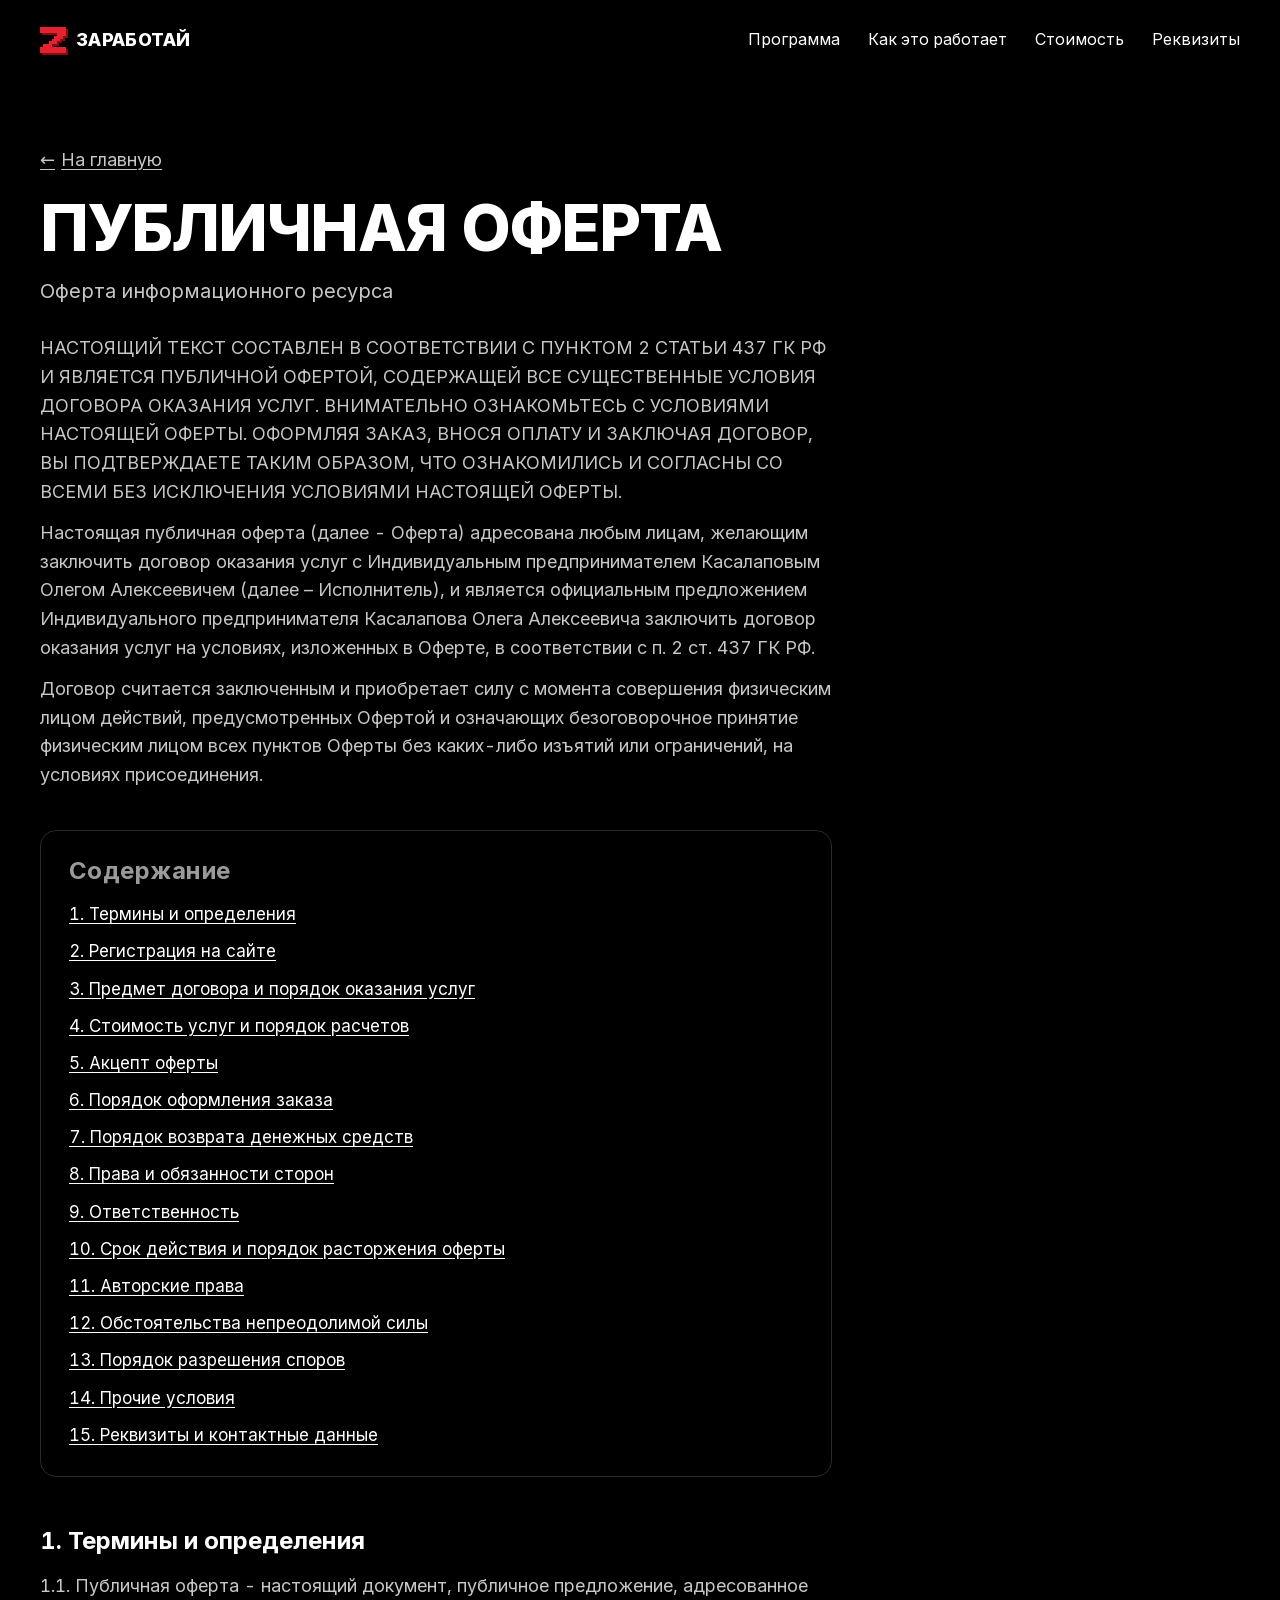
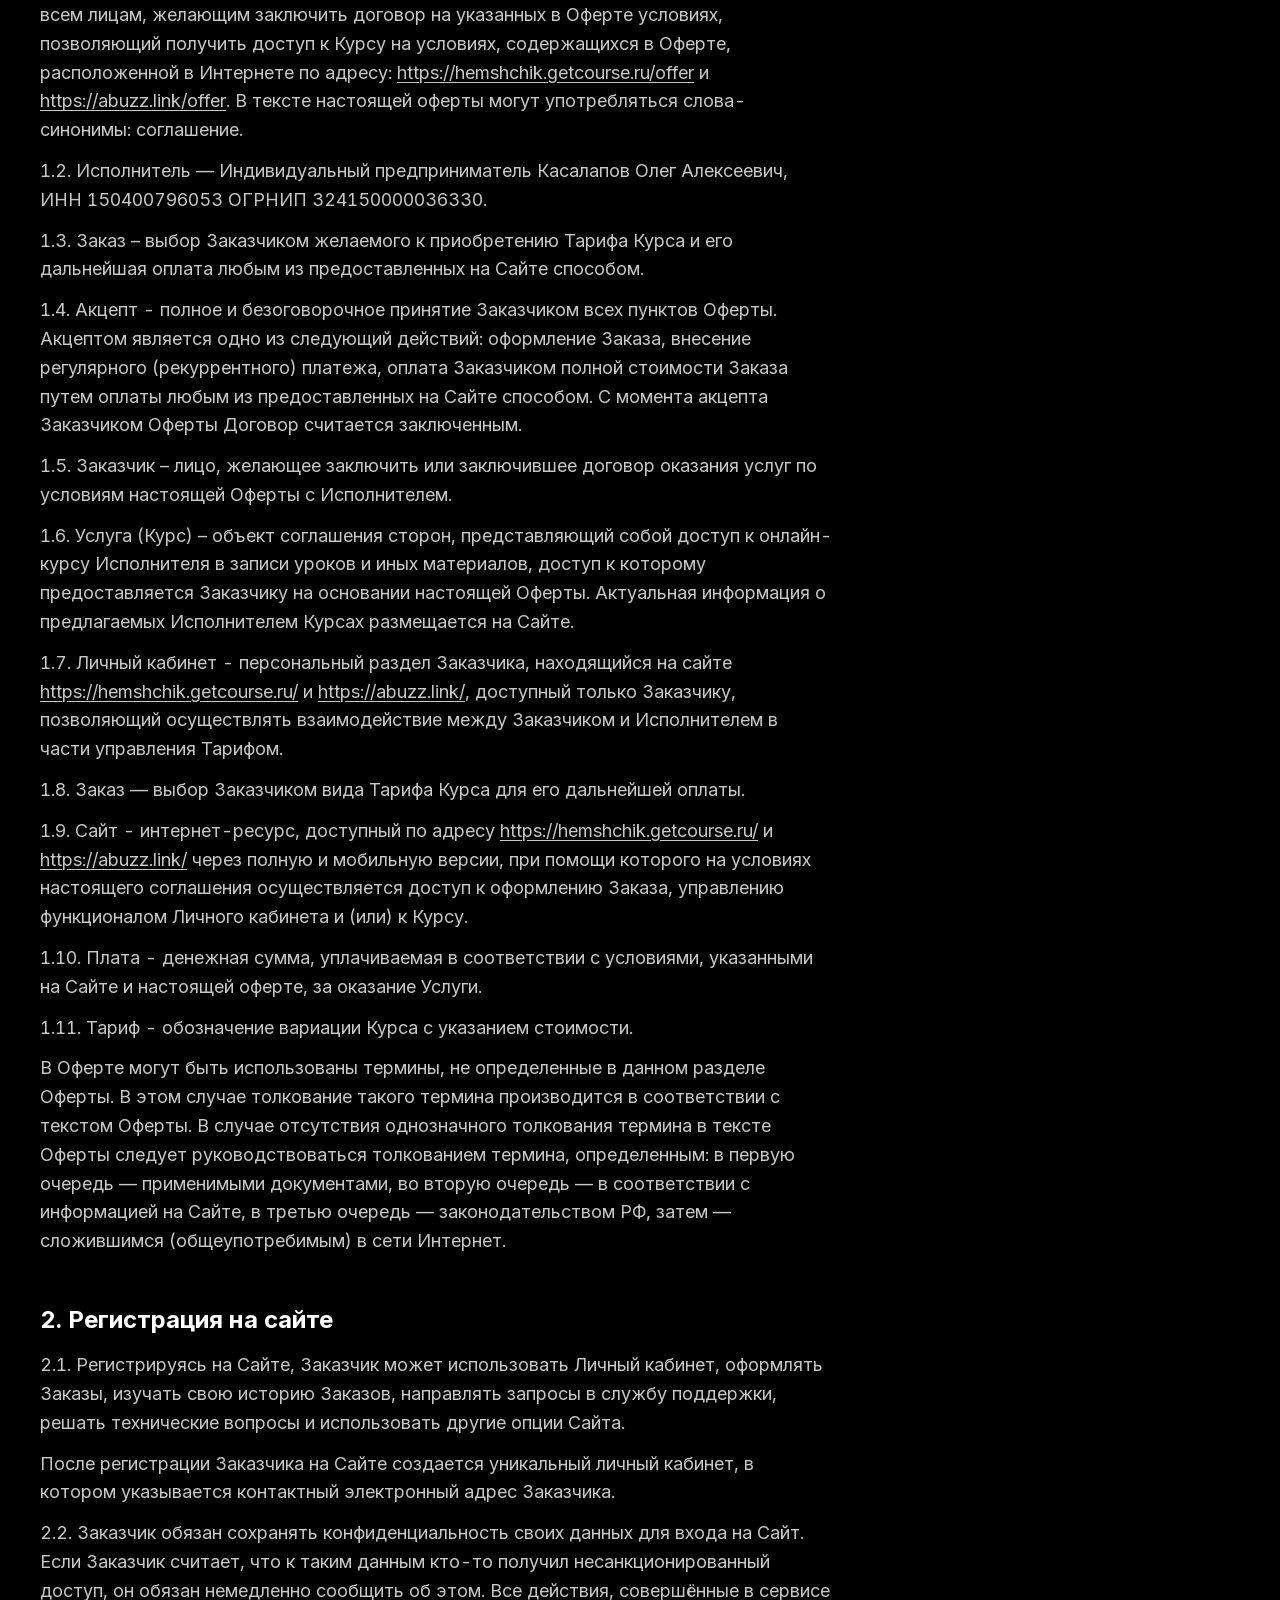
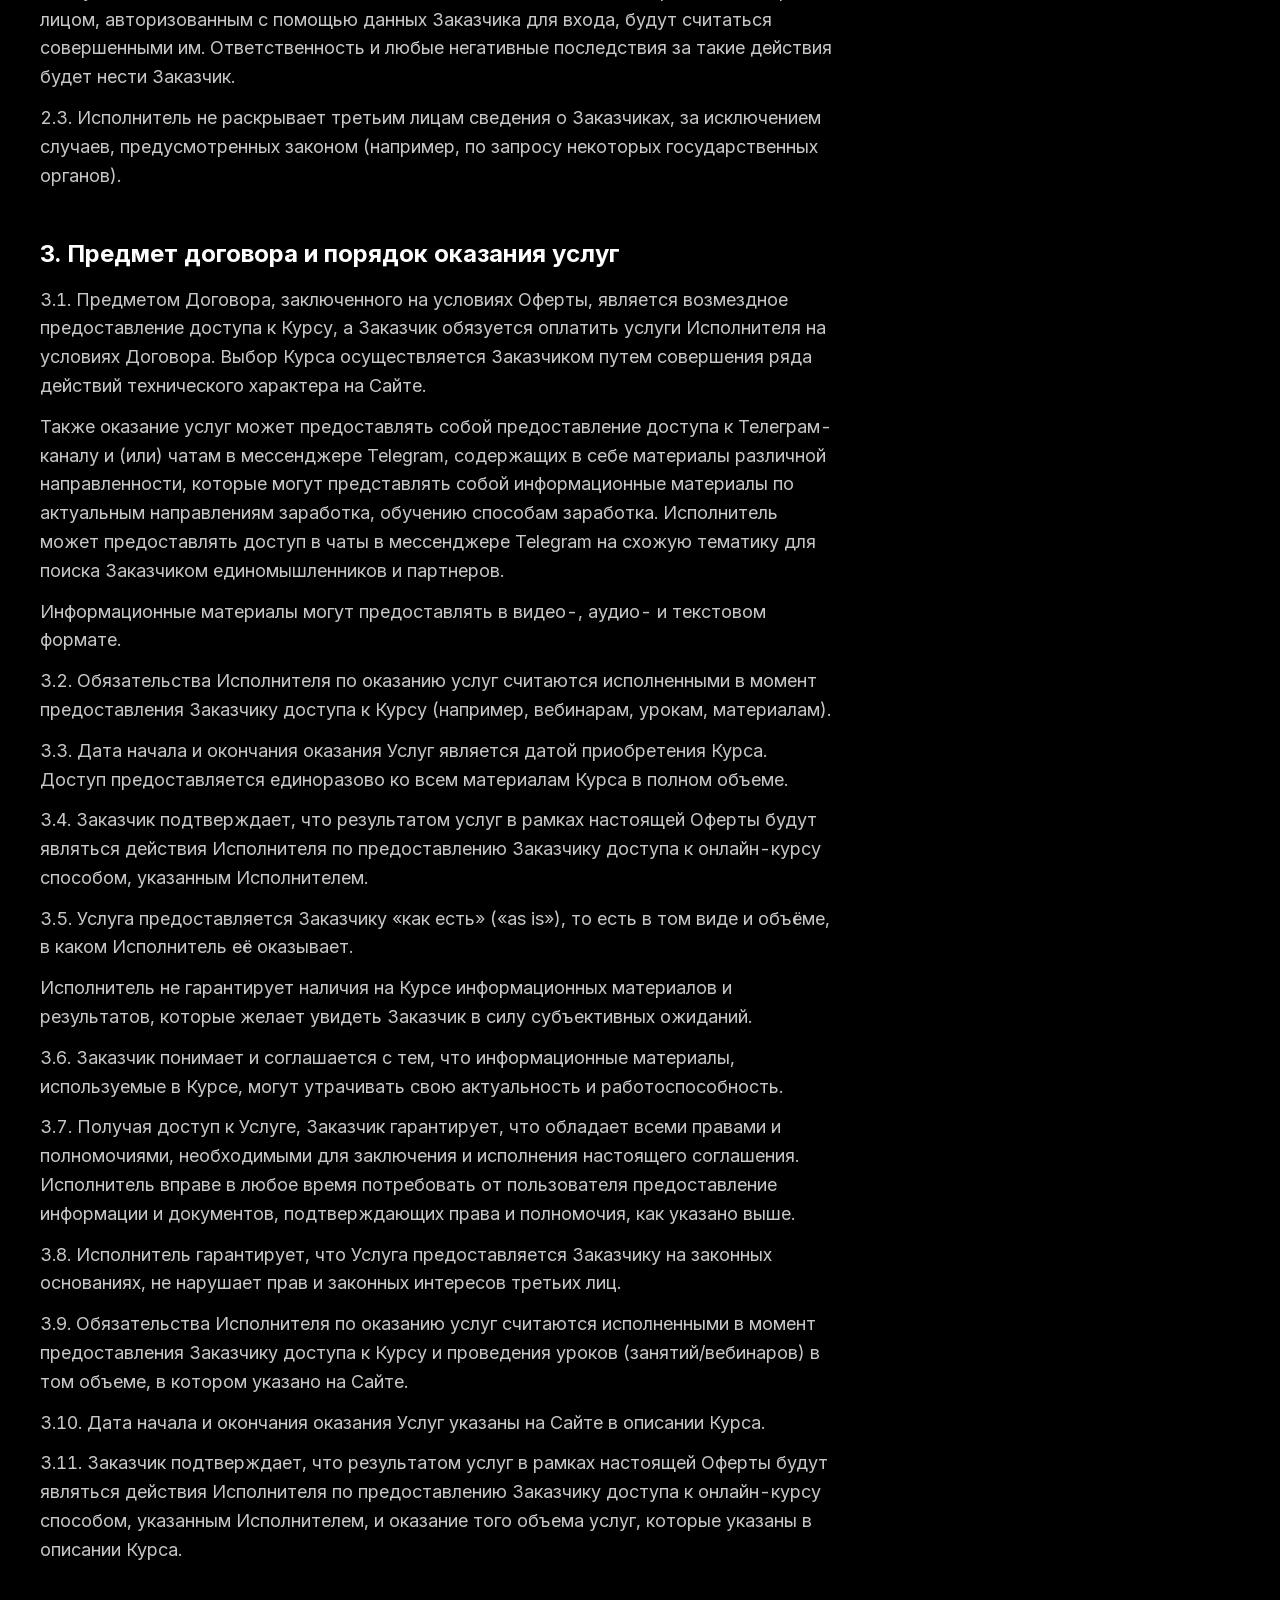
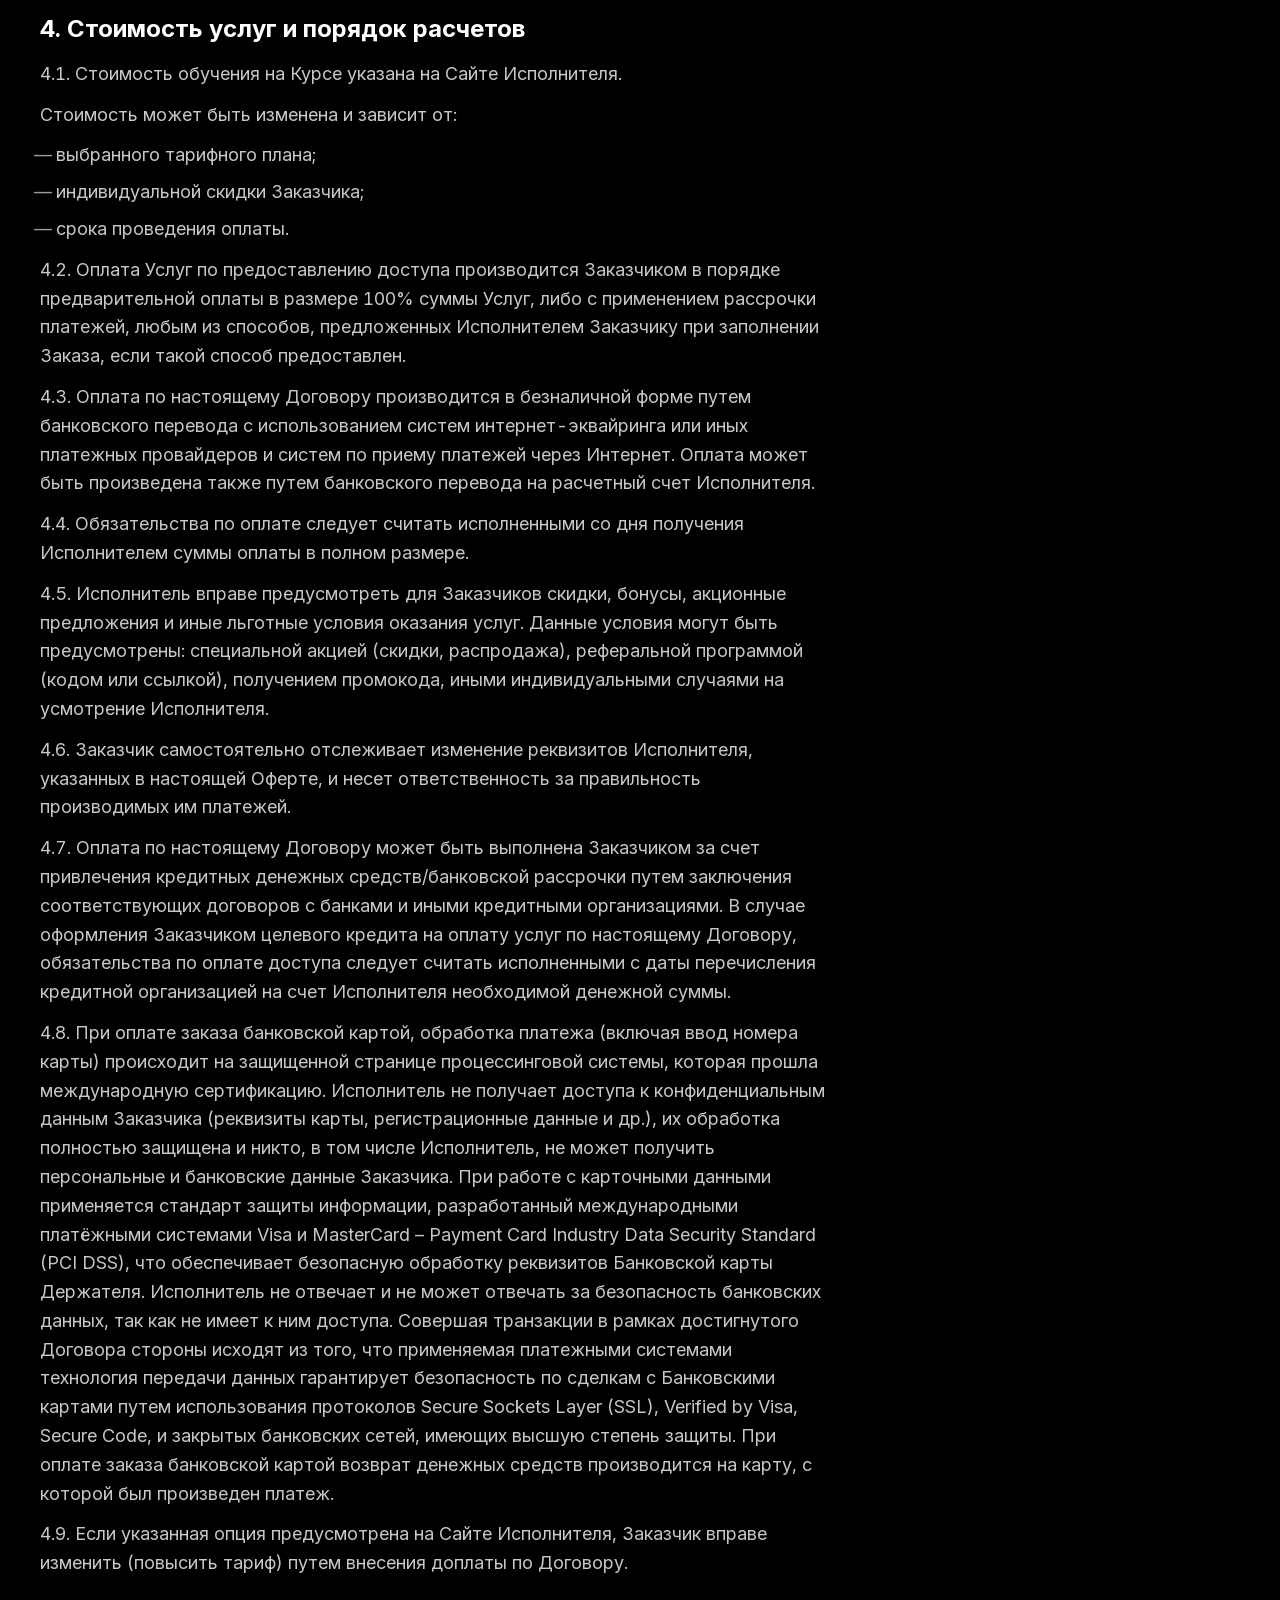
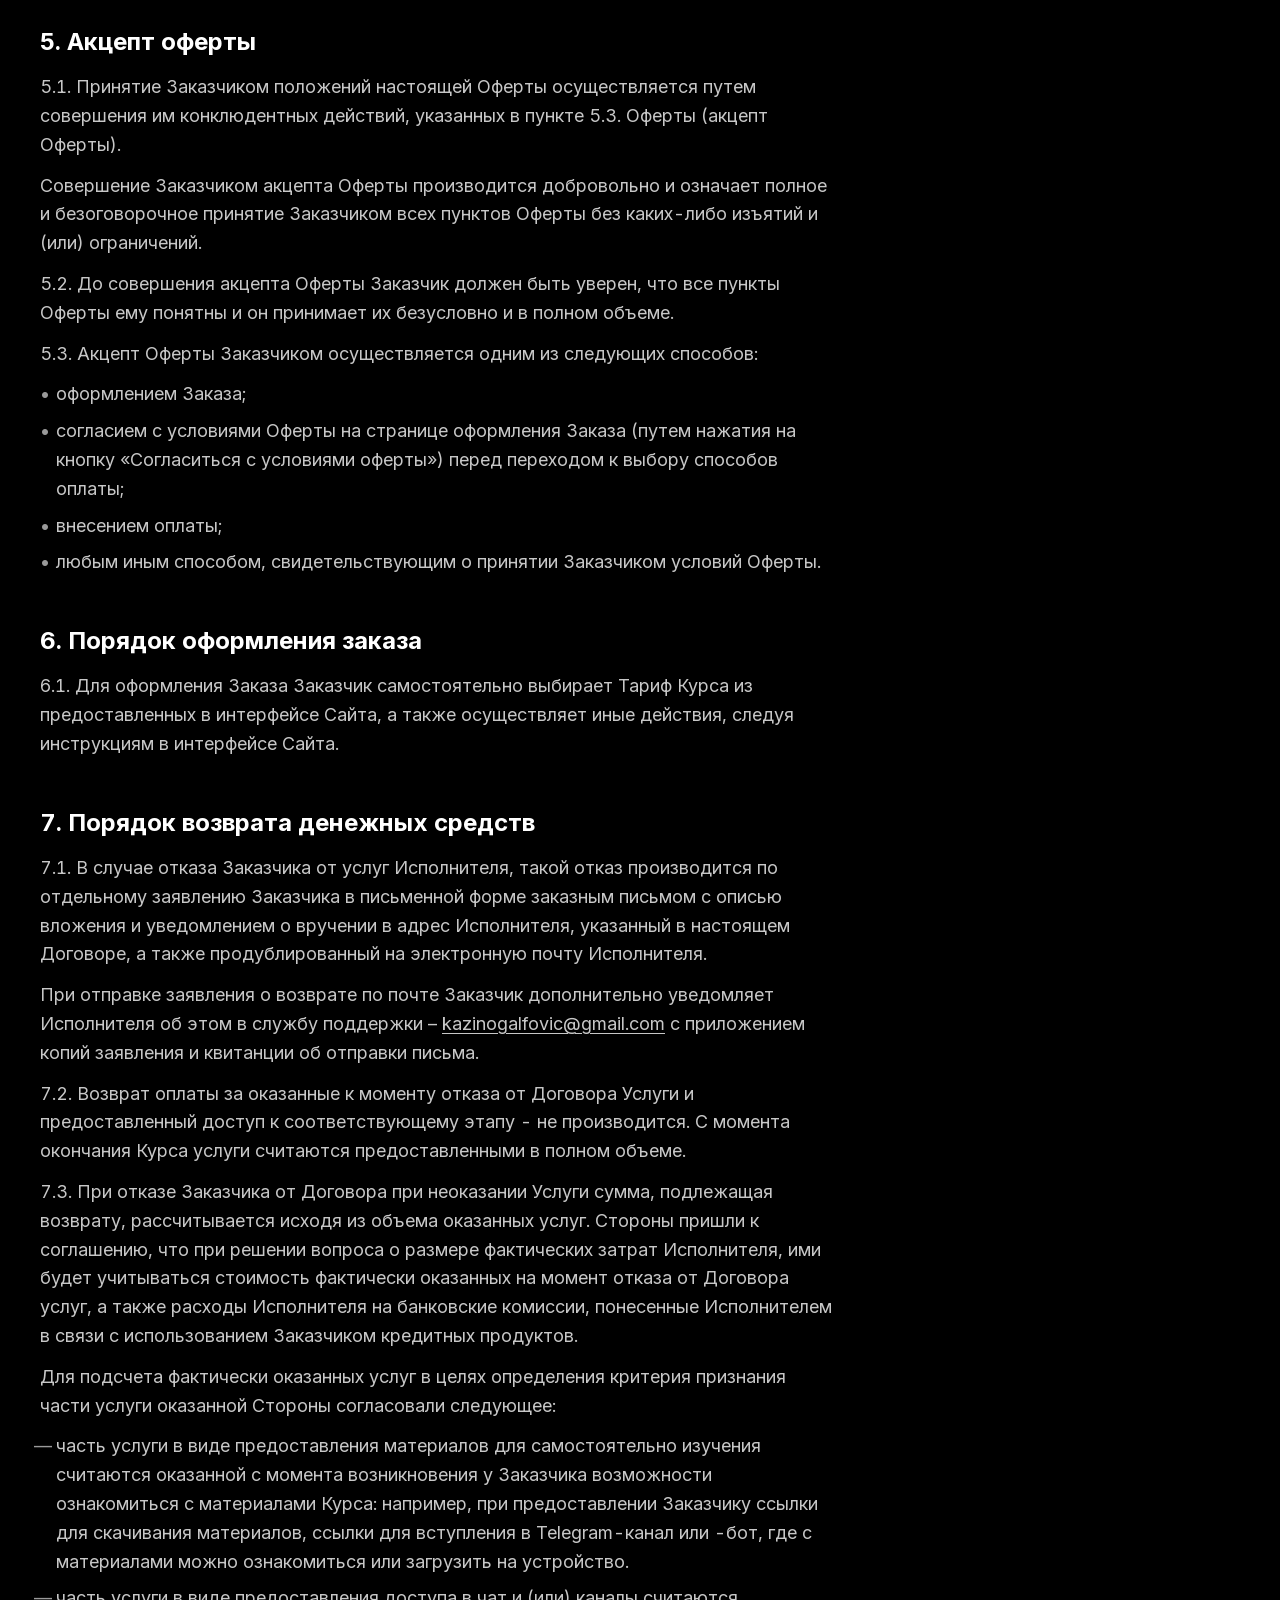
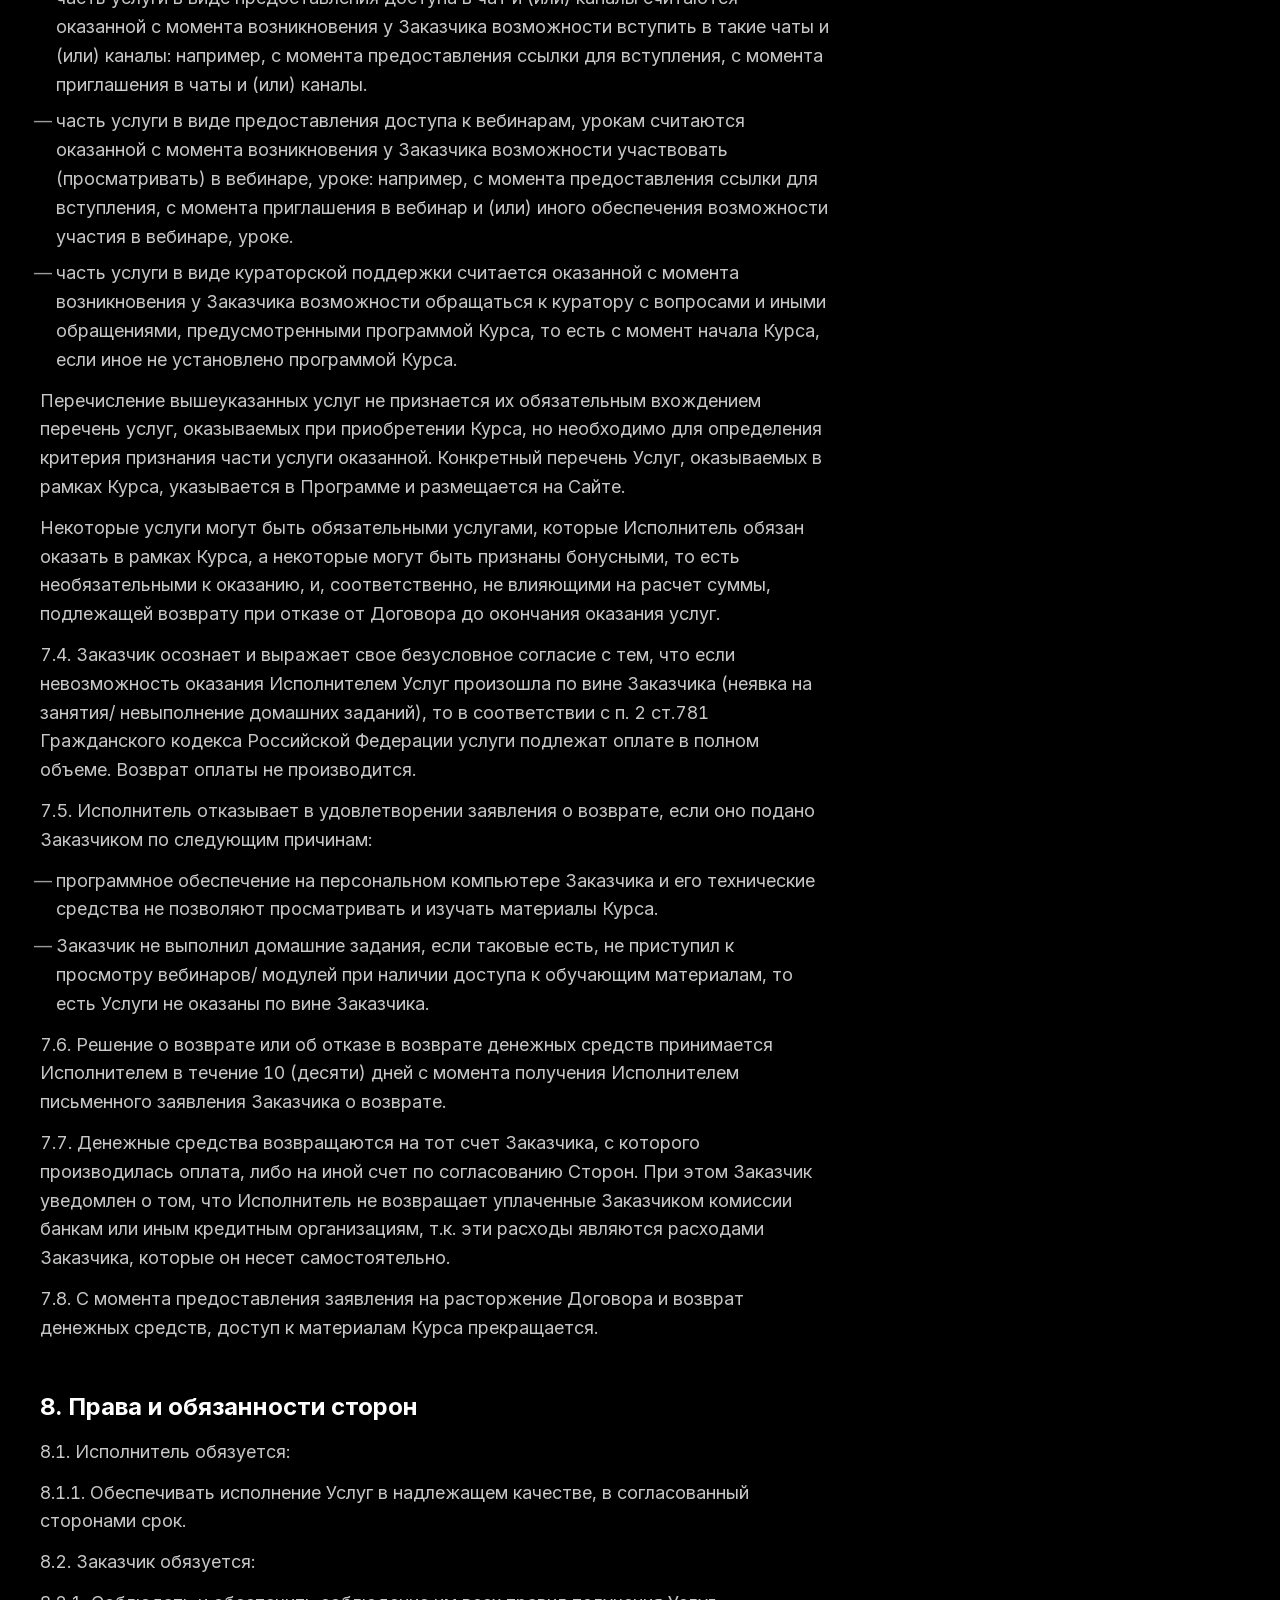
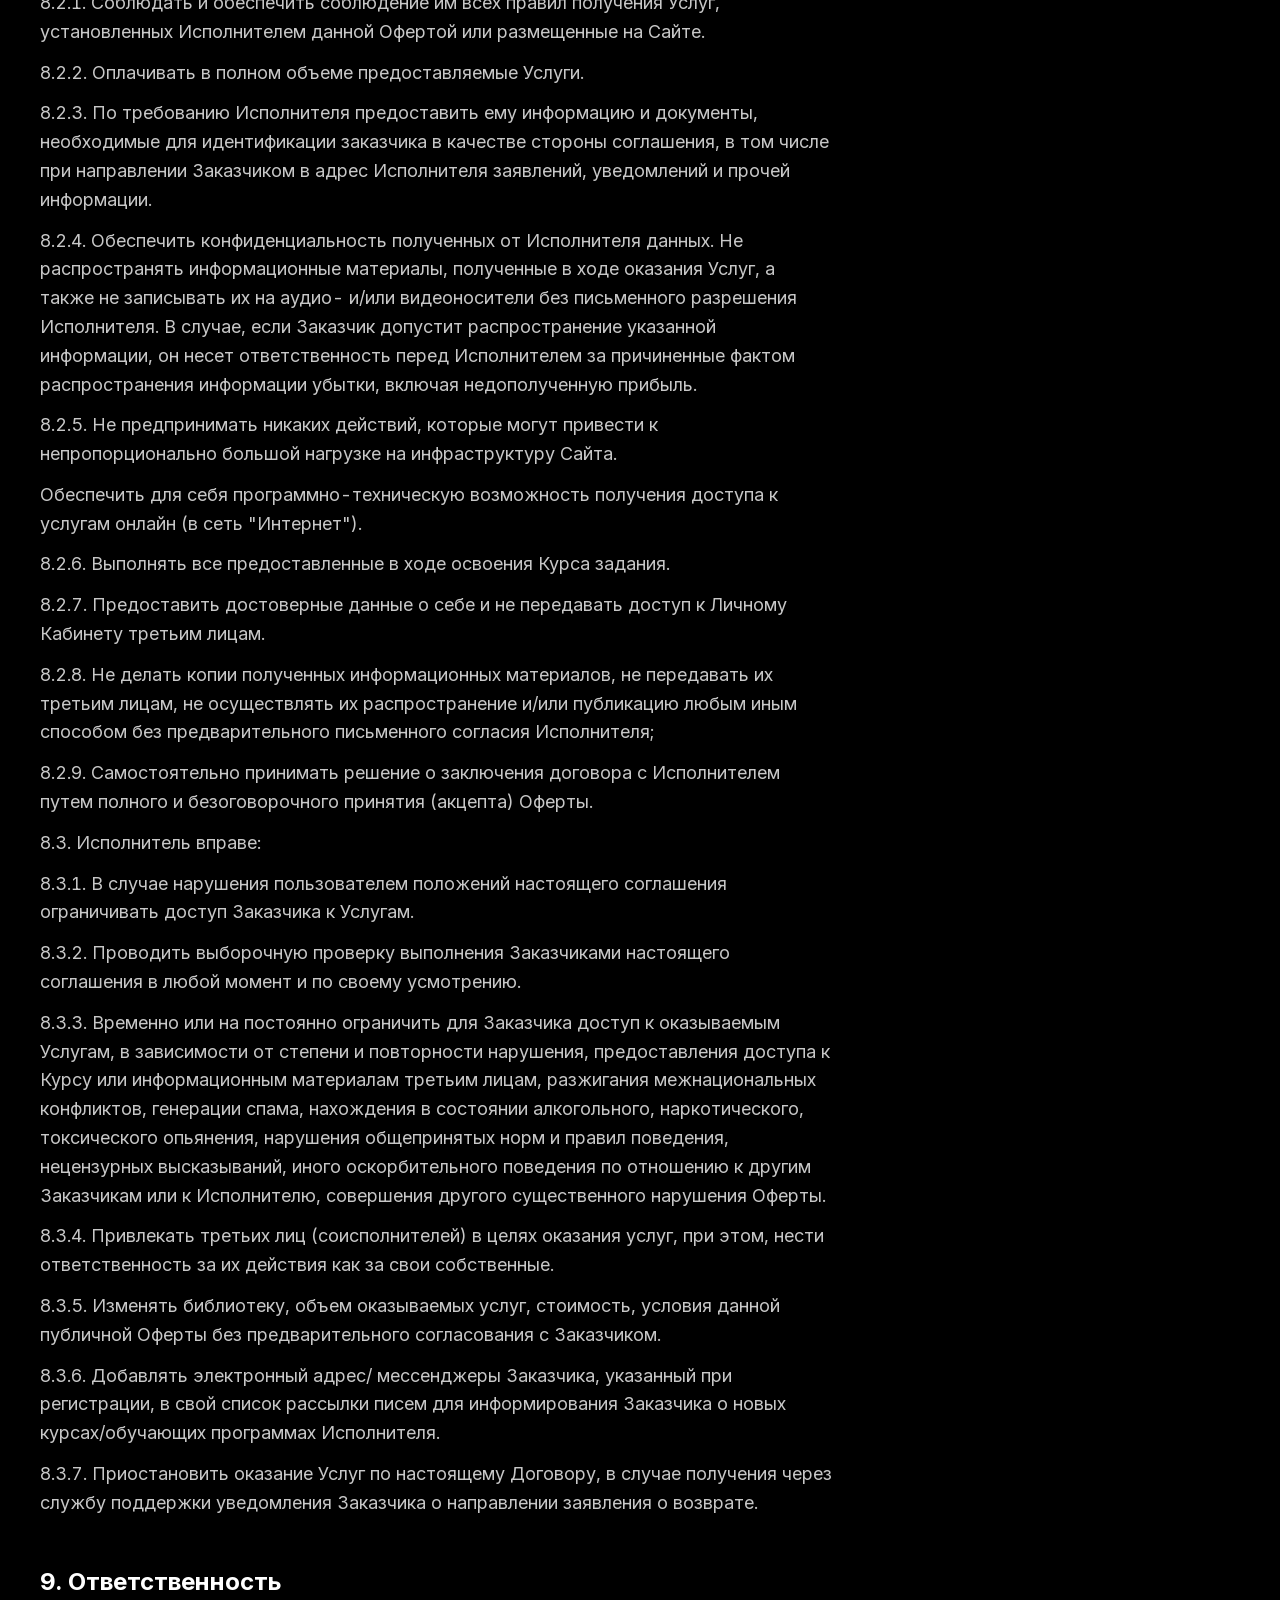
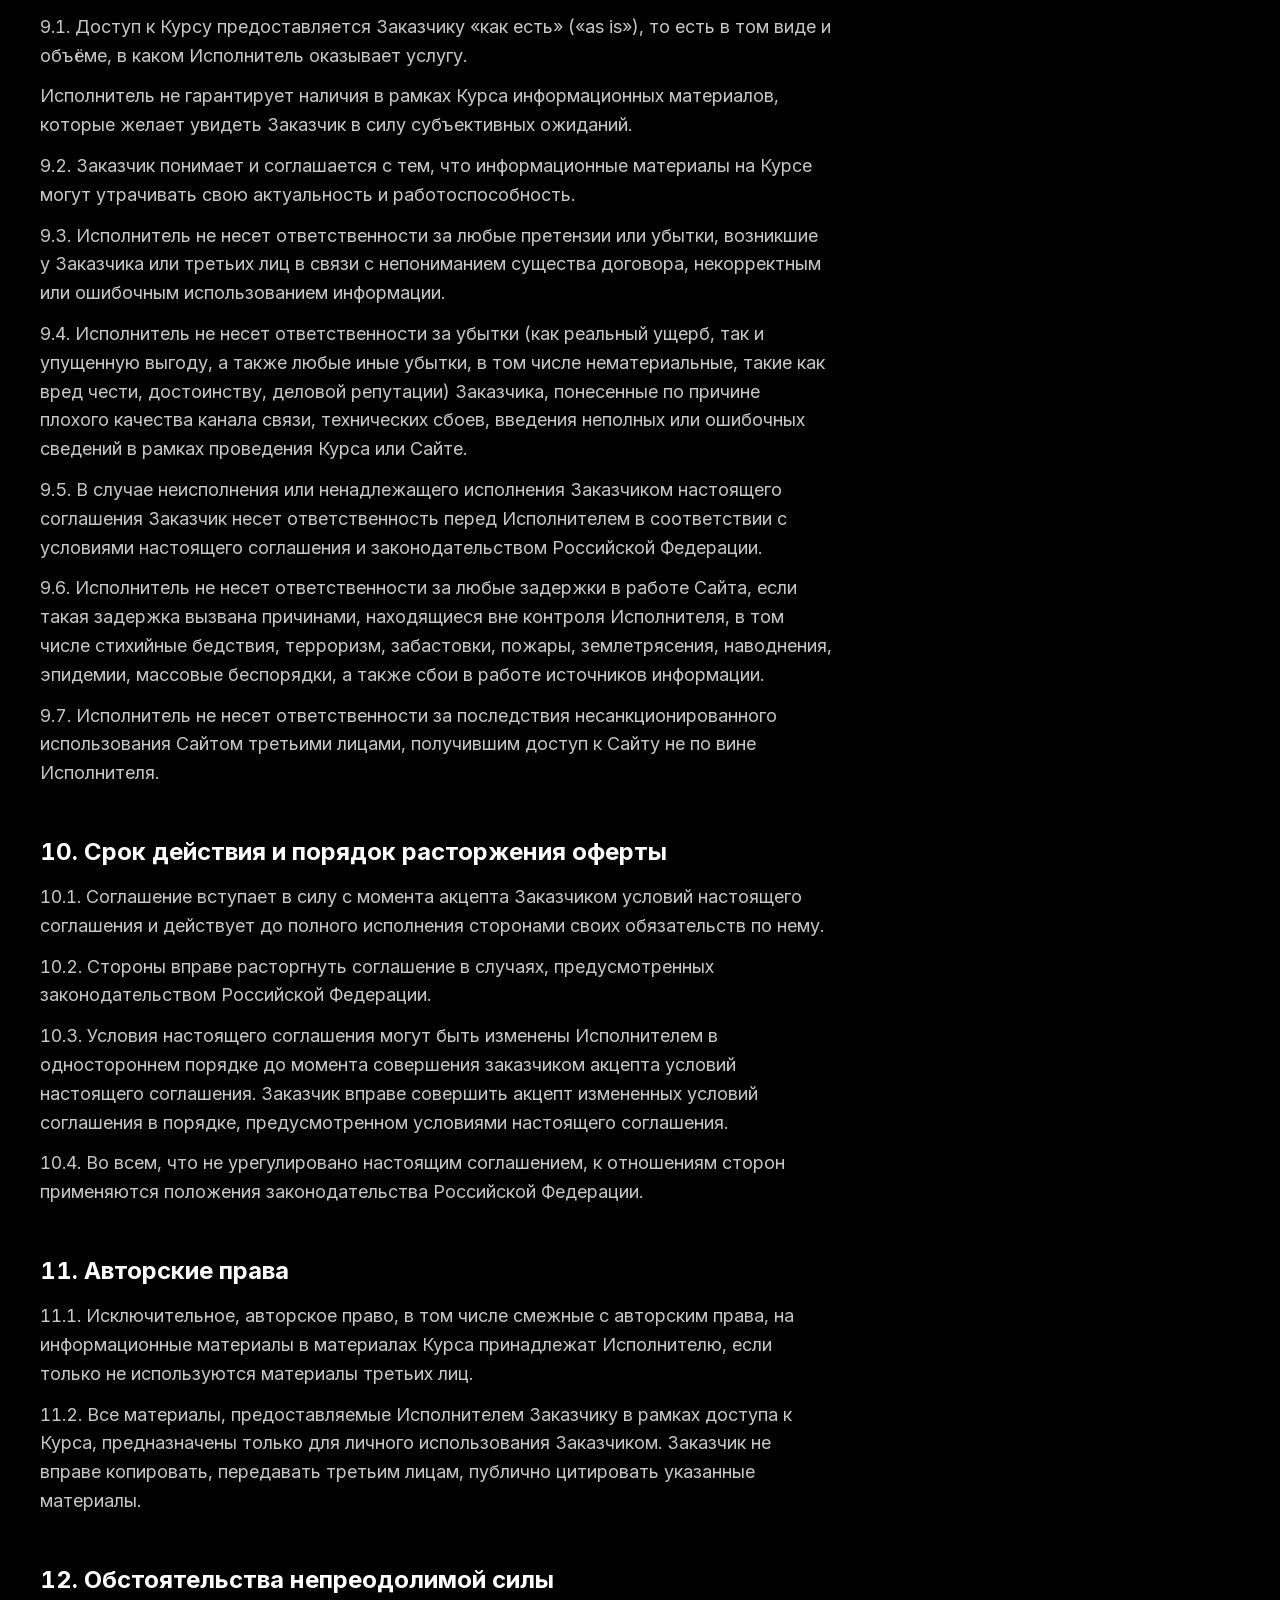
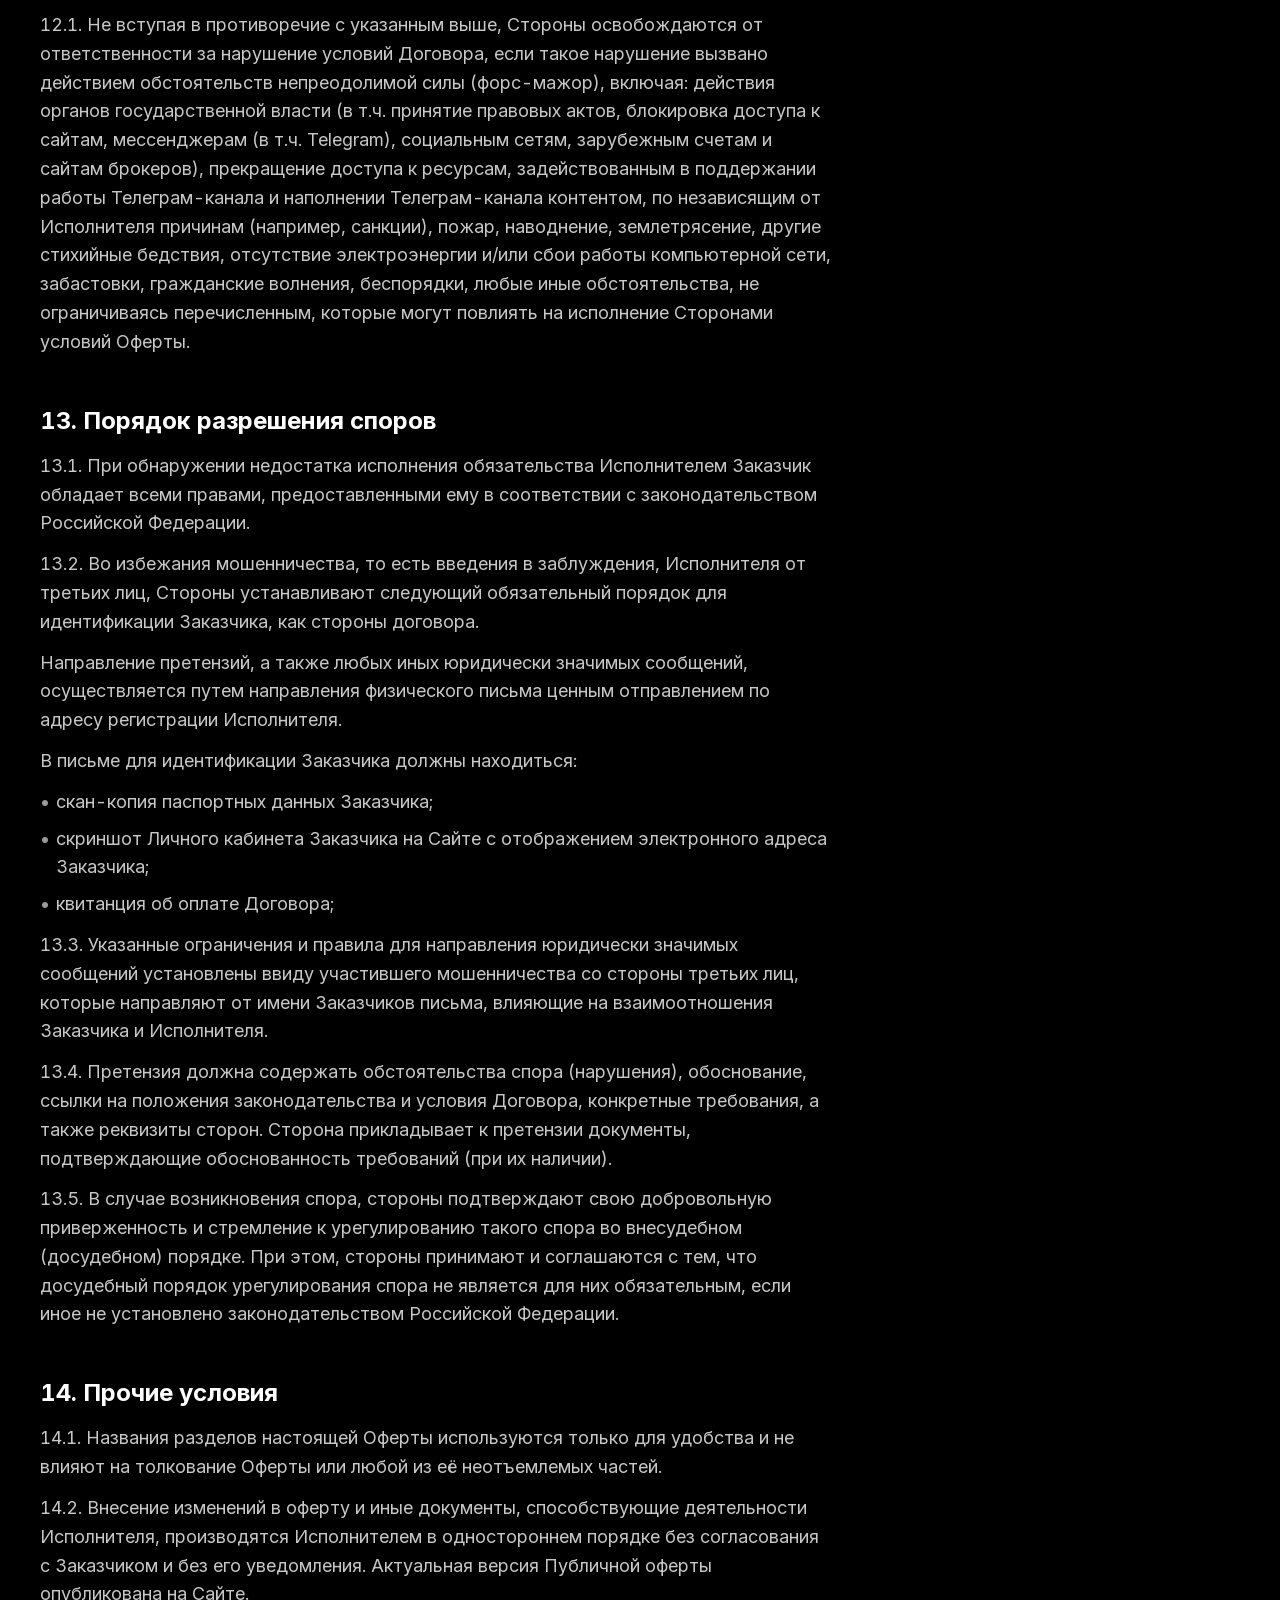
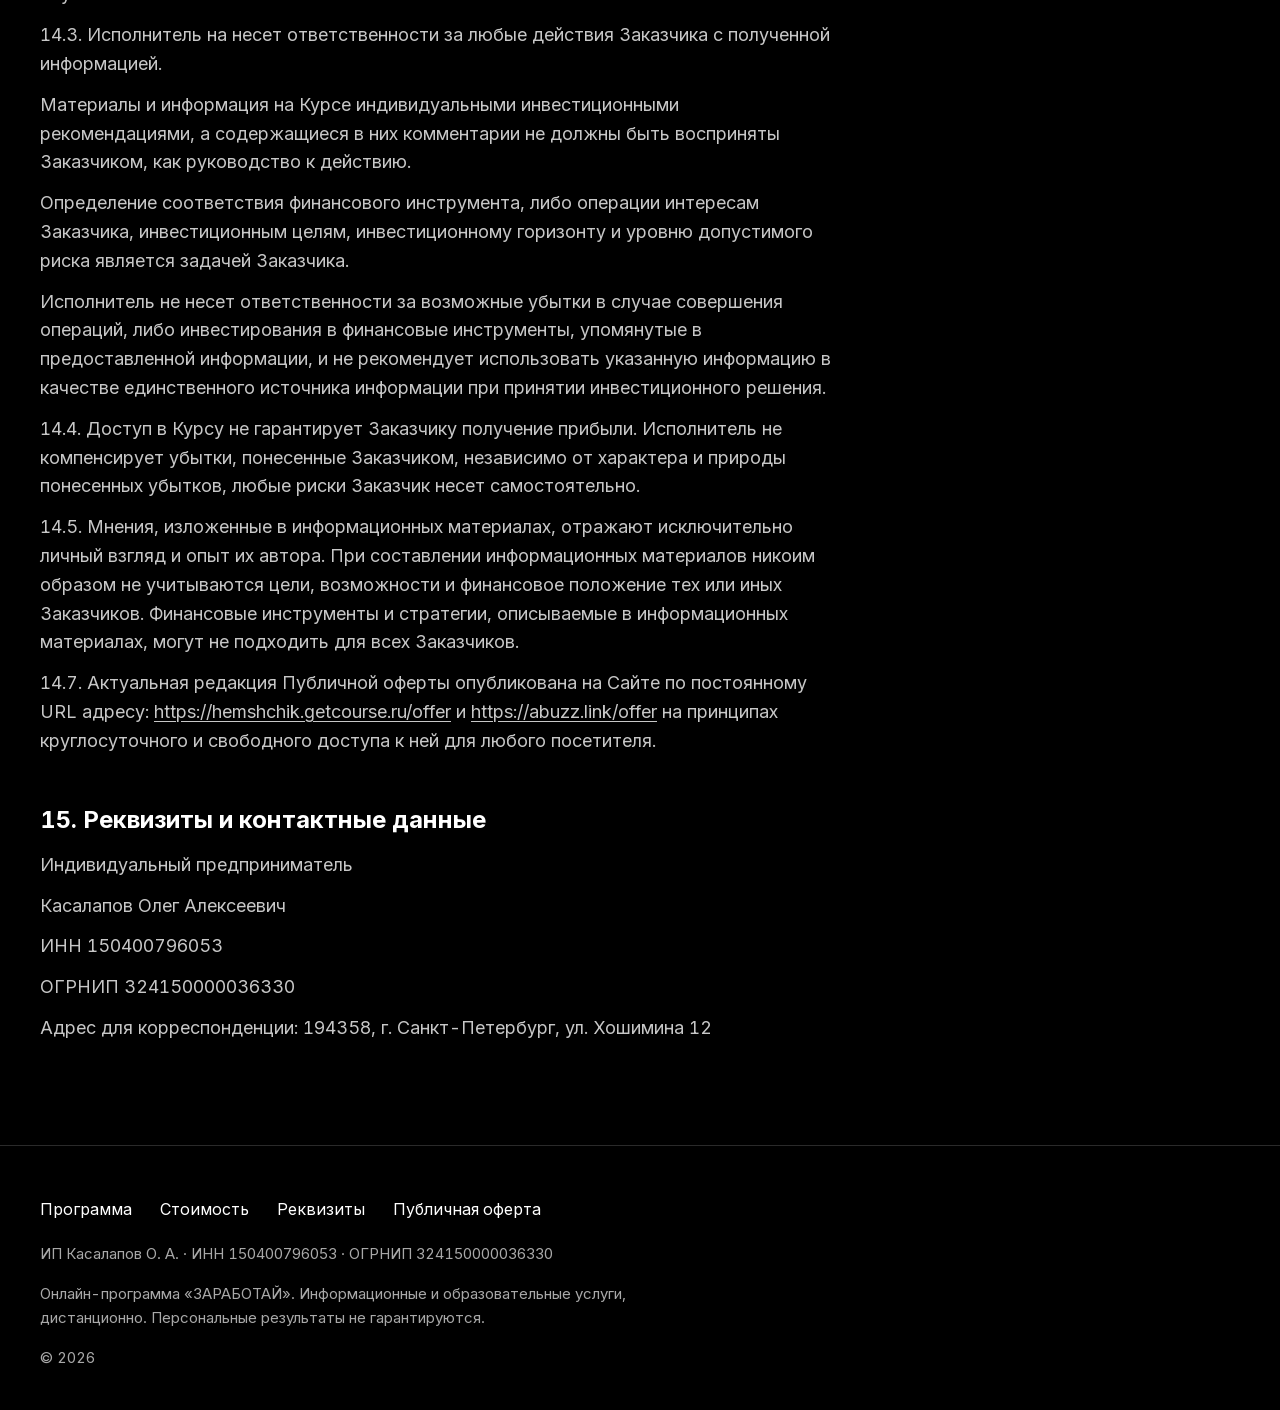
==== commit acc39827: "Убрал @zarabotay_info и ссылки на канал, связь — почта поддержки Co-Authored-By: Claude Opus 5.5 <no" ====
--- a/offer.html
+++ b/offer.html
@@ -295,7 +295,6 @@
 </main>
 
 <footer class="foot wrap">
-  <a class="foot__handle" href="https://t.me/zarabotay_info" target="_blank" rel="noopener">@zarabotay_info<span class="sr-only"> — Telegram (откроется в новой вкладке)</span></a>
   <nav class="foot__nav" aria-label="Нижнее меню">
     <ul role="list">
       <li><a href="index.html#program">Программа</a></li>
--- a/css/style.css
+++ b/css/style.css
@@ -182,11 +182,10 @@
 .note--a { right: -14px; top: -34px; transform: rotate(-12deg); }
 .note--b { left: -10px; bottom: -30px; transform: rotate(-8deg); font-size: 44px; letter-spacing: -.1em; }
 .note--c { right: 18px; bottom: -34px; transform: rotate(-16deg); font-size: 54px; }
-.note--d { right: -6px; top: -30px; transform: rotate(-6deg); font-size: 30px; }
 @media (max-width: 480px) {
   .qa { transform: none; }
   .qa:nth-child(2n) { margin-top: 0; }
-  .note--a, .note--d { right: 4px; }
+  .note--a { right: 4px; }
   .note--b { left: 6px; }
 }
 
@@ -229,6 +228,7 @@
 @media (max-width: 900px) { .cta { grid-template-columns: minmax(0, 1fr); } }
 @media (max-width: 480px) { .price__card, .req { padding: 24px 20px; } }
 .cta .btns { margin-top: 28px; }
+.cta .lede a { overflow-wrap: anywhere; }
 .led {
   display: grid; gap: 10px; justify-items: end; padding: 24px 28px; border-radius: 16px;
   background: var(--led-bg); border: 1px solid var(--line);
@@ -265,12 +265,6 @@
 
 /* Подвал */
 .foot { display: grid; grid-template-columns: minmax(0, 1fr); gap: 16px; padding-block: 48px 40px; border-top: 1px solid var(--line); }
-.foot__handle {
-  justify-self: start; display: inline-block; font: 700 40px/1.1 Caveat, cursive; color: #fff;
-  transform: rotate(-6deg); text-decoration: none; text-underline-offset: 6px;
-  max-width: 92%; overflow-wrap: anywhere;
-}
-.foot__handle:hover { text-decoration: underline; }
 .foot__nav ul { display: flex; flex-wrap: wrap; gap: 8px 28px; }
 .foot__nav a { color: #fff; }
 .foot__small { font-size: 15px; color: #A8A8A8; max-width: 70ch; }
